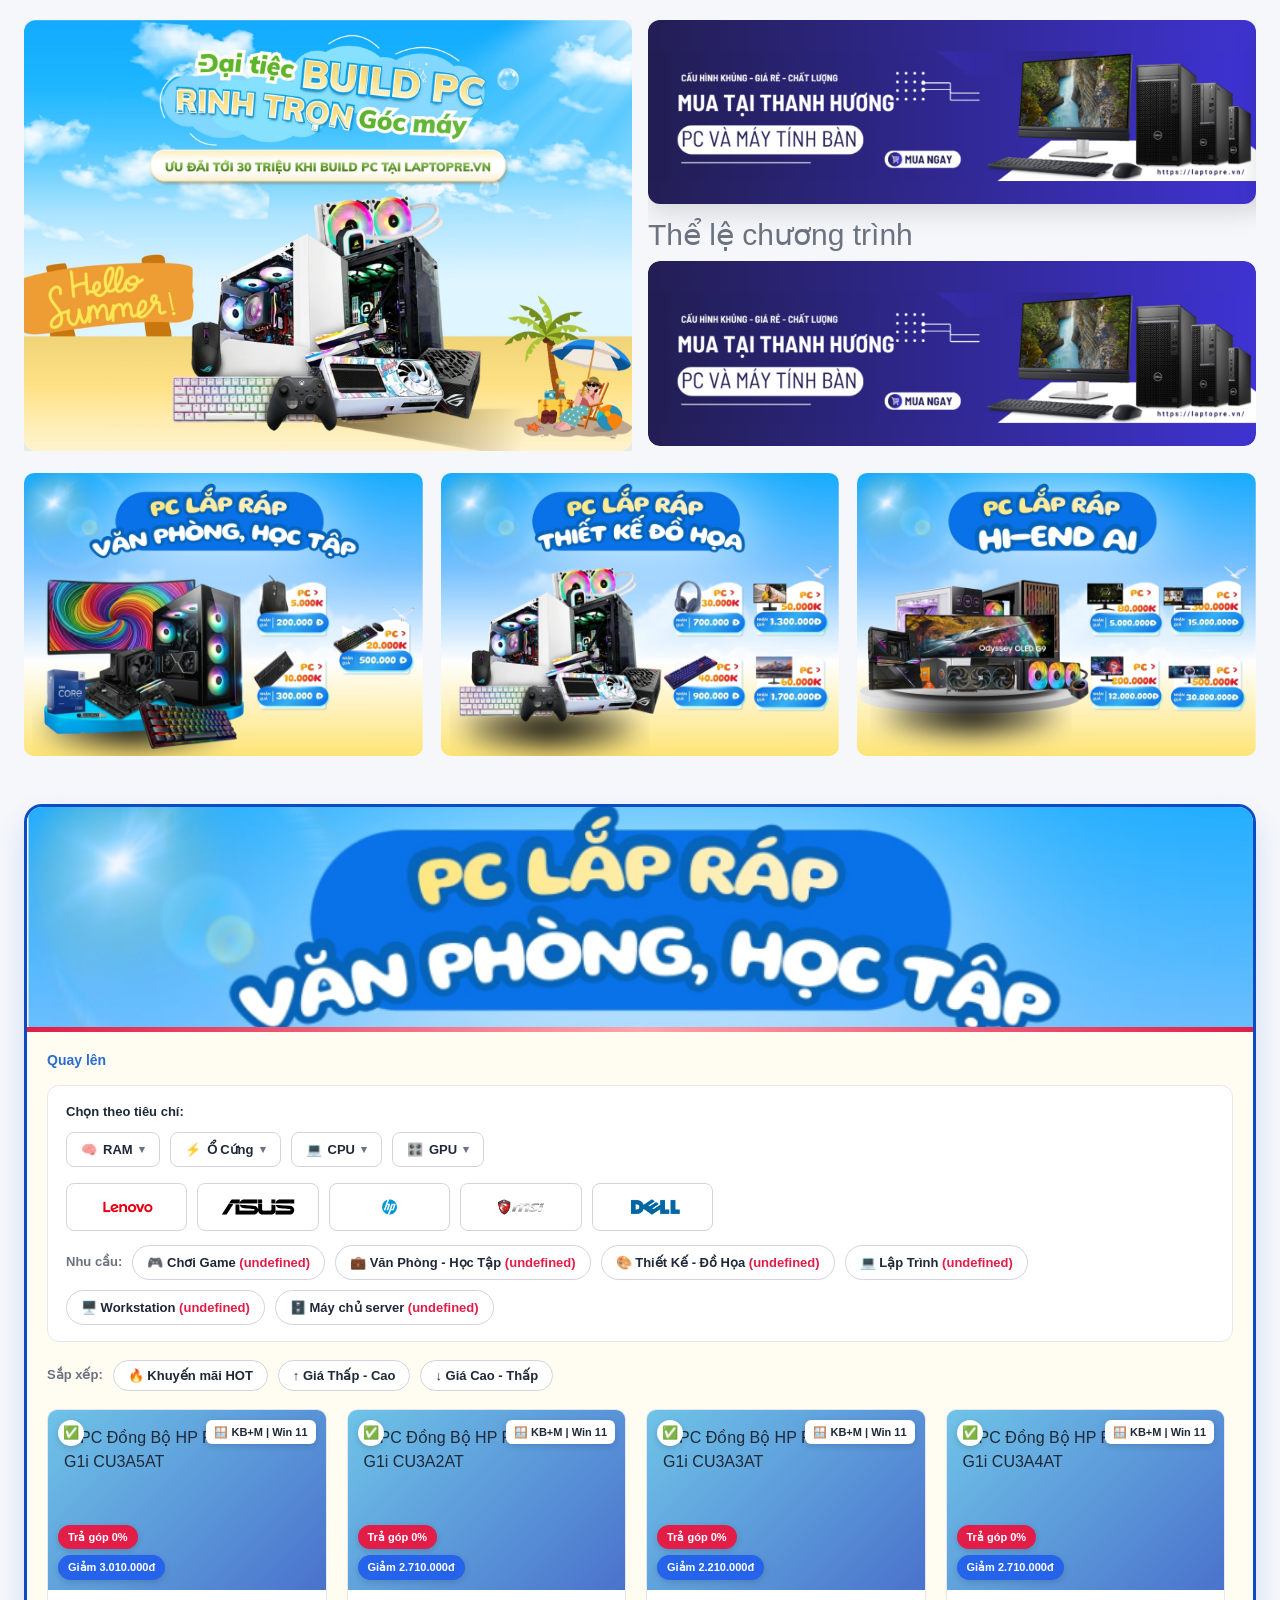
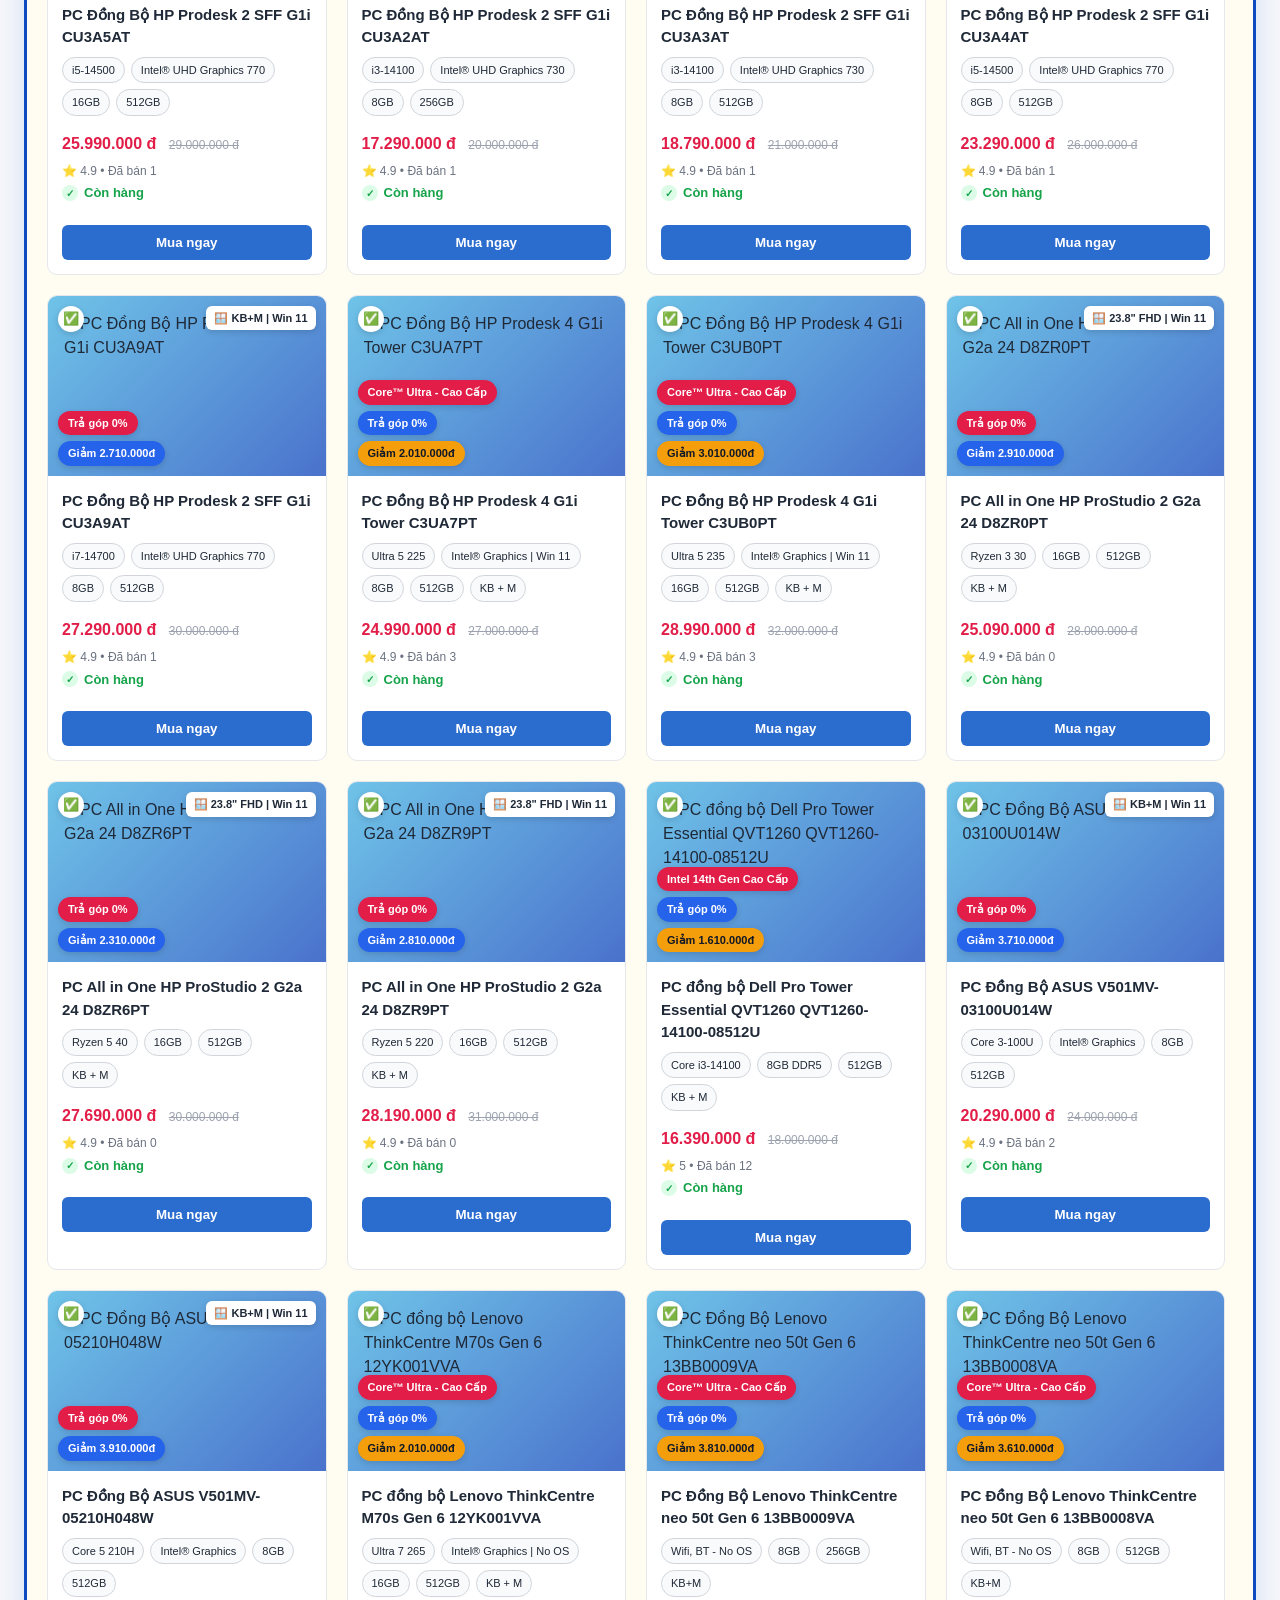
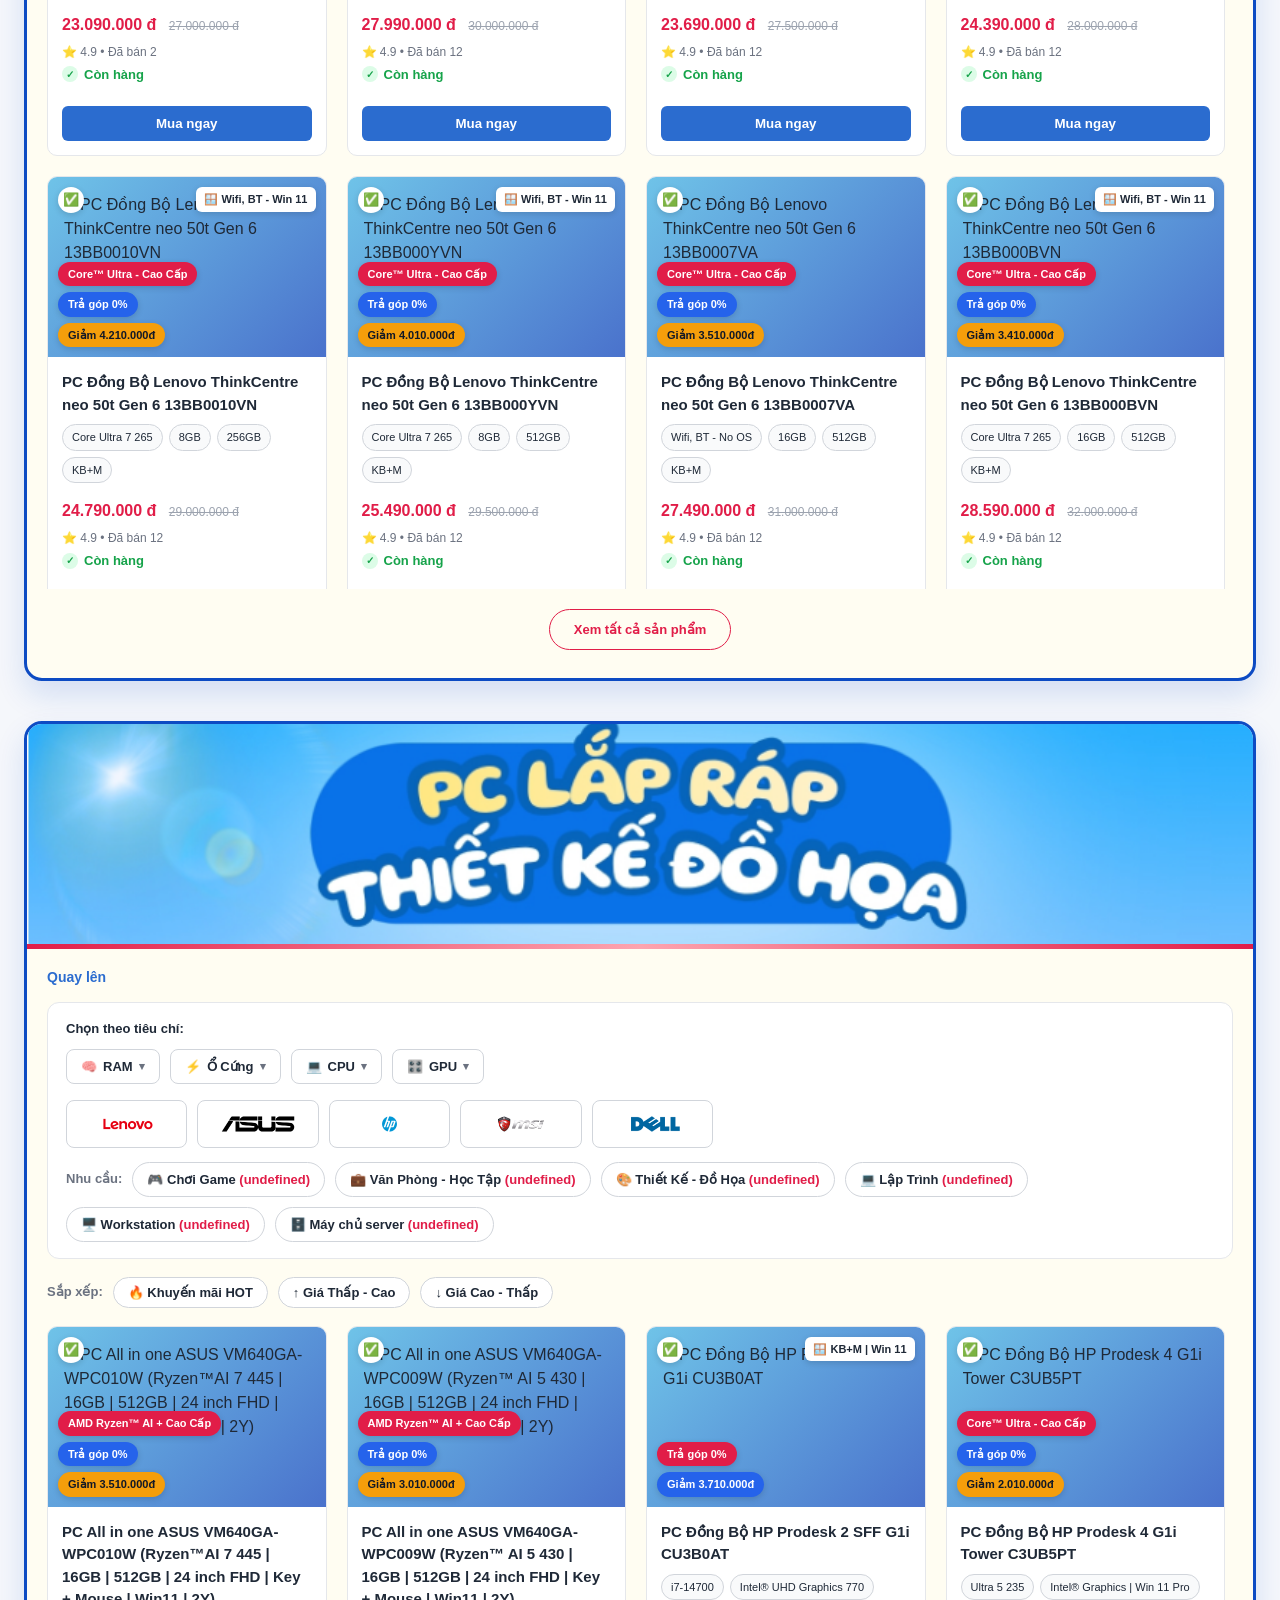
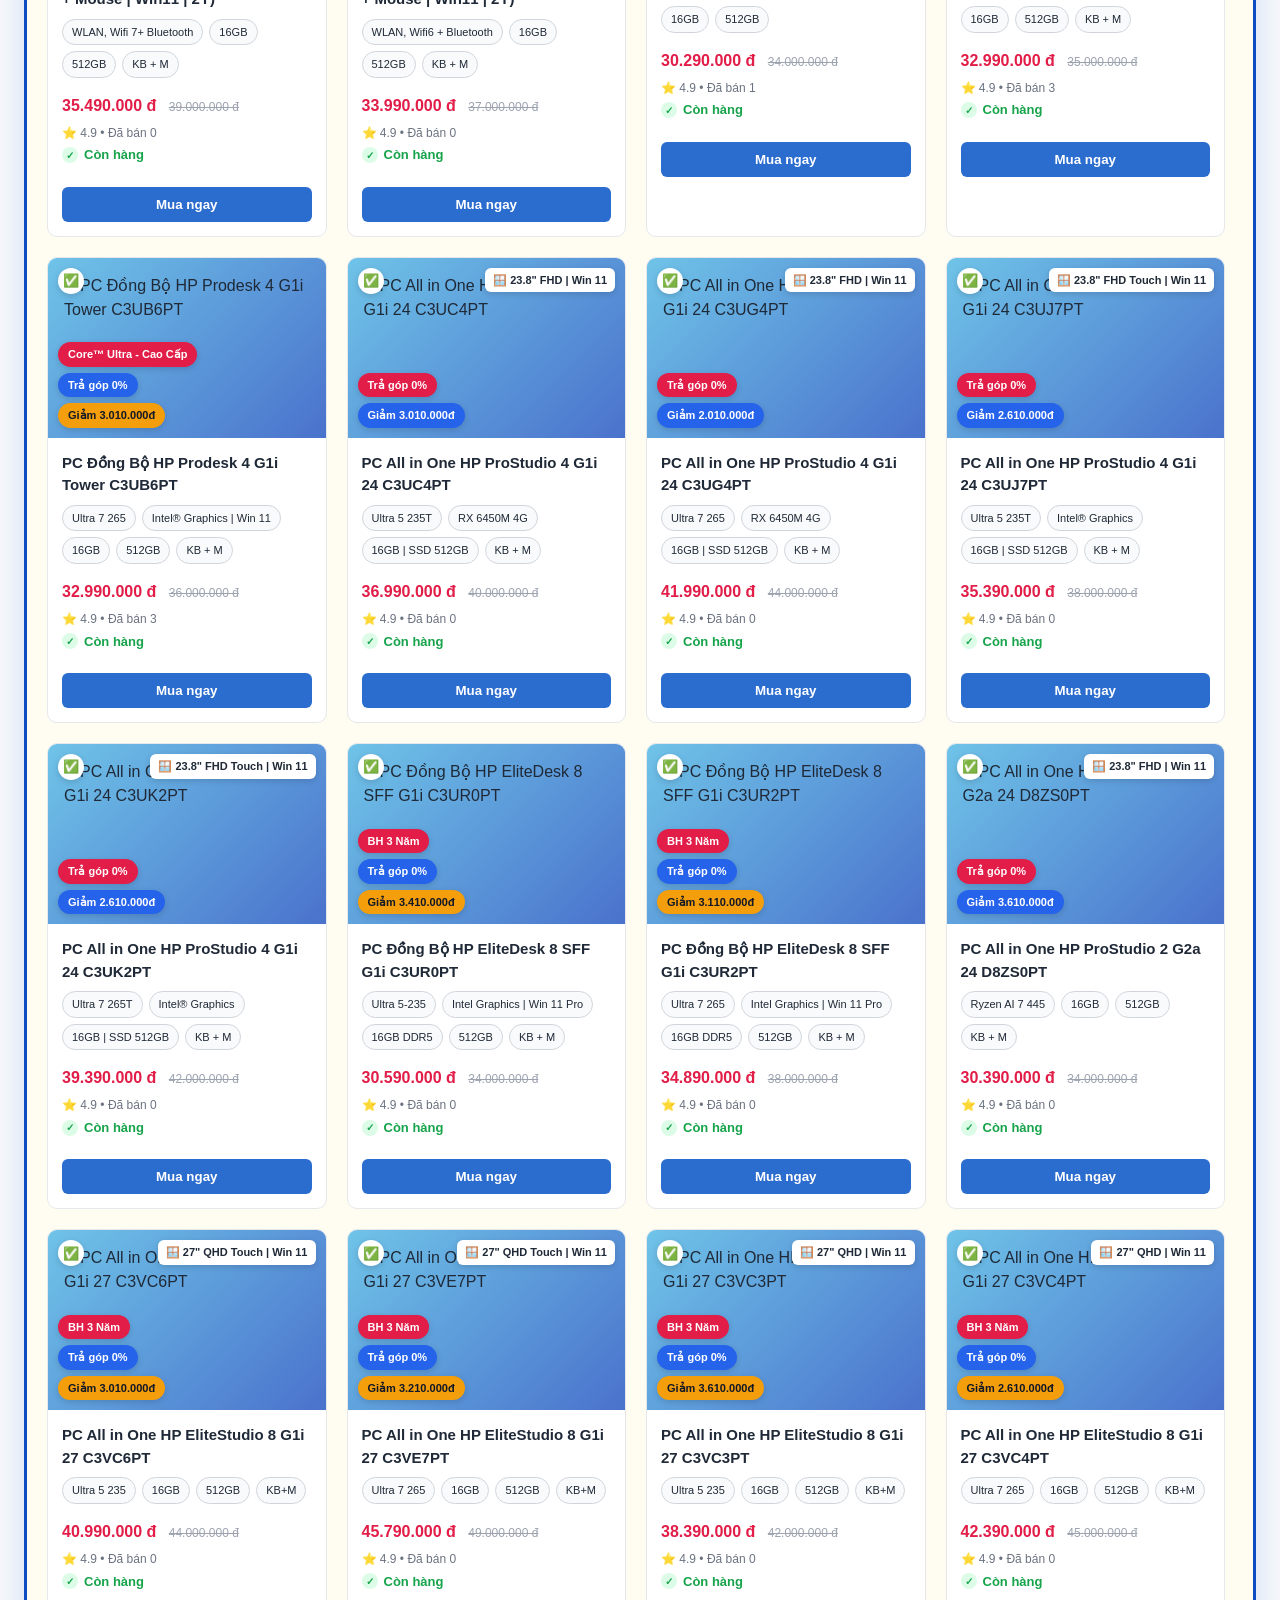
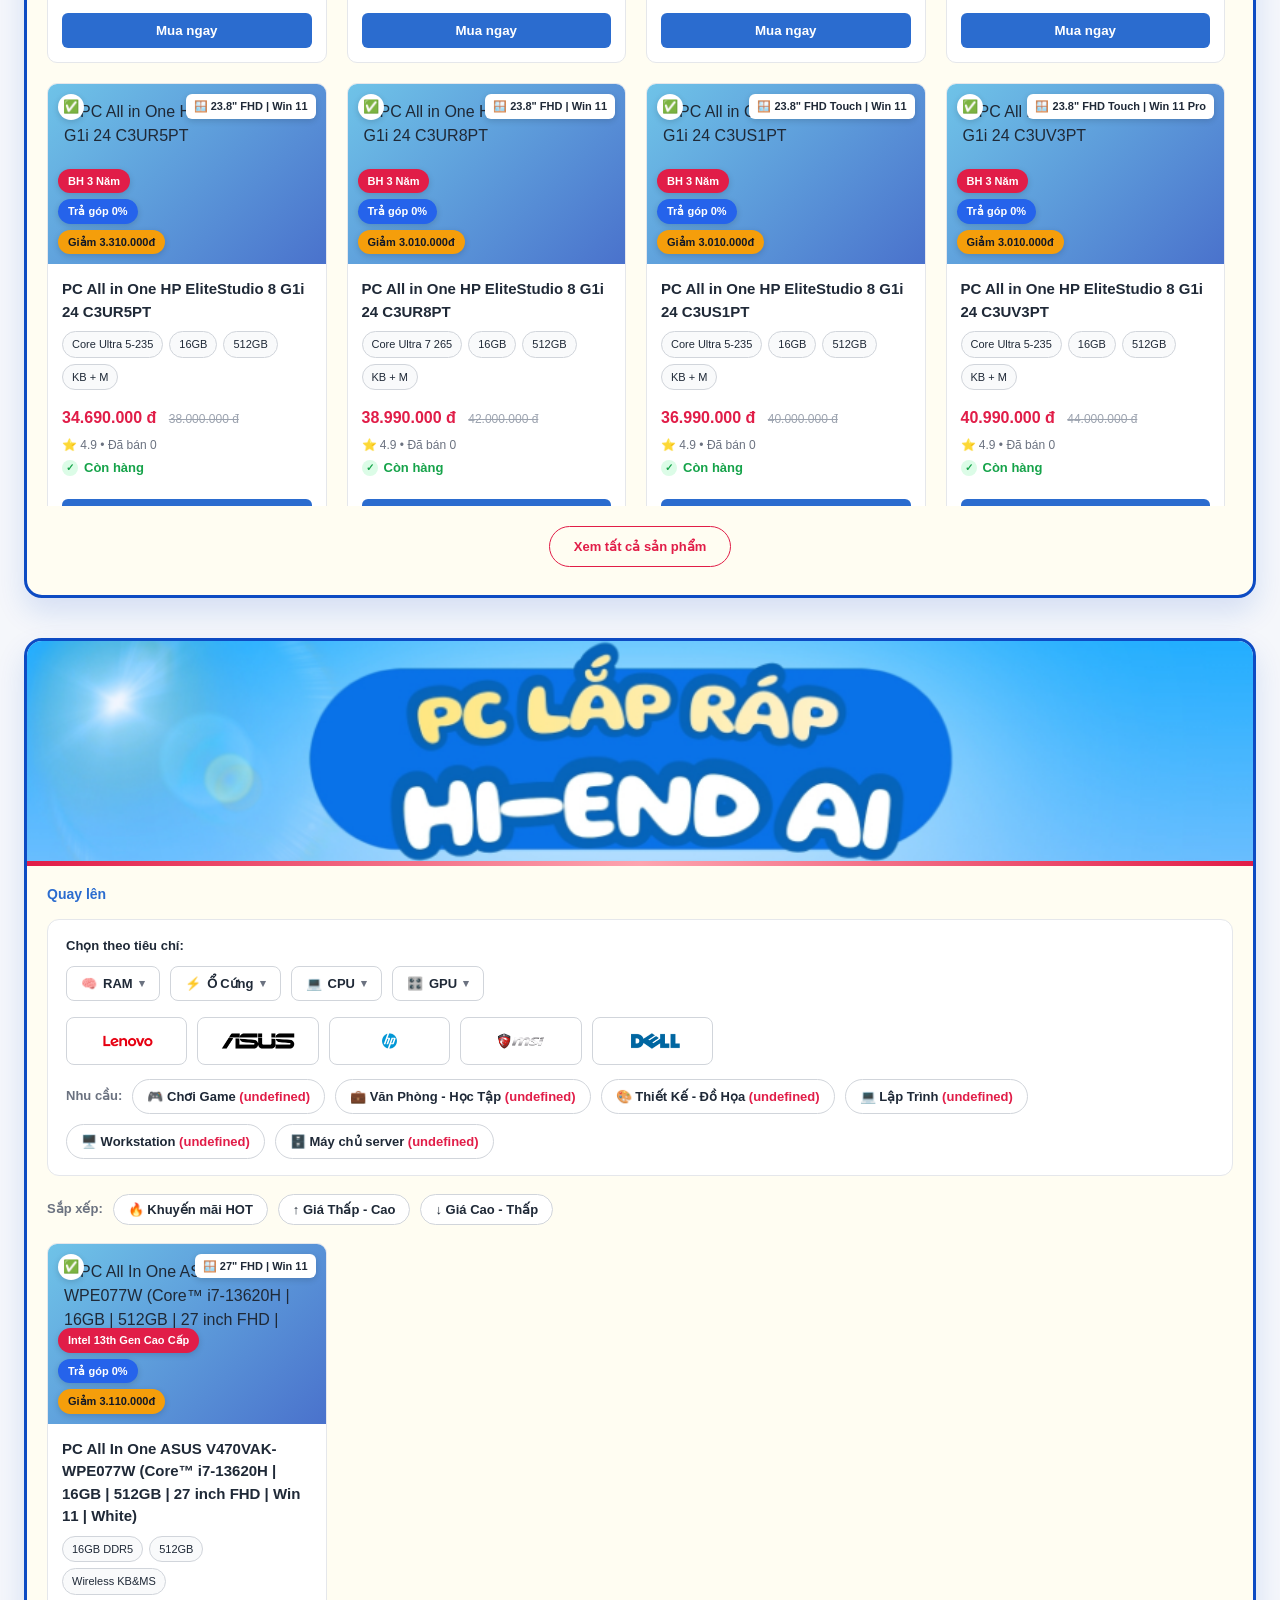
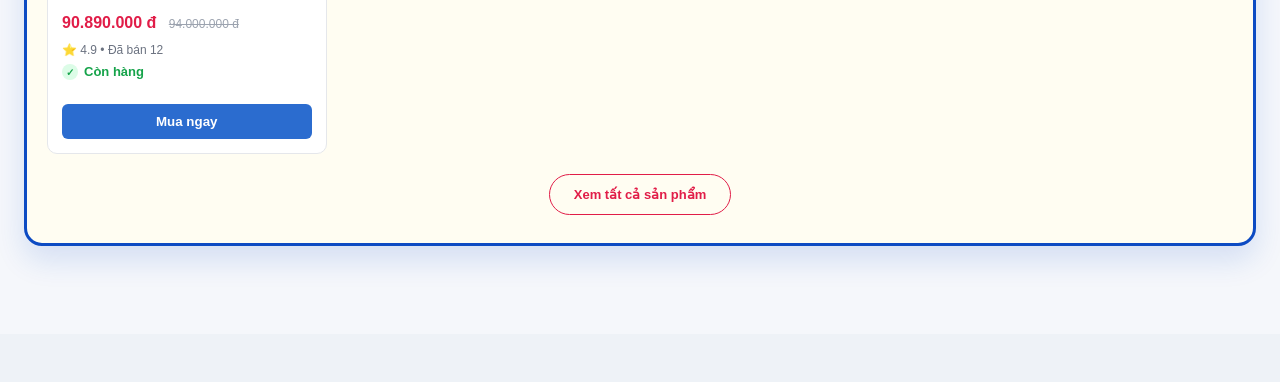
==== public/index.html @ 13705167 "update banner" ====
<!DOCTYPE html>
<html lang="vi">
  <head>
    <meta charset="UTF-8" />
    <meta name="viewport" content="width=device-width, initial-scale=1.0" />
    <title>Lapstore - PC Lắp ráp</title>
    <link rel="stylesheet" href="assets/css/style.css" />
  </head>
  <body>
    <div id="site-header"></div>

    <main id="top">
      <section class="banner-section">
        <div class="banner">
          <img src="assets/img/banner-1.png" alt="Đại tiệc BUILD PC" />
        </div>
        <div class="banner banner-slider">
          <div class="slider-track">
            <div class="banner-slide">
              <img src="assets/img/banner-2a.png" alt="PC văn phòng học tập - phần 1" />
            </div>
            <div class="banner-slide">
              <img src="assets/img/banner-2b.png" alt="PC văn phòng học tập - phần 2" />
            </div>
          </div>
          <p class="banner-rule">Thể lệ chương trình</p>
          <div class="banner-small" id="banner-3-trigger" role="button" tabindex="0" aria-label="Mở thể lệ chương trình">
            <img src="assets/img/banner-3.png" alt="Banner 3" />
          </div>
        </div>
      </section>

      <section class="segment-section">
        <div class="segment-banners">
          <div class="segment-banner-block">
            <a class="segment-banner-link" href="#segment-office" title="Xem phân khúc văn phòng">
              <img src="assets/img/banner-khoidau.png" alt="Phân khúc khởi đầu" />
            </a>
          </div>
          <div class="segment-banner-block">
            <a class="segment-banner-link" href="#segment-design" title="Xem phân khúc chuyên nghiệp">
              <img src="assets/img/banner-chuyennghiep.png" alt="Phân khúc chuyên nghiệp" />
            </a>
          </div>
          <div class="segment-banner-block">
            <a class="segment-banner-link" href="#segment-hiend" title="Xem phân khúc hi-end">
              <img src="assets/img/banner-hiend.png" alt="Phân khúc hi-end" />
            </a>
          </div>
        </div>
      </section>

      <div id="product-sections"></div>
    </main>

    <footer class="footer">
      <p> </p>
    </footer>

    <div id="rule-modal" class="modal-overlay hidden" aria-hidden="true">
      <div class="modal-content" role="dialog" aria-modal="true" aria-labelledby="rule-modal-title">
        <button type="button" class="modal-close" aria-label="Đóng cửa sổ">×</button>
        <h2 id="rule-modal-title">Thể lệ chương trình</h2>
        <div class="modal-body">
          <p>   </p>
        </div>
      </div>
    </div>

    <script src="assets/js/app.js"></script>
  </body>
</html>
---- public/assets/css/style.css ----
:root {
  --primary: #2b6ccf;
  --primary-dark: #0d4bc3;
  --accent: #ffd200;
  --text: #1f2937;
  --muted: #6b7280;
  --bg: #f5f7fb;
  --card: #ffffff;
}

* {
  box-sizing: border-box;
  margin: 0;
  padding: 0;
}

body {
  font-family: Arial, Helvetica, sans-serif;
  background: var(--bg);
  color: var(--text);
  line-height: 1.5;
}

a {
  color: inherit;
  text-decoration: none;
}

img {
  display: block;
  width: 100%;
  height: auto;
}

.navbar {
  background: #04539a;
  display: flex;
  align-items: center;
  justify-content: space-between;
  gap: 16px;
  padding: 12px 24px;
  flex-wrap: wrap;
}

.secondary-nav {
  background: #003f78;
}

.category-toggle {
  border: 0;
  border-radius: 8px;
  background: var(--accent);
  color: #111827;
  padding: 0 20px;
  height: 48px;
  font-weight: 700;
  cursor: pointer;
}

.menu-icon {
  display: inline-flex;
  font-size: 16px;
  margin-right: 6px;
}

.navbar-links {
  display: flex;
  flex-wrap: wrap;
  gap: 16px;
}

.navbar-links a {
  color: #fff;
  font-size: 14px;
  font-weight: 600;
}

.navbar-links a:hover {
  color: var(--accent);
}

main {
  max-width: 1280px;
  margin: 0 auto;
  padding: 0 24px 48px;
}

.banner-section {
  display: grid;
  grid-template-columns: 1fr 1fr;
  gap: 16px;
  padding: 20px 0 10px;
}

.banner {
  position: relative;
  overflow: hidden;
}

.banner img {
  display: block;
  width: 100%;
  height: auto;
  border-radius: 12px;
  box-shadow: 0 10px 24px rgba(0, 0, 0, 0.12);
}

.banner-slider {
  min-height: 0;
}

.slider-track {
  display: flex;
  width: 200%;
  animation: slide-banners 10s ease-in-out infinite;
}

.banner-slide {
  flex: 0 0 50%;
}

.banner-slider .banner-slide img {
  border-radius: 12px;
}

.banner-rule {
  margin: 8px 0 4px;
  font-size: 30px;
  color: var(--muted);
}

.banner-small {
  overflow: hidden;
  border-radius: 12px;
  cursor: pointer;
}

.banner-small img {
  width: 100%;
  display: block;
}

.modal-overlay {
  position: fixed;
  inset: 0;
  background: rgba(15, 23, 42, 0.55);
  display: flex;
  align-items: center;
  justify-content: center;
  padding: 24px;
  z-index: 999;
}

.modal-overlay.hidden {
  display: none;
}

.modal-content {
  width: min(1000px, 100%);
  background: #fff;
  border-radius: 18px;
  padding: 24px;
  box-shadow: 0 24px 60px rgba(15, 23, 42, 0.22);
  position: relative;
}

.modal-close {
  position: absolute;
  top: 14px;
  right: 14px;
  border: none;
  background: transparent;
  font-size: 24px;
  line-height: 1;
  cursor: pointer;
  color: #111827;
}

.modal-body {
  margin-top: 16px;
  color: #1f2937;
  line-height: 1.7;
}

@keyframes slide-banners {
  0%, 40% {
    transform: translateX(0);
  }
  45%, 85% {
    transform: translateX(-50%);
  }
  90%, 100% {
    transform: translateX(0);
  }
}

.segment-section {
  padding: 12px 0 24px;
}

.segment-banners {
  display: grid;
  grid-template-columns: repeat(3, minmax(0, 1fr));
  gap: 18px;
}

.segment-banner-link img {
  border-radius: 10px;
  transition: transform 0.2s ease;
}

.segment-banner-link:hover img {
  transform: scale(1.03);
}

/* ===== KHUNG PHÂN KHÚC (segment-frame) ===== */
.segment-frame {
  border: 3px solid #0d4bc3;
  border-radius: 18px;
  overflow: hidden;
  background: #fffdf2;
  margin: 24px 0 40px;
  box-shadow: 0 14px 30px rgba(13, 75, 195, 0.14);
}

.segment-banner-frame {
  height: 220px;
  background: linear-gradient(135deg, var(--primary) 0%, var(--primary-dark) 100%);
}

.segment-banner-frame img {
  width: 100%;
  height: 100%;
  object-fit: cover;
}

.segment-divider {
  height: 5px;
  background: linear-gradient(90deg, #e11d48 0%, #fda4af 50%, #e11d48 100%);
}

.segment-body {
  padding: 18px 20px 28px;
}

.segment-header {
  display: flex;
  align-items: center;
  justify-content: space-between;
  gap: 12px;
  margin-bottom: 14px;
}

.segment-header h2 {
  font-size: 18px;
  color: #111827;
}

.segment-header a {
  color: var(--primary);
  font-size: 14px;
  font-weight: 600;
}

.brand-tabs {
  display: flex;
  flex-wrap: wrap;
  gap: 10px;
  margin-bottom: 14px;
}

.brand-tab {
  border: 1px solid #e11d48;
  background: #fff;
  color: #e11d48;
  font-weight: 700;
  font-size: 13px;
  padding: 8px 18px;
  border-radius: 999px;
  cursor: pointer;
}

.brand-tab.active {
  background: #e11d48;
  color: #fff;
}

.sort-row {
  display: flex;
  align-items: center;
  flex-wrap: wrap;
  gap: 10px;
  margin-bottom: 18px;
}

.sort-label {
  font-size: 13px;
  color: var(--muted);
  font-weight: 600;
}

.sort-btn {
  border: 1px solid #d1d5db;
  background: #fff;
  color: var(--text);
  font-size: 13px;
  font-weight: 600;
  padding: 7px 14px;
  border-radius: 999px;
  cursor: pointer;
}

.sort-btn:hover {
  border-color: var(--primary);
  color: var(--primary);
}

.segment-view-all {
  display: flex;
  justify-content: center;
  margin-top: 20px;
}

.view-all-btn {
  display: inline-block;
  border: 1px solid #e11d48;
  color: #e11d48;
  font-weight: 700;
  font-size: 13px;
  padding: 10px 24px;
  border-radius: 999px;
}

.view-all-btn:hover {
  background: #e11d48;
  color: #fff;
}
/* ===== HẾT KHUNG PHÂN KHÚC ===== */

/* ===== HÀNG LOGO HÃNG ===== */
.brand-logo-tabs {
  display: flex;
  flex-wrap: wrap;
  gap: 10px;
  margin-bottom: 14px;
}

.brand-logo-tab {
  display: inline-flex;
  align-items: center;
  justify-content: center;
  border: 1px solid #d1d5db;
  background: #fff;
  padding: 10px 22px;
  border-radius: 8px;
  cursor: pointer;
  height: 48px;
}

.brand-logo-tab img {
  height: 22px;
  width: auto;
  object-fit: contain;
}

.brand-logo-tab:hover {
  border-color: var(--primary);
}

/* ===== BADGE AI / BẢO HÀNH ===== */
.ai-badge {
  position: absolute;
  top: 10px;
  right: 10px;
  width: 26px;
  height: 26px;
  border-radius: 50%;
  background: #1d4ed8;
  color: #fff;
  font-size: 11px;
  font-weight: 700;
  display: inline-flex;
  align-items: center;
  justify-content: center;
  box-shadow: 0 2px 6px rgba(0, 0, 0, 0.15);
}

.warranty-badge {
  position: absolute;
  top: 10px;
  right: 10px;
  background: linear-gradient(135deg, #d97706, #92400e);
  color: #fff;
  font-size: 10px;
  font-weight: 700;
  text-align: center;
  line-height: 1.3;
  padding: 6px 10px;
  border-radius: 6px;
  box-shadow: 0 2px 6px rgba(0, 0, 0, 0.2);
}

/* ===== CHIP QUÀ TẶNG / KHUYẾN MÃI / CẤU HÌNH ===== */
.benefit-chips {
  display: flex;
  flex-wrap: wrap;
  gap: 6px;
  margin-bottom: 6px;
}

.benefit-chip {
  display: inline-flex;
  align-items: center;
  gap: 4px;
  background: #e0edff;
  color: #1d4ed8;
  font-size: 11px;
  font-weight: 700;
  padding: 4px 9px;
  border-radius: 999px;
}
/* ===== FILTER BAR ===== */
.filter-bar {
  background: #fff;
  border: 1px solid #e5e7eb;
  border-radius: 12px;
  padding: 16px 18px;
  margin-bottom: 18px;
}

.filter-section-label {
  font-size: 13px;
  font-weight: 700;
  color: var(--text);
  margin-bottom: 10px;
}

.price-range-row {
  display: flex;
  flex-wrap: wrap;
  gap: 10px;
  margin-bottom: 16px;
}

.price-range-btn,
.criteria-toggle,
.needs-tag {
  border: 1px solid #d1d5db;
  background: #fff;
  color: var(--text);
  font-size: 13px;
  font-weight: 600;
  padding: 9px 14px;
  border-radius: 8px;
  cursor: pointer;
}

.price-range-btn .option-count,
.needs-tag .option-count,
.criteria-option .option-count {
  color: #e11d48;
  font-weight: 700;
}

.price-range-btn:hover,
.criteria-toggle:hover,
.needs-tag:hover:not(:disabled) {
  border-color: var(--primary);
  color: var(--primary);
}

.price-range-btn.active {
  border-color: var(--primary);
  border-width: 2px;
  background: #fff;
  color: var(--primary);
}

.criteria-row {
  display: flex;
  flex-wrap: wrap;
  gap: 10px;
  margin-bottom: 16px;
}

.criteria-dropdown {
  position: relative;
}

.criteria-toggle {
  display: inline-flex;
  align-items: center;
  gap: 6px;
}

.criteria-toggle .chevron {
  font-size: 11px;
  color: var(--muted);
}

.criteria-panel {
  display: none;
  position: absolute;
  top: calc(100% + 8px);
  left: 0;
  z-index: 20;
  background: #fff;
  border: 1px solid #e5e7eb;
  border-radius: 10px;
  box-shadow: 0 12px 30px rgba(0, 0, 0, 0.14);
  padding: 16px;
  min-width: 320px;
  max-width: 420px;
}

.criteria-panel.open {
  display: block;
}

.criteria-options {
  display: grid;
  grid-template-columns: repeat(2, minmax(0, 1fr));
  gap: 10px;
  margin-bottom: 14px;
  max-height: 260px;
  overflow-y: auto;
}

.criteria-option {
  border: 1px solid #e5e7eb;
  background: #f9fafb;
  color: var(--text);
  font-size: 12.5px;
  font-weight: 600;
  padding: 9px 10px;
  border-radius: 8px;
  cursor: pointer;
  text-align: left;
}

.criteria-option:hover:not(:disabled) {
  border-color: var(--primary);
  background: #eaf2ff;
}

.criteria-option.active {
  border-color: var(--primary);
  border-width: 2px;
  background: #fff;
  color: var(--text);
}

.criteria-option.active .option-count {
  color: var(--primary);
}

.criteria-option:disabled {
  color: #b0b6c0;
  cursor: not-allowed;
}

.criteria-option:disabled .option-count {
  color: #b0b6c0;
}

.apply-filter-btn {
  display: block;
  width: 100%;
  border: 0;
  border-radius: 8px;
  background: var(--primary);
  color: #fff;
  font-weight: 700;
  font-size: 14px;
  padding: 10px;
  cursor: pointer;
}

.apply-filter-btn:hover {
  background: var(--primary-dark);
}

.needs-row {
  display: flex;
  flex-wrap: wrap;
  align-items: center;
  gap: 10px;
}

.needs-label {
  font-size: 13px;
  color: var(--muted);
  font-weight: 600;
}

.needs-tag {
  border-radius: 999px;
}

.needs-tag.active {
  background: #fff;
  border-color: var(--primary);
  border-width: 2px;
  color: var(--text);
}

.needs-tag.active .option-count {
  color: var(--primary);
}

.needs-tag:disabled {
  color: #b0b6c0;
  cursor: not-allowed;
}

.brand-logo-tab.active {
  border-color: #e11d48;
  border-width: 2px;
}

.product-section {
  padding: 20px 0 8px;
}

.section-header {
  display: flex;
  align-items: center;
  justify-content: space-between;
  gap: 12px;
  margin-bottom: 16px;
}

.section-header h2 {
  font-size: 22px;
  color: #111827;
}

.section-header a {
  color: var(--primary);
  font-size: 14px;
  font-weight: 600;
}

.product-grid {
  display: grid;
  grid-template-columns: repeat(4, minmax(0, 1fr));
  gap: 20px;
}

.product-grid-wrapper {
  max-height: calc(6 * 380px + 5 * 20px);
  overflow-y: auto;
  padding-right: 8px;
}

.product-grid-wrapper::-webkit-scrollbar {
  width: 8px;
}

.product-grid-wrapper::-webkit-scrollbar-thumb {
  background: rgba(15, 23, 42, 0.22);
  border-radius: 999px;
}

.product-card {
  background: var(--card);
  border: 1px solid #e5e7eb;
  border-radius: 10px;
  overflow: hidden;
  display: flex;
  flex-direction: column;
  transition: transform 0.2s ease, box-shadow 0.2s ease;
  transform-origin: center center;
}

.product-card:hover {
  transform: scale(1.02);
  box-shadow: 0 18px 40px rgba(0, 0, 0, 0.15);
}

.product-card-link {
  display: block;
}

.product-img {
  position: relative;
  background: linear-gradient(135deg, #6fc3e8, #4a72cc);
  height: 180px;
  padding: 16px;
}

.product-img img {
  width: 100%;
  height: 100%;
  object-fit: contain;
}

.cert-icon {
  position: absolute;
  top: 10px;
  left: 10px;
  width: 26px;
  height: 26px;
  border-radius: 50%;
  background: #fff;
  display: inline-flex;
  align-items: center;
  justify-content: center;
  font-size: 13px;
  box-shadow: 0 2px 6px rgba(0, 0, 0, 0.15);
}

.os-badge {
  position: absolute;
  top: 10px;
  right: 10px;
  background: #fff;
  color: #1f2937;
  font-size: 11px;
  font-weight: 600;
  padding: 4px 8px;
  border-radius: 6px;
  box-shadow: 0 2px 6px rgba(0, 0, 0, 0.15);
}

.promo-badges {
  position: absolute;
  left: 10px;
  bottom: 10px;
  display: flex;
  flex-direction: column;
  align-items: flex-start;
  gap: 6px;
}

.promo-badge {
  display: inline-block;
  padding: 4px 10px;
  border-radius: 999px;
  font-size: 11px;
  font-weight: 700;
  color: #fff;
  box-shadow: 0 2px 6px rgba(0, 0, 0, 0.15);
}

.promo-badge-red {
  background: #e11d48;
}

.promo-badge-blue {
  background: #2563eb;
}

.promo-badge-yellow {
  background: #f59e0b;
  color: #111827;
}

.product-info {
  padding: 14px;
}

.product-info h3 {
  font-size: 15px;
  min-height: 44px;
  margin-bottom: 8px;
}

.stock-status {
  display: inline-flex;
  align-items: center;
  gap: 6px;
  color: #16a34a;
  font-size: 13px;
  font-weight: 600;
  margin-bottom: 8px;
}

.stock-dot {
  display: inline-flex;
  width: 16px;
  height: 16px;
  border-radius: 50%;
  background: #dcfce7;
  align-items: center;
  justify-content: center;
  font-size: 10px;
}

.spec-chips {
  display: flex;
  flex-wrap: wrap;
  gap: 6px;
  margin-bottom: 10px;
}

.spec-chip {
  display: inline-block;
  padding: 4px 9px;
  border-radius: 999px;
  border: 1px solid #d1d5db;
  font-size: 11px;
  color: var(--text);
  background: #f9fafb;
}

.rating-row {
  margin-top: 6px;
  font-size: 12px;
  color: var(--muted);
}

.product-price {
  font-size: 16px;
  font-weight: 700;
  color: #e11d48;
}

.product-price-old {
  display: inline-block;
  margin-left: 8px;
  color: #9ca3af;
  text-decoration: line-through;
  font-weight: 400;
  font-size: 12px;
}

.buy-btn {
  margin: 0 14px 14px;
  border: 0;
  border-radius: 6px;
  background: var(--primary);
  color: #fff;
  padding: 10px 12px;
  cursor: pointer;
  font-weight: 600;
}

.buy-btn:hover {
  background: var(--primary-dark);
}

.footer {
  text-align: center;
  padding: 24px;
  color: var(--muted);
  background: #eef2f7;
}

@media (max-width: 1024px) {
  .product-grid {
    grid-template-columns: repeat(2, minmax(0, 1fr));
  }

  .segment-banners {
    grid-template-columns: 1fr 1fr;
  }
}

@media (max-width: 768px) {
  .navbar,
  main {
    padding-left: 16px;
    padding-right: 16px;
  }

  .banner-section,
  .segment-banners {
    grid-template-columns: 1fr;
    display: flex;
    flex-direction: column;
  }
}
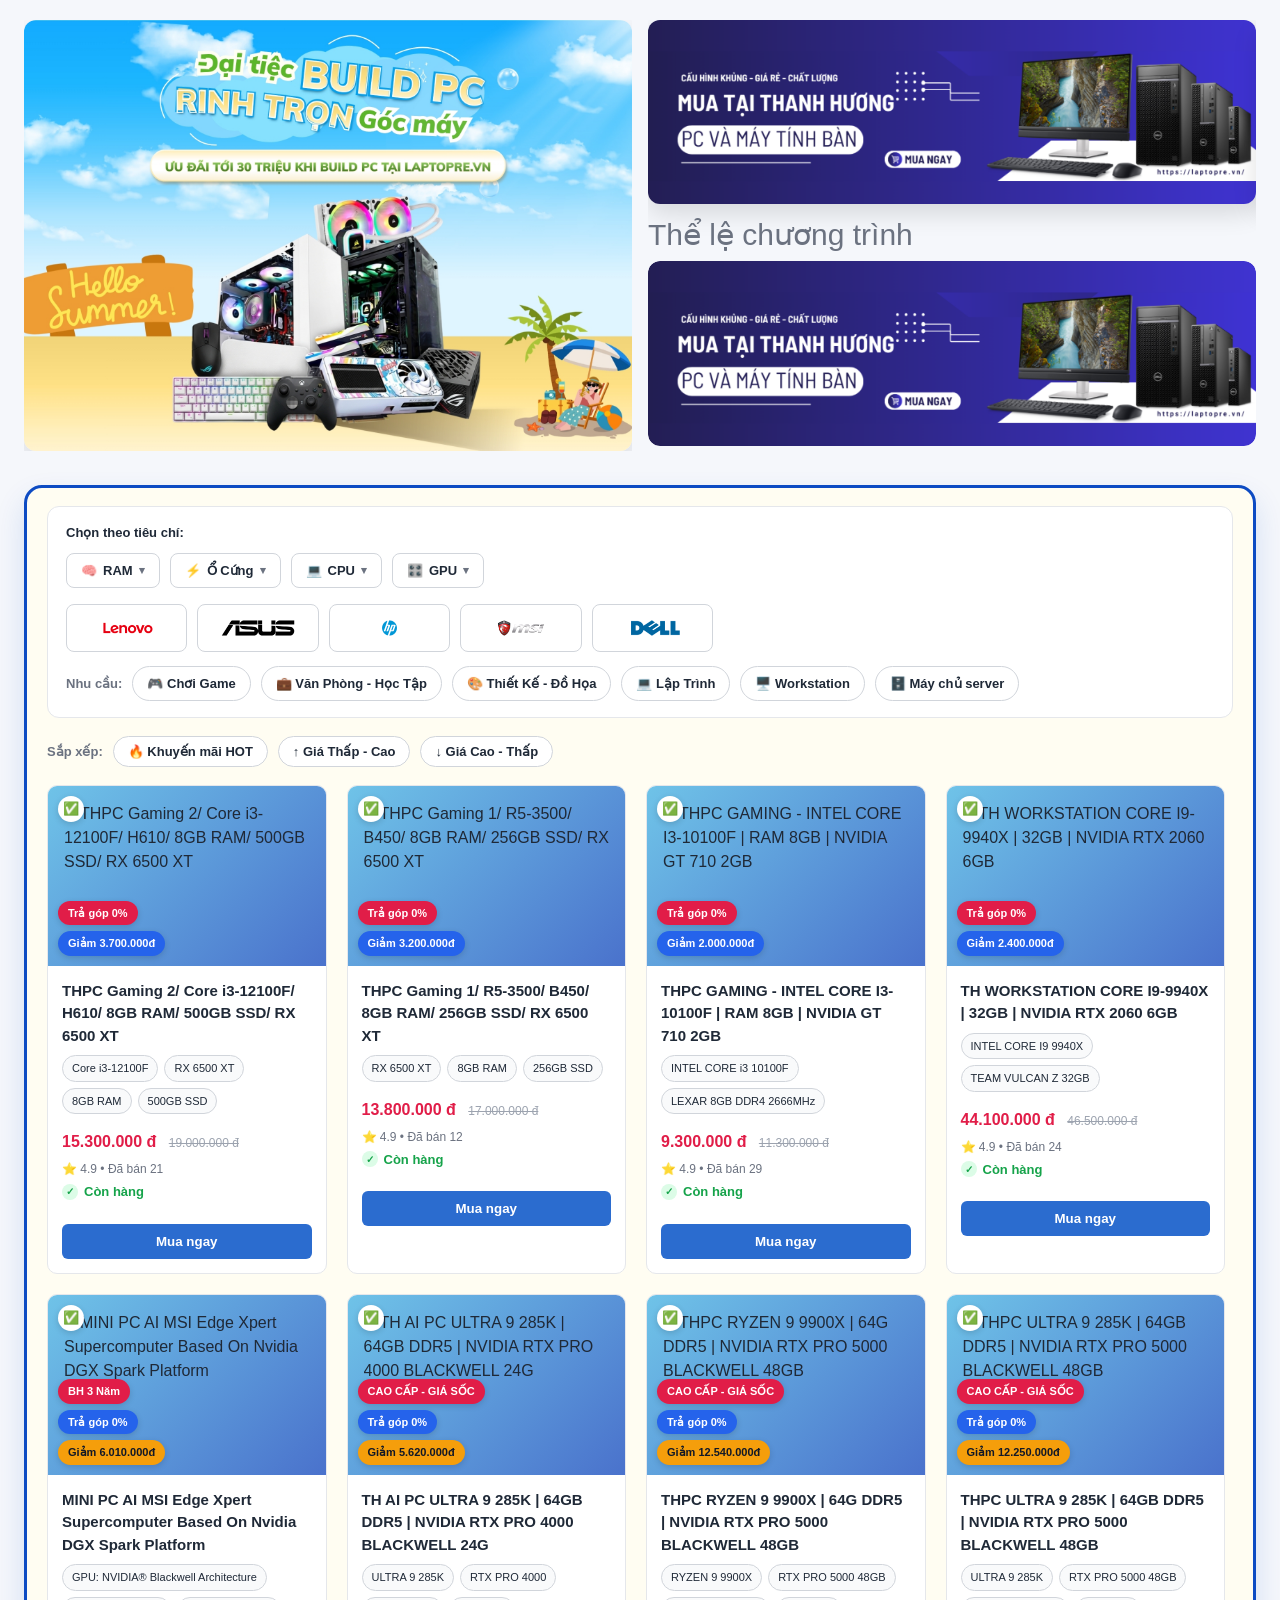
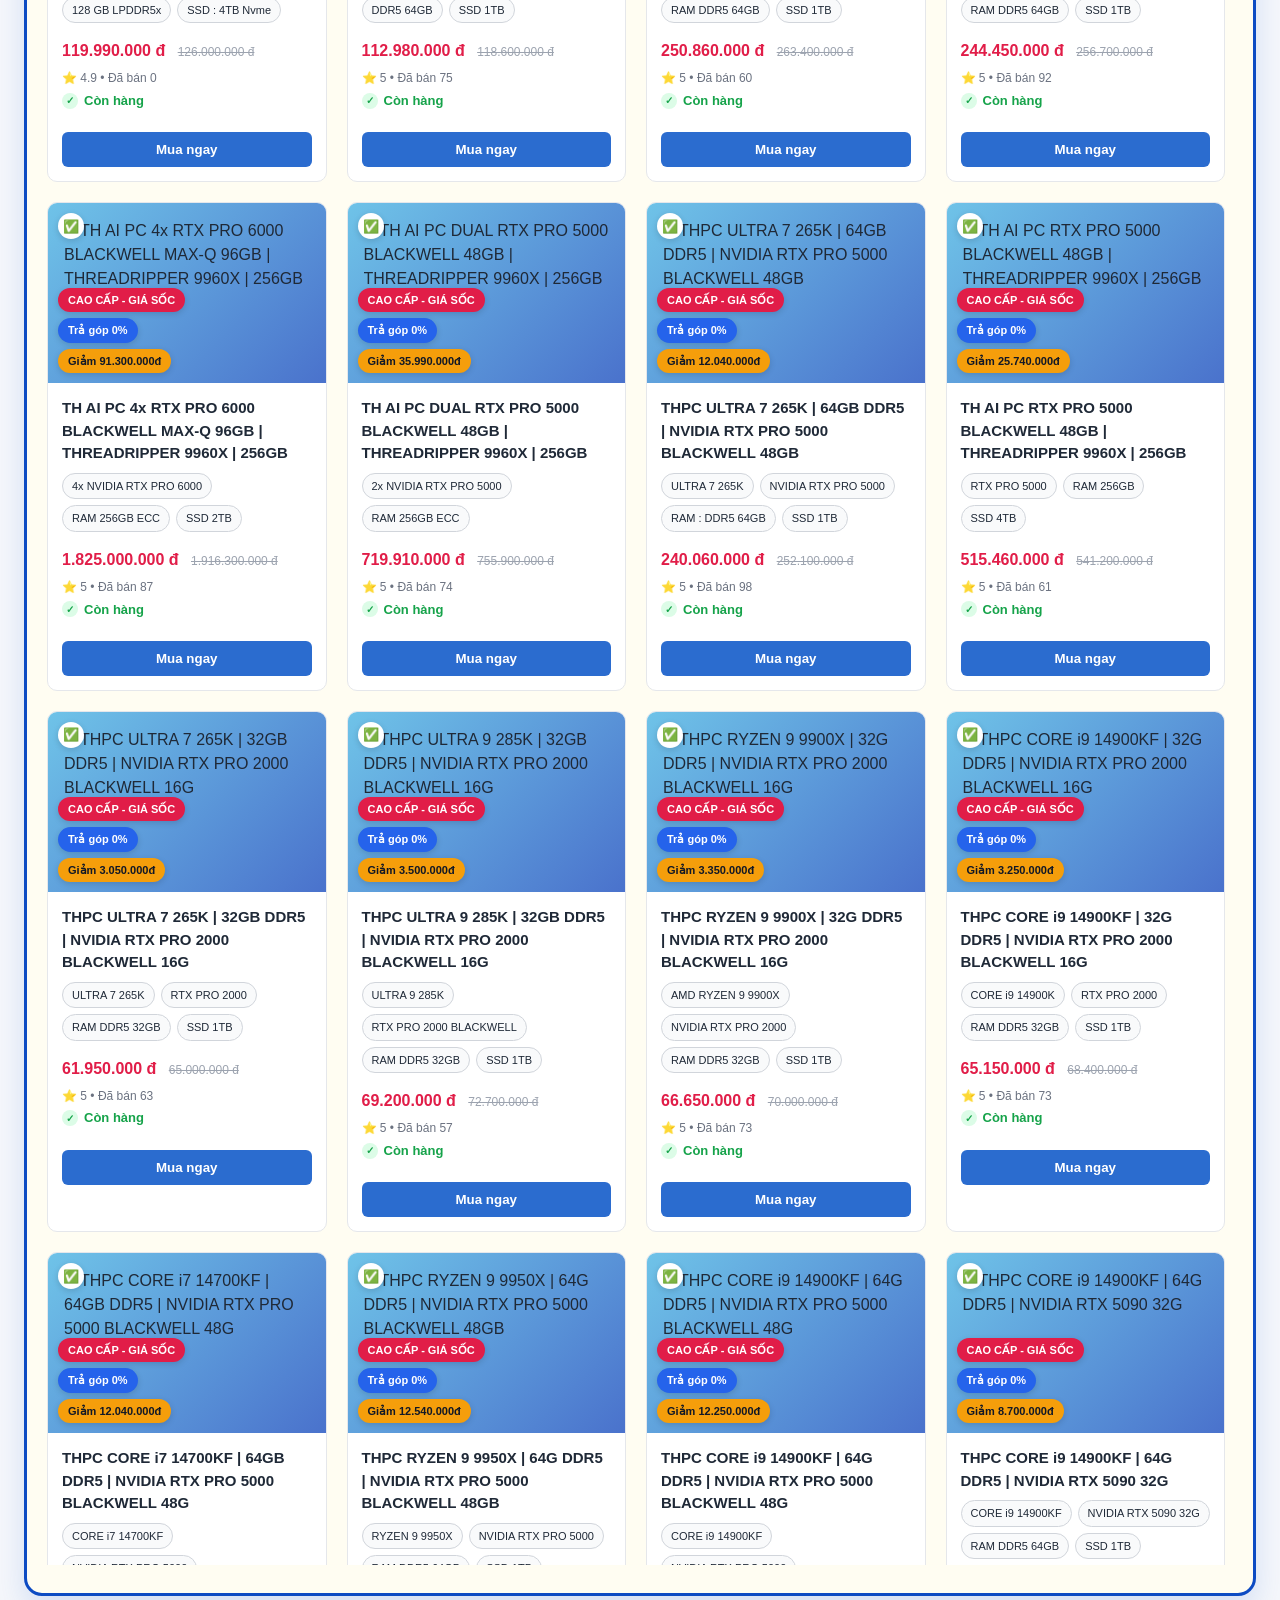
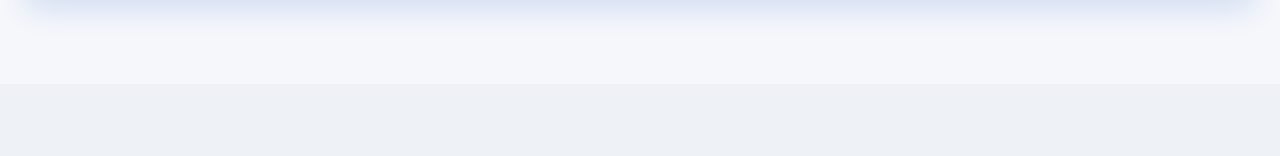
==== commit cffb5189: "fix UI" ====
--- a/public/index.html
+++ b/public/index.html
@@ -30,31 +30,11 @@
         </div>
       </section>
 
-      <section class="segment-section">
-        <div class="segment-banners">
-          <div class="segment-banner-block">
-            <a class="segment-banner-link" href="#segment-office" title="Xem phân khúc văn phòng">
-              <img src="assets/img/banner-khoidau.png" alt="Phân khúc khởi đầu" />
-            </a>
-          </div>
-          <div class="segment-banner-block">
-            <a class="segment-banner-link" href="#segment-design" title="Xem phân khúc chuyên nghiệp">
-              <img src="assets/img/banner-chuyennghiep.png" alt="Phân khúc chuyên nghiệp" />
-            </a>
-          </div>
-          <div class="segment-banner-block">
-            <a class="segment-banner-link" href="#segment-hiend" title="Xem phân khúc hi-end">
-              <img src="assets/img/banner-hiend.png" alt="Phân khúc hi-end" />
-            </a>
-          </div>
-        </div>
-      </section>
-
       <div id="product-sections"></div>
     </main>
 
     <footer class="footer">
-      <p> </p>
+      <p>&nbsp;</p>
     </footer>
 
     <div id="rule-modal" class="modal-overlay hidden" aria-hidden="true">
@@ -62,7 +42,7 @@
         <button type="button" class="modal-close" aria-label="Đóng cửa sổ">×</button>
         <h2 id="rule-modal-title">Thể lệ chương trình</h2>
         <div class="modal-body">
-          <p>   </p>
+          <p>&nbsp;</p>
         </div>
       </div>
     </div>
--- a/public/assets/css/style.css
+++ b/public/assets/css/style.css
@@ -194,26 +194,7 @@
   }
 }
 
-.segment-section {
-  padding: 12px 0 24px;
-}
-
-.segment-banners {
-  display: grid;
-  grid-template-columns: repeat(3, minmax(0, 1fr));
-  gap: 18px;
-}
-
-.segment-banner-link img {
-  border-radius: 10px;
-  transition: transform 0.2s ease;
-}
-
-.segment-banner-link:hover img {
-  transform: scale(1.03);
-}
-
-/* ===== KHUNG PHÂN KHÚC (segment-frame) ===== */
+/* ===== KHUNG SẢN PHẨM (segment-frame) ===== */
 .segment-frame {
   border: 3px solid #0d4bc3;
   border-radius: 18px;
@@ -223,66 +204,8 @@
   box-shadow: 0 14px 30px rgba(13, 75, 195, 0.14);
 }
 
-.segment-banner-frame {
-  height: 220px;
-  background: linear-gradient(135deg, var(--primary) 0%, var(--primary-dark) 100%);
-}
-
-.segment-banner-frame img {
-  width: 100%;
-  height: 100%;
-  object-fit: cover;
-}
-
-.segment-divider {
-  height: 5px;
-  background: linear-gradient(90deg, #e11d48 0%, #fda4af 50%, #e11d48 100%);
-}
-
 .segment-body {
   padding: 18px 20px 28px;
-}
-
-.segment-header {
-  display: flex;
-  align-items: center;
-  justify-content: space-between;
-  gap: 12px;
-  margin-bottom: 14px;
-}
-
-.segment-header h2 {
-  font-size: 18px;
-  color: #111827;
-}
-
-.segment-header a {
-  color: var(--primary);
-  font-size: 14px;
-  font-weight: 600;
-}
-
-.brand-tabs {
-  display: flex;
-  flex-wrap: wrap;
-  gap: 10px;
-  margin-bottom: 14px;
-}
-
-.brand-tab {
-  border: 1px solid #e11d48;
-  background: #fff;
-  color: #e11d48;
-  font-weight: 700;
-  font-size: 13px;
-  padding: 8px 18px;
-  border-radius: 999px;
-  cursor: pointer;
-}
-
-.brand-tab.active {
-  background: #e11d48;
-  color: #fff;
 }
 
 .sort-row {
@@ -335,7 +258,7 @@
   background: #e11d48;
   color: #fff;
 }
-/* ===== HẾT KHUNG PHÂN KHÚC ===== */
+/* ===== HẾT KHUNG SẢN PHẨM ===== */
 
 /* ===== HÀNG LOGO HÃNG ===== */
 .brand-logo-tabs {
@@ -365,6 +288,11 @@
 
 .brand-logo-tab:hover {
   border-color: var(--primary);
+}
+
+.brand-logo-tab.active {
+  border-color: #e11d48;
+  border-width: 2px;
 }
 
 /* ===== BADGE AI / BẢO HÀNH ===== */
@@ -419,6 +347,7 @@
   padding: 4px 9px;
   border-radius: 999px;
 }
+
 /* ===== FILTER BAR ===== */
 .filter-bar {
   background: #fff;
@@ -435,14 +364,6 @@
   margin-bottom: 10px;
 }
 
-.price-range-row {
-  display: flex;
-  flex-wrap: wrap;
-  gap: 10px;
-  margin-bottom: 16px;
-}
-
-.price-range-btn,
 .criteria-toggle,
 .needs-tag {
   border: 1px solid #d1d5db;
@@ -455,24 +376,9 @@
   cursor: pointer;
 }
 
-.price-range-btn .option-count,
-.needs-tag .option-count,
-.criteria-option .option-count {
-  color: #e11d48;
-  font-weight: 700;
-}
-
-.price-range-btn:hover,
 .criteria-toggle:hover,
-.needs-tag:hover:not(:disabled) {
+.needs-tag:hover {
   border-color: var(--primary);
-  color: var(--primary);
-}
-
-.price-range-btn.active {
-  border-color: var(--primary);
-  border-width: 2px;
-  background: #fff;
   color: var(--primary);
 }
 
@@ -538,7 +444,7 @@
   text-align: left;
 }
 
-.criteria-option:hover:not(:disabled) {
+.criteria-option:hover {
   border-color: var(--primary);
   background: #eaf2ff;
 }
@@ -548,19 +454,6 @@
   border-width: 2px;
   background: #fff;
   color: var(--text);
-}
-
-.criteria-option.active .option-count {
-  color: var(--primary);
-}
-
-.criteria-option:disabled {
-  color: #b0b6c0;
-  cursor: not-allowed;
-}
-
-.criteria-option:disabled .option-count {
-  color: #b0b6c0;
 }
 
 .apply-filter-btn {
@@ -603,20 +496,7 @@
   border-width: 2px;
   color: var(--text);
 }
-
-.needs-tag.active .option-count {
-  color: var(--primary);
-}
-
-.needs-tag:disabled {
-  color: #b0b6c0;
-  cursor: not-allowed;
-}
-
-.brand-logo-tab.active {
-  border-color: #e11d48;
-  border-width: 2px;
-}
+/* ===== HẾT FILTER BAR ===== */
 
 .product-section {
   padding: 20px 0 8px;
@@ -851,10 +731,6 @@
   .product-grid {
     grid-template-columns: repeat(2, minmax(0, 1fr));
   }
-
-  .segment-banners {
-    grid-template-columns: 1fr 1fr;
-  }
 }
 
 @media (max-width: 768px) {
@@ -864,8 +740,7 @@
     padding-right: 16px;
   }
 
-  .banner-section,
-  .segment-banners {
+  .banner-section {
     grid-template-columns: 1fr;
     display: flex;
     flex-direction: column;
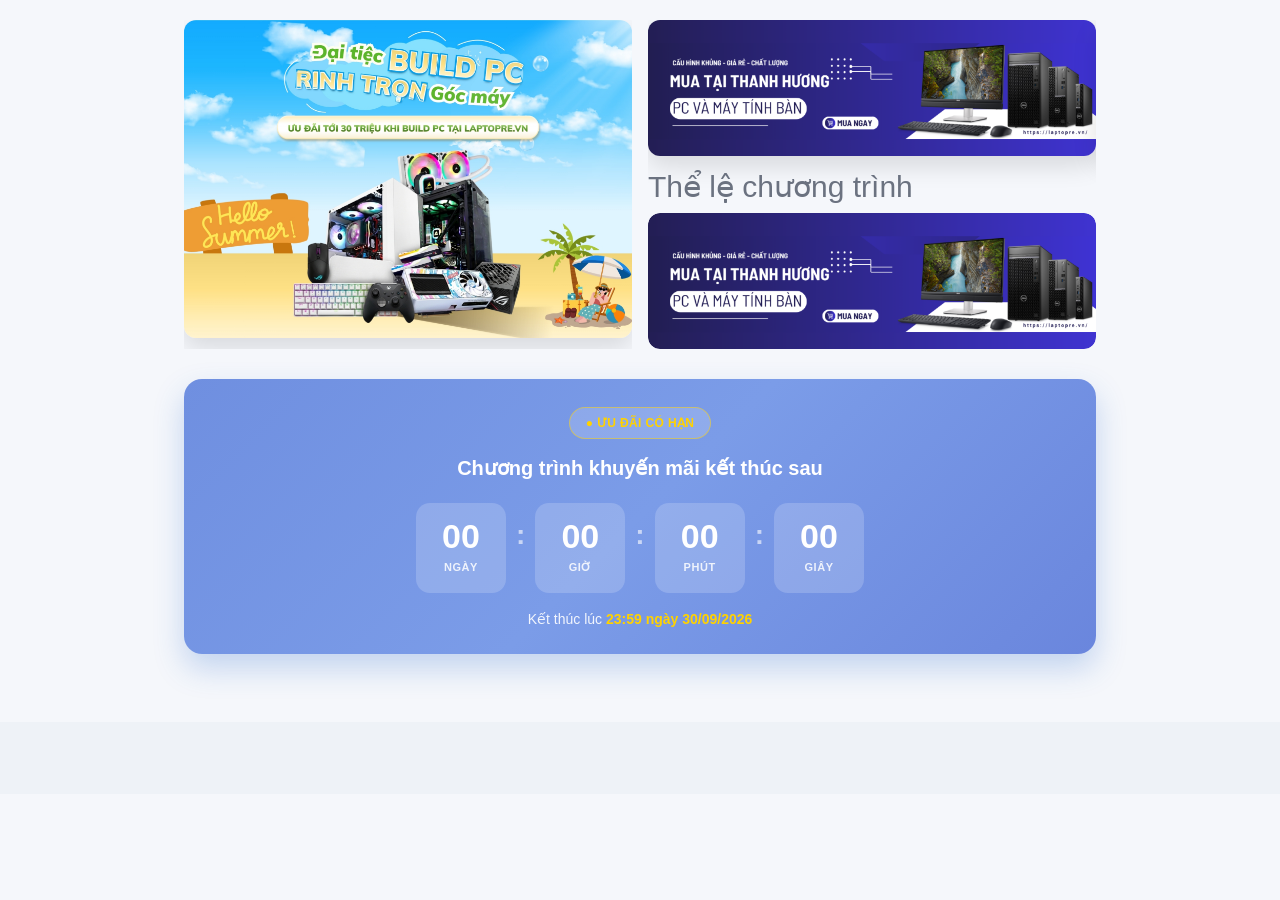
==== commit 34c40b73: "add time" ====
--- a/public/index.html
+++ b/public/index.html
@@ -30,6 +30,35 @@
         </div>
       </section>
 
+      <section class="countdown-section">
+        <span class="countdown-badge">● ƯU ĐÃI CÓ HẠN</span>
+        <h2 class="countdown-title">Chương trình khuyến mãi kết thúc sau</h2>
+
+        <div class="countdown-boxes">
+          <div class="countdown-box">
+            <span class="countdown-number" id="cd-days">00</span>
+            <span class="countdown-label">NGÀY</span>
+          </div>
+          <span class="countdown-sep">:</span>
+          <div class="countdown-box">
+            <span class="countdown-number" id="cd-hours">00</span>
+            <span class="countdown-label">GIỜ</span>
+          </div>
+          <span class="countdown-sep">:</span>
+          <div class="countdown-box">
+            <span class="countdown-number" id="cd-minutes">00</span>
+            <span class="countdown-label">PHÚT</span>
+          </div>
+          <span class="countdown-sep">:</span>
+          <div class="countdown-box">
+            <span class="countdown-number" id="cd-seconds">00</span>
+            <span class="countdown-label">GIÂY</span>
+          </div>
+        </div>
+
+        <p class="countdown-end-text">Kết thúc lúc <strong id="cd-end-label"></strong></p>
+      </section>
+
       <div id="product-sections"></div>
     </main>
 
--- a/public/assets/css/style.css
+++ b/public/assets/css/style.css
@@ -80,7 +80,7 @@
 }
 
 main {
-  max-width: 1280px;
+  max-width: 960px;
   margin: 0 auto;
   padding: 0 24px 48px;
 }
@@ -92,109 +92,105 @@
   padding: 20px 0 10px;
 }
 
-.banner {
-  position: relative;
-  overflow: hidden;
-}
-
 .banner img {
-  display: block;
-  width: 100%;
-  height: auto;
   border-radius: 12px;
   box-shadow: 0 10px 24px rgba(0, 0, 0, 0.12);
 }
 
-.banner-slider {
-  min-height: 0;
-}
-
-.slider-track {
-  display: flex;
-  width: 200%;
-  animation: slide-banners 10s ease-in-out infinite;
-}
-
-.banner-slide {
-  flex: 0 0 50%;
-}
-
-.banner-slider .banner-slide img {
-  border-radius: 12px;
-}
-
-.banner-rule {
-  margin: 8px 0 4px;
-  font-size: 30px;
-  color: var(--muted);
-}
-
-.banner-small {
-  overflow: hidden;
-  border-radius: 12px;
-  cursor: pointer;
-}
-
-.banner-small img {
-  width: 100%;
-  display: block;
-}
-
-.modal-overlay {
-  position: fixed;
-  inset: 0;
-  background: rgba(15, 23, 42, 0.55);
+/* ===== COUNTDOWN KHUYẾN MÃI ===== */
+.countdown-section {
+  background: linear-gradient(135deg, #6f8fe0 0%, #7b9ce8 50%, #6a86dd 100%);
+  border-radius: 18px;
+  padding: 28px 24px 24px;
+  text-align: center;
+  margin: 20px 0;
+  box-shadow: 0 14px 30px rgba(43, 108, 207, 0.25);
+}
+
+.countdown-badge {
+  display: inline-flex;
+  align-items: center;
+  gap: 6px;
+  background: rgba(255, 255, 255, 0.16);
+  border: 1px solid rgba(255, 210, 0, 0.5);
+  color: var(--accent);
+  font-size: 12px;
+  font-weight: 700;
+  letter-spacing: 0.03em;
+  padding: 6px 16px;
+  border-radius: 999px;
+  margin-bottom: 14px;
+}
+
+.countdown-title {
+  color: #fff;
+  font-size: 20px;
+  font-weight: 700;
+  margin-bottom: 20px;
+}
+
+.countdown-boxes {
   display: flex;
   align-items: center;
   justify-content: center;
-  padding: 24px;
-  z-index: 999;
-}
-
-.modal-overlay.hidden {
-  display: none;
-}
-
-.modal-content {
-  width: min(1000px, 100%);
-  background: #fff;
-  border-radius: 18px;
-  padding: 24px;
-  box-shadow: 0 24px 60px rgba(15, 23, 42, 0.22);
-  position: relative;
-}
-
-.modal-close {
-  position: absolute;
-  top: 14px;
-  right: 14px;
-  border: none;
-  background: transparent;
-  font-size: 24px;
+  gap: 10px;
+  flex-wrap: wrap;
+  margin-bottom: 16px;
+}
+
+.countdown-box {
+  display: flex;
+  flex-direction: column;
+  align-items: center;
+  justify-content: center;
+  gap: 6px;
+  width: 90px;
+  height: 90px;
+  background: rgba(255, 255, 255, 0.18);
+  border-radius: 14px;
+}
+
+.countdown-number {
+  color: #fff;
+  font-size: 34px;
+  font-weight: 800;
   line-height: 1;
-  cursor: pointer;
-  color: #111827;
-}
-
-.modal-body {
-  margin-top: 16px;
-  color: #1f2937;
-  line-height: 1.7;
-}
-
-@keyframes slide-banners {
-  0%, 40% {
-    transform: translateX(0);
+}
+
+.countdown-label {
+  color: rgba(255, 255, 255, 0.85);
+  font-size: 11px;
+  font-weight: 700;
+  letter-spacing: 0.05em;
+}
+
+.countdown-sep {
+  color: rgba(255, 255, 255, 0.6);
+  font-size: 28px;
+  font-weight: 700;
+  margin-bottom: 26px;
+}
+
+.countdown-end-text {
+  color: rgba(255, 255, 255, 0.9);
+  font-size: 14px;
+}
+
+.countdown-end-text strong {
+  color: var(--accent);
+}
+
+@media (max-width: 480px) {
+  .countdown-box {
+    width: 70px;
+    height: 70px;
   }
-  45%, 85% {
-    transform: translateX(-50%);
+  .countdown-number {
+    font-size: 26px;
   }
-  90%, 100% {
-    transform: translateX(0);
-  }
-}
-
-/* ===== KHUNG SẢN PHẨM (segment-frame) ===== */
+}
+
+/* ===== KHUNG SẢN PHẨM ===== */
 .segment-frame {
   border: 3px solid #0d4bc3;
   border-radius: 18px;
@@ -204,8 +200,43 @@
   box-shadow: 0 14px 30px rgba(13, 75, 195, 0.14);
 }
 
+.segment-banner-frame {
+  height: 220px;
+  background: linear-gradient(135deg, var(--primary) 0%, var(--primary-dark) 100%);
+}
+
+.segment-banner-frame img {
+  width: 100%;
+  height: 100%;
+  object-fit: cover;
+}
+
+.segment-divider {
+  height: 5px;
+  background: linear-gradient(90deg, #e11d48 0%, #fda4af 50%, #e11d48 100%);
+}
+
 .segment-body {
-  padding: 18px 20px 28px;
+  padding: 16px 18px 24px;
+}
+
+.segment-header {
+  display: flex;
+  align-items: center;
+  justify-content: space-between;
+  gap: 12px;
+  margin-bottom: 14px;
+}
+
+.segment-header h2 {
+  font-size: 18px;
+  color: #111827;
+}
+
+.segment-header a {
+  color: var(--primary);
+  font-size: 14px;
+  font-weight: 600;
 }
 
 .sort-row {
@@ -213,7 +244,7 @@
   align-items: center;
   flex-wrap: wrap;
   gap: 10px;
-  margin-bottom: 18px;
+  margin-bottom: 14px;
 }
 
 .sort-label {
@@ -241,7 +272,7 @@
 .segment-view-all {
   display: flex;
   justify-content: center;
-  margin-top: 20px;
+  margin-top: 16px;
 }
 
 .view-all-btn {
@@ -258,54 +289,56 @@
   background: #e11d48;
   color: #fff;
 }
-/* ===== HẾT KHUNG SẢN PHẨM ===== */
 
 /* ===== HÀNG LOGO HÃNG ===== */
 .brand-logo-tabs {
   display: flex;
   flex-wrap: wrap;
-  gap: 10px;
-  margin-bottom: 14px;
+  gap: 8px;
+  margin-bottom: 0;
 }
 
 .brand-logo-tab {
   display: inline-flex;
   align-items: center;
   justify-content: center;
-  border: 1px solid #d1d5db;
+  border: 1px solid #dbe4f0;
   background: #fff;
-  padding: 10px 22px;
-  border-radius: 8px;
-  cursor: pointer;
-  height: 48px;
+  padding: 8px 18px;
+  border-radius: 999px;
+  cursor: pointer;
+  height: 42px;
+  transition: all 0.2s ease;
+  box-shadow: 0 2px 6px rgba(0, 0, 0, 0.04);
 }
 
 .brand-logo-tab img {
-  height: 22px;
+  height: 20px;
   width: auto;
   object-fit: contain;
 }
 
 .brand-logo-tab:hover {
   border-color: var(--primary);
+  transform: translateY(-1px);
 }
 
 .brand-logo-tab.active {
-  border-color: #e11d48;
-  border-width: 2px;
+  border-color: var(--primary);
+  background: linear-gradient(135deg, #eef5ff 0%, #e2ebff 100%);
 }
 
 /* ===== BADGE AI / BẢO HÀNH ===== */
 .ai-badge {
   position: absolute;
-  top: 10px;
-  right: 10px;
-  width: 26px;
-  height: 26px;
+  top: 8px;
+  right: 8px;
+  width: 22px;
+  height: 22px;
   border-radius: 50%;
   background: #1d4ed8;
   color: #fff;
-  font-size: 11px;
+  font-size: 10px;
   font-weight: 700;
   display: inline-flex;
   align-items: center;
@@ -315,15 +348,15 @@
 
 .warranty-badge {
   position: absolute;
-  top: 10px;
-  right: 10px;
+  top: 8px;
+  right: 8px;
   background: linear-gradient(135deg, #d97706, #92400e);
   color: #fff;
-  font-size: 10px;
+  font-size: 9px;
   font-weight: 700;
   text-align: center;
   line-height: 1.3;
-  padding: 6px 10px;
+  padding: 4px 8px;
   border-radius: 6px;
   box-shadow: 0 2px 6px rgba(0, 0, 0, 0.2);
 }
@@ -332,75 +365,354 @@
 .benefit-chips {
   display: flex;
   flex-wrap: wrap;
-  gap: 6px;
-  margin-bottom: 6px;
+  gap: 4px;
+  margin-bottom: 4px;
 }
 
 .benefit-chip {
   display: inline-flex;
   align-items: center;
-  gap: 4px;
+  gap: 3px;
   background: #e0edff;
   color: #1d4ed8;
+  font-size: 10px;
+  font-weight: 700;
+  padding: 3px 7px;
+  border-radius: 999px;
+}
+
+/* ===== PRODUCT GRID & CARD ===== */
+.product-section {
+  padding: 16px 0 6px;
+}
+
+.section-header {
+  display: flex;
+  align-items: center;
+  justify-content: space-between;
+  gap: 12px;
+  margin-bottom: 12px;
+}
+
+.section-header h2 {
+  font-size: 20px;
+  color: #111827;
+}
+
+.section-header a {
+  color: var(--primary);
+  font-size: 14px;
+  font-weight: 600;
+}
+
+.product-grid {
+  display: grid;
+  grid-template-columns: repeat(4, minmax(0, 1fr));
+  gap: 10px;
+}
+
+.product-grid-wrapper {
+  max-height: calc(6 * 340px + 5 * 10px);
+  overflow-y: auto;
+  padding-right: 4px;
+}
+
+.product-grid-wrapper::-webkit-scrollbar {
+  width: 6px;
+}
+
+.product-grid-wrapper::-webkit-scrollbar-thumb {
+  background: rgba(15, 23, 42, 0.18);
+  border-radius: 999px;
+}
+
+.product-card {
+  background: var(--card);
+  border: 1px solid #e5e7eb;
+  border-radius: 8px;
+  overflow: hidden;
+  display: flex;
+  flex-direction: column;
+  transition: transform 0.2s ease, box-shadow 0.2s ease;
+}
+
+.product-card:hover {
+  transform: scale(1.02);
+  box-shadow: 0 12px 28px rgba(0, 0, 0, 0.12);
+}
+
+.product-card-link {
+  display: block;
+  flex: 1;
+}
+
+.product-img {
+  position: relative;
+  background: linear-gradient(135deg, #6fc3e8, #4a72cc);
+  height: 140px;
+  padding: 10px;
+}
+
+.product-img img {
+  width: 100%;
+  height: 100%;
+  object-fit: contain;
+}
+
+.cert-icon {
+  position: absolute;
+  top: 8px;
+  left: 8px;
+  width: 22px;
+  height: 22px;
+  border-radius: 50%;
+  background: #fff;
+  display: inline-flex;
+  align-items: center;
+  justify-content: center;
   font-size: 11px;
-  font-weight: 700;
-  padding: 4px 9px;
-  border-radius: 999px;
+  box-shadow: 0 2px 6px rgba(0, 0, 0, 0.15);
+}
+
+.os-badge {
+  position: absolute;
+  top: 8px;
+  right: 8px;
+  background: #fff;
+  color: #1f2937;
+  font-size: 10px;
+  font-weight: 600;
+  padding: 3px 6px;
+  border-radius: 4px;
+  box-shadow: 0 2px 6px rgba(0, 0, 0, 0.15);
+}
+
+.promo-badges {
+  position: absolute;
+  left: 8px;
+  bottom: 8px;
+  display: flex;
+  flex-direction: column;
+  align-items: flex-start;
+  gap: 4px;
+}
+
+.promo-badge {
+  display: inline-block;
+  padding: 3px 8px;
+  border-radius: 999px;
+  font-size: 10px;
+  font-weight: 700;
+  color: #fff;
+  box-shadow: 0 2px 6px rgba(0, 0, 0, 0.15);
+}
+
+.promo-badge-red    { background: #e11d48; }
+.promo-badge-blue   { background: #2563eb; }
+.promo-badge-yellow { background: #f59e0b; color: #111827; }
+
+.product-info {
+  padding: 9px 10px;
+  display: flex;
+  flex-direction: column;
+  gap: 5px;
+  flex: 1;
+}
+
+.product-info h3 {
+  font-size: 13px;
+  min-height: 38px;
+  line-height: 1.4;
+}
+
+.stock-status {
+  display: inline-flex;
+  align-items: center;
+  gap: 5px;
+  color: #16a34a;
+  font-size: 12px;
+  font-weight: 600;
+}
+
+.stock-dot {
+  display: inline-flex;
+  width: 14px;
+  height: 14px;
+  border-radius: 50%;
+  background: #dcfce7;
+  align-items: center;
+  justify-content: center;
+  font-size: 9px;
+}
+
+.spec-chips {
+  display: flex;
+  flex-wrap: wrap;
+  gap: 4px;
+}
+
+.spec-chip {
+  display: inline-block;
+  padding: 3px 7px;
+  border-radius: 999px;
+  border: 1px solid #d1d5db;
+  font-size: 10px;
+  color: var(--text);
+  background: #f9fafb;
+}
+
+.rating-row {
+  font-size: 11px;
+  color: var(--muted);
+}
+
+.product-price {
+  font-size: 15px;
+  font-weight: 700;
+  color: #e11d48;
+}
+
+.product-price-old {
+  display: inline-block;
+  margin-left: 6px;
+  color: #9ca3af;
+  text-decoration: line-through;
+  font-weight: 400;
+  font-size: 11px;
+}
+
+.buy-btn {
+  margin: 0 10px 10px;
+  border: 0;
+  border-radius: 6px;
+  background: var(--primary);
+  color: #fff;
+  padding: 8px 10px;
+  cursor: pointer;
+  font-weight: 700;
+  font-size: 13px;
+  width: calc(100% - 20px);
+}
+
+.buy-btn:hover {
+  background: var(--primary-dark);
+}
+
+.footer {
+  text-align: center;
+  padding: 24px;
+  color: var(--muted);
+  background: #eef2f7;
+}
+
+/* ===== KHOẢNG GIÁ ===== */
+.price-range-row {
+  display: flex;
+  align-items: center;
+  flex-wrap: wrap;
+  gap: 8px;
+  margin-bottom: 0;
+}
+
+.price-range-label {
+  font-size: 13px;
+  font-weight: 700;
+  color: var(--text);
+  white-space: nowrap;
+}
+
+.price-range-options {
+  display: flex;
+  flex-wrap: wrap;
+  gap: 8px;
+}
+
+.price-range-btn {
+  border: 1px solid #dbe4f0;
+  background: linear-gradient(135deg, #ffffff 0%, #f8fbff 100%);
+  color: var(--text);
+  font-size: 13px;
+  font-weight: 700;
+  padding: 7px 14px;
+  border-radius: 999px;
+  cursor: pointer;
+  transition: all 0.2s ease;
+}
+
+.price-range-btn:hover {
+  border-color: var(--primary);
+  color: var(--primary);
+}
+
+.price-range-btn.active {
+  border-color: var(--primary);
+  border-width: 2px;
+  color: #fff;
+  background: linear-gradient(135deg, var(--primary) 0%, var(--primary-dark) 100%);
 }
 
 /* ===== FILTER BAR ===== */
 .filter-bar {
-  background: #fff;
-  border: 1px solid #e5e7eb;
-  border-radius: 12px;
-  padding: 16px 18px;
-  margin-bottom: 18px;
+  background: linear-gradient(135deg, #ffffff 0%, #f8fbff 100%);
+  border: 1px solid #e3ebf7;
+  border-radius: 14px;
+  padding: 14px 16px;
+  margin-bottom: 14px;
+  display: flex;
+  flex-direction: column;
+  gap: 10px;
+  box-shadow: 0 6px 18px rgba(15, 23, 42, 0.05);
+}
+
+.filter-brand-row,
+.filter-price-row,
+.filter-criteria-row {
+  display: flex;
+  flex-wrap: wrap;
+  align-items: center;
+  gap: 8px;
 }
 
 .filter-section-label {
   font-size: 13px;
   font-weight: 700;
   color: var(--text);
-  margin-bottom: 10px;
-}
-
-.criteria-toggle,
-.needs-tag {
-  border: 1px solid #d1d5db;
+  white-space: nowrap;
+}
+
+.criteria-row {
+  display: flex;
+  flex-wrap: wrap;
+  gap: 8px;
+  flex: 1;
+}
+
+.criteria-dropdown {
+  position: relative;
+}
+
+.criteria-toggle {
+  display: inline-flex;
+  align-items: center;
+  gap: 6px;
+  border: 1px solid #dbe4f0;
   background: #fff;
   color: var(--text);
   font-size: 13px;
-  font-weight: 600;
-  padding: 9px 14px;
-  border-radius: 8px;
-  cursor: pointer;
-}
-
-.criteria-toggle:hover,
-.needs-tag:hover {
+  font-weight: 700;
+  padding: 7px 12px;
+  border-radius: 999px;
+  cursor: pointer;
+  transition: all 0.2s ease;
+}
+
+.criteria-toggle:hover {
   border-color: var(--primary);
   color: var(--primary);
 }
 
-.criteria-row {
-  display: flex;
-  flex-wrap: wrap;
-  gap: 10px;
-  margin-bottom: 16px;
-}
-
-.criteria-dropdown {
-  position: relative;
-}
-
-.criteria-toggle {
-  display: inline-flex;
-  align-items: center;
-  gap: 6px;
-}
-
 .criteria-toggle .chevron {
-  font-size: 11px;
+  font-size: 10px;
   color: var(--muted);
 }
 
@@ -414,9 +726,9 @@
   border: 1px solid #e5e7eb;
   border-radius: 10px;
   box-shadow: 0 12px 30px rgba(0, 0, 0, 0.14);
-  padding: 16px;
-  min-width: 320px;
-  max-width: 420px;
+  padding: 14px;
+  min-width: 300px;
+  max-width: 400px;
 }
 
 .criteria-panel.open {
@@ -426,9 +738,9 @@
 .criteria-options {
   display: grid;
   grid-template-columns: repeat(2, minmax(0, 1fr));
-  gap: 10px;
-  margin-bottom: 14px;
-  max-height: 260px;
+  gap: 8px;
+  margin-bottom: 12px;
+  max-height: 240px;
   overflow-y: auto;
 }
 
@@ -436,12 +748,13 @@
   border: 1px solid #e5e7eb;
   background: #f9fafb;
   color: var(--text);
-  font-size: 12.5px;
+  font-size: 12px;
   font-weight: 600;
-  padding: 9px 10px;
+  padding: 8px 10px;
   border-radius: 8px;
   cursor: pointer;
   text-align: left;
+  transition: all 0.18s ease;
 }
 
 .criteria-option:hover {
@@ -452,8 +765,9 @@
 .criteria-option.active {
   border-color: var(--primary);
   border-width: 2px;
-  background: #fff;
-  color: var(--text);
+  background: #eef5ff;
+  color: var(--primary);
+  font-weight: 700;
 }
 
 .apply-filter-btn {
@@ -465,7 +779,7 @@
   color: #fff;
   font-weight: 700;
   font-size: 14px;
-  padding: 10px;
+  padding: 9px;
   cursor: pointer;
 }
 
@@ -477,7 +791,7 @@
   display: flex;
   flex-wrap: wrap;
   align-items: center;
-  gap: 10px;
+  gap: 8px;
 }
 
 .needs-label {
@@ -487,246 +801,121 @@
 }
 
 .needs-tag {
-  border-radius: 999px;
+  border: 1px solid #dbe4f0;
+  background: #fff;
+  color: var(--text);
+  font-size: 12px;
+  font-weight: 600;
+  padding: 7px 12px;
+  border-radius: 999px;
+  cursor: pointer;
+  transition: all 0.2s ease;
+}
+
+.needs-tag:hover {
+  border-color: var(--primary);
+  color: var(--primary);
 }
 
 .needs-tag.active {
-  background: #fff;
+  background: linear-gradient(135deg, #eef5ff 0%, #e2ebff 100%);
   border-color: var(--primary);
   border-width: 2px;
-  color: var(--text);
-}
-/* ===== HẾT FILTER BAR ===== */
-
-.product-section {
-  padding: 20px 0 8px;
-}
-
-.section-header {
-  display: flex;
-  align-items: center;
-  justify-content: space-between;
-  gap: 12px;
-  margin-bottom: 16px;
-}
-
-.section-header h2 {
-  font-size: 22px;
+  color: var(--primary);
+  font-weight: 700;
+}
+
+/* ===== MODAL ===== */
+.modal-overlay {
+  position: fixed;
+  inset: 0;
+  background: rgba(15, 23, 42, 0.55);
+  display: flex;
+  align-items: center;
+  justify-content: center;
+  padding: 24px;
+  z-index: 999;
+}
+
+.modal-overlay.hidden { display: none; }
+
+.modal-content {
+  width: min(1000px, 100%);
+  background: #fff;
+  border-radius: 18px;
+  padding: 24px;
+  box-shadow: 0 24px 60px rgba(15, 23, 42, 0.22);
+  position: relative;
+}
+
+.modal-close {
+  position: absolute;
+  top: 14px;
+  right: 14px;
+  border: none;
+  background: transparent;
+  font-size: 24px;
+  line-height: 1;
+  cursor: pointer;
   color: #111827;
 }
 
-.section-header a {
-  color: var(--primary);
-  font-size: 14px;
-  font-weight: 600;
-}
-
-.product-grid {
-  display: grid;
-  grid-template-columns: repeat(4, minmax(0, 1fr));
-  gap: 20px;
-}
-
-.product-grid-wrapper {
-  max-height: calc(6 * 380px + 5 * 20px);
-  overflow-y: auto;
-  padding-right: 8px;
-}
-
-.product-grid-wrapper::-webkit-scrollbar {
-  width: 8px;
-}
-
-.product-grid-wrapper::-webkit-scrollbar-thumb {
-  background: rgba(15, 23, 42, 0.22);
-  border-radius: 999px;
-}
-
-.product-card {
-  background: var(--card);
-  border: 1px solid #e5e7eb;
-  border-radius: 10px;
+.modal-body {
+  margin-top: 16px;
+  color: #1f2937;
+  line-height: 1.7;
+}
+
+/* ===== BANNER SLIDER ===== */
+.banner {
+  position: relative;
   overflow: hidden;
-  display: flex;
-  flex-direction: column;
-  transition: transform 0.2s ease, box-shadow 0.2s ease;
-  transform-origin: center center;
-}
-
-.product-card:hover {
-  transform: scale(1.02);
-  box-shadow: 0 18px 40px rgba(0, 0, 0, 0.15);
-}
-
-.product-card-link {
+}
+
+.banner img {
   display: block;
-}
-
-.product-img {
-  position: relative;
-  background: linear-gradient(135deg, #6fc3e8, #4a72cc);
-  height: 180px;
-  padding: 16px;
-}
-
-.product-img img {
   width: 100%;
-  height: 100%;
-  object-fit: contain;
-}
-
-.cert-icon {
-  position: absolute;
-  top: 10px;
-  left: 10px;
-  width: 26px;
-  height: 26px;
-  border-radius: 50%;
-  background: #fff;
-  display: inline-flex;
-  align-items: center;
-  justify-content: center;
-  font-size: 13px;
-  box-shadow: 0 2px 6px rgba(0, 0, 0, 0.15);
-}
-
-.os-badge {
-  position: absolute;
-  top: 10px;
-  right: 10px;
-  background: #fff;
-  color: #1f2937;
-  font-size: 11px;
-  font-weight: 600;
-  padding: 4px 8px;
-  border-radius: 6px;
-  box-shadow: 0 2px 6px rgba(0, 0, 0, 0.15);
-}
-
-.promo-badges {
-  position: absolute;
-  left: 10px;
-  bottom: 10px;
-  display: flex;
-  flex-direction: column;
-  align-items: flex-start;
-  gap: 6px;
-}
-
-.promo-badge {
-  display: inline-block;
-  padding: 4px 10px;
-  border-radius: 999px;
-  font-size: 11px;
-  font-weight: 700;
-  color: #fff;
-  box-shadow: 0 2px 6px rgba(0, 0, 0, 0.15);
-}
-
-.promo-badge-red {
-  background: #e11d48;
-}
-
-.promo-badge-blue {
-  background: #2563eb;
-}
-
-.promo-badge-yellow {
-  background: #f59e0b;
-  color: #111827;
-}
-
-.product-info {
-  padding: 14px;
-}
-
-.product-info h3 {
-  font-size: 15px;
-  min-height: 44px;
-  margin-bottom: 8px;
-}
-
-.stock-status {
-  display: inline-flex;
-  align-items: center;
-  gap: 6px;
-  color: #16a34a;
-  font-size: 13px;
-  font-weight: 600;
-  margin-bottom: 8px;
-}
-
-.stock-dot {
-  display: inline-flex;
-  width: 16px;
-  height: 16px;
-  border-radius: 50%;
-  background: #dcfce7;
-  align-items: center;
-  justify-content: center;
-  font-size: 10px;
-}
-
-.spec-chips {
-  display: flex;
-  flex-wrap: wrap;
-  gap: 6px;
-  margin-bottom: 10px;
-}
-
-.spec-chip {
-  display: inline-block;
-  padding: 4px 9px;
-  border-radius: 999px;
-  border: 1px solid #d1d5db;
-  font-size: 11px;
-  color: var(--text);
-  background: #f9fafb;
-}
-
-.rating-row {
-  margin-top: 6px;
-  font-size: 12px;
+  height: auto;
+  border-radius: 12px;
+  box-shadow: 0 10px 24px rgba(0, 0, 0, 0.12);
+}
+
+.banner-slider { min-height: 0; }
+
+.slider-track {
+  display: flex;
+  width: 200%;
+  animation: slide-banners 10s ease-in-out infinite;
+}
+
+.banner-slide { flex: 0 0 50%; }
+
+.banner-slider .banner-slide img { border-radius: 12px; }
+
+.banner-rule {
+  margin: 8px 0 4px;
+  font-size: 30px;
   color: var(--muted);
 }
 
-.product-price {
-  font-size: 16px;
-  font-weight: 700;
-  color: #e11d48;
-}
-
-.product-price-old {
-  display: inline-block;
-  margin-left: 8px;
-  color: #9ca3af;
-  text-decoration: line-through;
-  font-weight: 400;
-  font-size: 12px;
-}
-
-.buy-btn {
-  margin: 0 14px 14px;
-  border: 0;
-  border-radius: 6px;
-  background: var(--primary);
-  color: #fff;
-  padding: 10px 12px;
-  cursor: pointer;
-  font-weight: 600;
-}
-
-.buy-btn:hover {
-  background: var(--primary-dark);
-}
-
-.footer {
-  text-align: center;
-  padding: 24px;
-  color: var(--muted);
-  background: #eef2f7;
-}
-
+.banner-small {
+  overflow: hidden;
+  border-radius: 12px;
+  cursor: pointer;
+}
+
+.banner-small img {
+  width: 100%;
+  display: block;
+}
+
+@keyframes slide-banners {
+  0%, 40%  { transform: translateX(0); }
+  45%, 85% { transform: translateX(-50%); }
+  90%, 100%{ transform: translateX(0); }
+}
+
+/* ===== RESPONSIVE ===== */
 @media (max-width: 1024px) {
   .product-grid {
     grid-template-columns: repeat(2, minmax(0, 1fr));
@@ -734,15 +923,20 @@
 }
 
 @media (max-width: 768px) {
-  .navbar,
-  main {
+  .navbar, main {
     padding-left: 16px;
     padding-right: 16px;
   }
-
   .banner-section {
     grid-template-columns: 1fr;
     display: flex;
     flex-direction: column;
   }
+  .filter-bar { padding: 12px; }
+  .criteria-row, .needs-row {
+    flex-wrap: nowrap;
+    overflow-x: auto;
+    padding-bottom: 6px;
+    -webkit-overflow-scrolling: touch;
+  }
 }
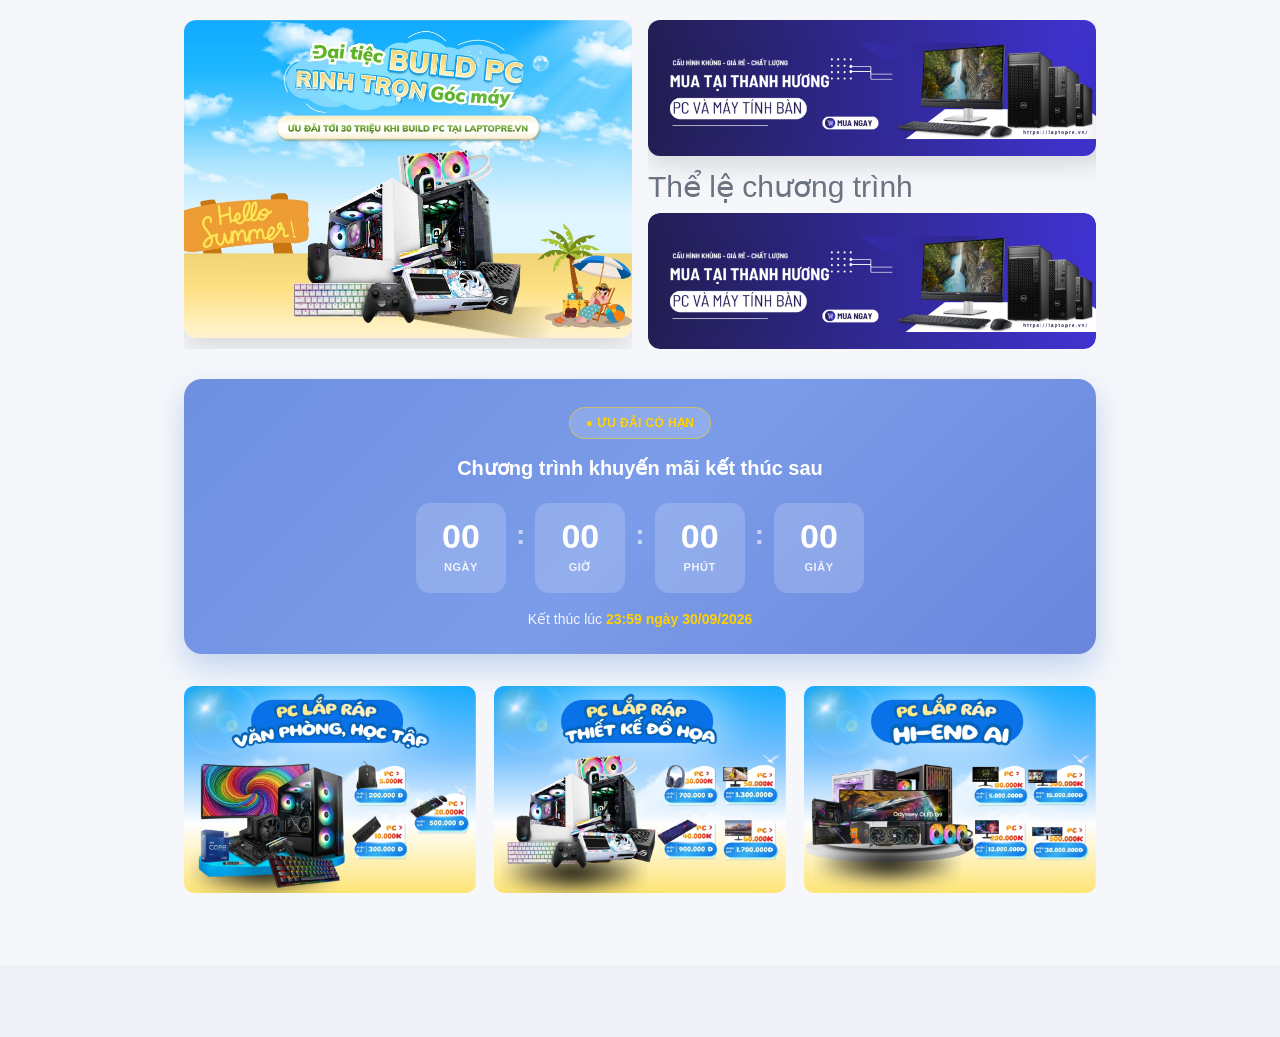
==== commit 8e312fa8: "add option again" ====
--- a/public/index.html
+++ b/public/index.html
@@ -59,6 +59,26 @@
         <p class="countdown-end-text">Kết thúc lúc <strong id="cd-end-label"></strong></p>
       </section>
 
+      <section class="segment-section">
+        <div class="segment-banners">
+          <div class="segment-banner-block">
+            <a class="segment-banner-link" href="#segment-office" title="Xem phân khúc văn phòng">
+              <img src="assets/img/banner-khoidau.png" alt="Phân khúc khởi đầu" />
+            </a>
+          </div>
+          <div class="segment-banner-block">
+            <a class="segment-banner-link" href="#segment-design" title="Xem phân khúc chuyên nghiệp">
+              <img src="assets/img/banner-chuyennghiep.png" alt="Phân khúc chuyên nghiệp" />
+            </a>
+          </div>
+          <div class="segment-banner-block">
+            <a class="segment-banner-link" href="#segment-hiend" title="Xem phân khúc hi-end">
+              <img src="assets/img/banner-hiend.png" alt="Phân khúc hi-end" />
+            </a>
+          </div>
+        </div>
+      </section>
+
       <div id="product-sections"></div>
     </main>
 
--- a/public/assets/css/style.css
+++ b/public/assets/css/style.css
@@ -188,6 +188,25 @@
   .countdown-number {
     font-size: 26px;
   }
+}
+
+.segment-section {
+  padding: 12px 0 24px;
+}
+
+.segment-banners {
+  display: grid;
+  grid-template-columns: repeat(3, minmax(0, 1fr));
+  gap: 18px;
+}
+
+.segment-banner-link img {
+  border-radius: 10px;
+  transition: transform 0.2s ease;
+}
+
+.segment-banner-link:hover img {
+  transform: scale(1.03);
 }
 
 /* ===== KHUNG SẢN PHẨM ===== */
@@ -523,6 +542,17 @@
   font-size: 13px;
   min-height: 38px;
   line-height: 1.4;
+  transition: color 0.18s ease;
+  cursor: pointer;
+}
+
+/* Per-line underline on hover using text-decoration (works across wrapped lines) */
+.product-info h3:hover {
+  color: var(--primary);
+  text-decoration: underline;
+  text-decoration-color: var(--primary);
+  text-decoration-thickness: 1px;
+  text-underline-offset: 3px;
 }
 
 .stock-status {
@@ -920,6 +950,9 @@
   .product-grid {
     grid-template-columns: repeat(2, minmax(0, 1fr));
   }
+  .segment-banners {
+    grid-template-columns: 1fr 1fr;
+  }
 }
 
 @media (max-width: 768px) {
@@ -927,7 +960,7 @@
     padding-left: 16px;
     padding-right: 16px;
   }
-  .banner-section {
+  .banner-section, .segment-banners {
     grid-template-columns: 1fr;
     display: flex;
     flex-direction: column;
@@ -939,4 +972,12 @@
     padding-bottom: 6px;
     -webkit-overflow-scrolling: touch;
   }
+}
+
+/* Ensure brand logos and price range are hidden when removed from UI */
+.filter-brand-row,
+.filter-price-row,
+.brand-logo-tabs,
+.price-range-row {
+  display: none !important;
 }
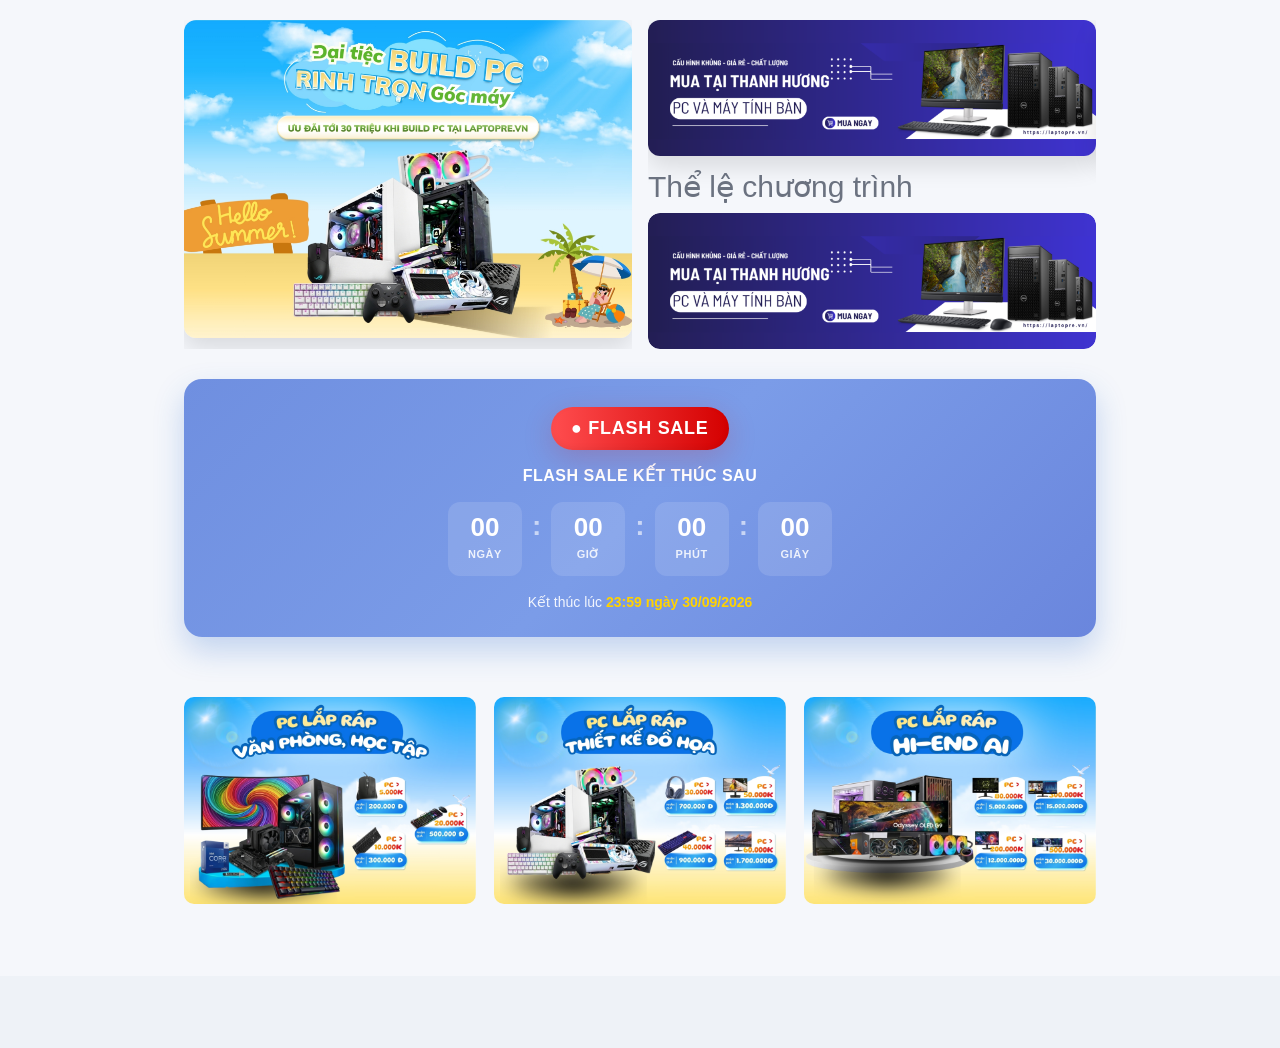
==== commit f2d0ad90: "add funtion" ====
--- a/public/index.html
+++ b/public/index.html
@@ -31,8 +31,8 @@
       </section>
 
       <section class="countdown-section">
-        <span class="countdown-badge">● ƯU ĐÃI CÓ HẠN</span>
-        <h2 class="countdown-title">Chương trình khuyến mãi kết thúc sau</h2>
+        <span class="countdown-badge">● FLASH SALE</span>
+        <h2 class="countdown-title">Flash Sale kết thúc sau</h2>
 
         <div class="countdown-boxes">
           <div class="countdown-box">
@@ -57,6 +57,11 @@
         </div>
 
         <p class="countdown-end-text">Kết thúc lúc <strong id="cd-end-label"></strong></p>
+      </section>
+
+      <!-- FLASH SALE SECTION (2 rows x 4 products) -->
+      <section class="flashsale-section">
+        <div id="flashsale-grid" class="flashsale-grid"></div>
       </section>
 
       <section class="segment-section">
--- a/public/assets/css/style.css
+++ b/public/assets/css/style.css
@@ -110,23 +110,83 @@
 .countdown-badge {
   display: inline-flex;
   align-items: center;
-  gap: 6px;
-  background: rgba(255, 255, 255, 0.16);
-  border: 1px solid rgba(255, 210, 0, 0.5);
-  color: var(--accent);
-  font-size: 12px;
-  font-weight: 700;
-  letter-spacing: 0.03em;
-  padding: 6px 16px;
+  gap: 8px;
+  background: linear-gradient(90deg, #ff4d4f 0%, #d40000 100%);
+  color: #fff;
+  font-size: 18px;
+  font-weight: 900;
+  letter-spacing: 0.04em;
+  padding: 8px 20px;
   border-radius: 999px;
   margin-bottom: 14px;
+  box-shadow: 0 8px 30px rgba(212, 0, 0, 0.18), inset 0 -2px 6px rgba(0,0,0,0.06);
+}
+
+/* Pulse animation for Flash Sale badge */
+.countdown-badge {
+  animation: badgePulse 2.6s ease-in-out infinite;
+  will-change: transform, box-shadow;
+}
+
+.countdown-badge:hover {
+  animation-duration: 1.2s;
+  transform: translateY(-3px) scale(1.02);
+}
+
+@keyframes badgePulse {
+  0% { transform: translateY(0) scale(1); box-shadow: 0 8px 30px rgba(212,0,0,0.18), inset 0 -2px 6px rgba(0,0,0,0.06); }
+  40% { transform: translateY(-2px) scale(1.02); box-shadow: 0 14px 36px rgba(212,0,0,0.22), inset 0 -2px 6px rgba(0,0,0,0.06); }
+  60% { transform: translateY(-1px) scale(1.01); box-shadow: 0 12px 32px rgba(212,0,0,0.20), inset 0 -2px 6px rgba(0,0,0,0.06); }
+  100% { transform: translateY(0) scale(1); box-shadow: 0 8px 30px rgba(212,0,0,0.18), inset 0 -2px 6px rgba(0,0,0,0.06); }
 }
 
 .countdown-title {
   color: #fff;
-  font-size: 20px;
-  font-weight: 700;
-  margin-bottom: 20px;
+  font-size: 16px;
+  font-weight: 700;
+  margin-bottom: 14px;
+}
+
+/* Flash Sale visual enhancements */
+.countdown-badge {
+  position: relative;
+  overflow: hidden;
+}
+.countdown-badge::after {
+  content: '';
+  position: absolute;
+  inset: 0;
+  background: linear-gradient(90deg, rgba(255,255,255,0.03), rgba(255,255,255,0.08), rgba(255,255,255,0.03));
+  transform: translateX(-100%);
+  transition: transform 0.9s ease;
+}
+.countdown-badge:hover::after { transform: translateX(0); }
+
+.countdown-title {
+  text-transform: uppercase;
+  letter-spacing: 0.03em;
+  transition: text-shadow 0.25s ease, transform 0.25s ease;
+}
+.countdown-title:hover {
+  transform: translateY(-2px);
+  text-shadow: 0 6px 18px rgba(0,0,0,0.28);
+}
+
+.countdown-number {
+  color: #fff;
+  font-size: 34px;
+  font-weight: 800;
+  line-height: 1;
+  transition: transform 0.18s ease, text-shadow 0.18s ease;
+}
+.countdown-number.pulse {
+  animation: numberPulse 1.2s ease-in-out infinite;
+}
+
+@keyframes numberPulse {
+  0% { transform: translateY(0) scale(1); text-shadow: 0 0 0 rgba(255,255,255,0); }
+  50% { transform: translateY(-4px) scale(1.02); text-shadow: 0 8px 20px rgba(255,255,255,0.12); }
+  100% { transform: translateY(0) scale(1); text-shadow: 0 0 0 rgba(255,255,255,0); }
 }
 
 .countdown-boxes {
@@ -144,15 +204,15 @@
   align-items: center;
   justify-content: center;
   gap: 6px;
-  width: 90px;
-  height: 90px;
-  background: rgba(255, 255, 255, 0.18);
-  border-radius: 14px;
+  width: 74px;
+  height: 74px;
+  background: rgba(255, 255, 255, 0.12);
+  border-radius: 12px;
 }
 
 .countdown-number {
   color: #fff;
-  font-size: 34px;
+  font-size: 26px;
   font-weight: 800;
   line-height: 1;
 }
@@ -548,6 +608,15 @@
 
 /* Per-line underline on hover using text-decoration (works across wrapped lines) */
 .product-info h3:hover {
+  color: var(--primary);
+  text-decoration: underline;
+  text-decoration-color: var(--primary);
+  text-decoration-thickness: 1px;
+  text-underline-offset: 3px;
+}
+
+/* Also change title color when hovering the whole product card */
+.product-card:hover .product-info h3 {
   color: var(--primary);
   text-decoration: underline;
   text-decoration-color: var(--primary);
@@ -937,6 +1006,41 @@
 .banner-small img {
   width: 100%;
   display: block;
+}
+
+/* ===== FLASH SALE SECTION ===== */
+.flashsale-section {
+  margin: 18px 0 28px;
+  background: transparent;
+}
+.flashsale-header {
+  display: flex;
+  align-items: center;
+  justify-content: space-between;
+  margin-bottom: 12px;
+}
+.flashsale-header h3 {
+  font-size: 18px;
+  color: #0b2545;
+  margin: 0;
+}
+.view-all-link {
+  color: var(--primary);
+  font-weight: 700;
+}
+.flashsale-grid {
+  display: grid;
+  grid-template-columns: repeat(4, minmax(0, 1fr));
+  gap: 12px;
+}
+.flashsale-item .product-card { height: 100%; }
+
+@media (max-width: 1024px) {
+  .flashsale-grid { grid-template-columns: repeat(2, minmax(0, 1fr)); }
+}
+
+@media (max-width: 768px) {
+  .flashsale-grid { grid-template-columns: 1fr; }
 }
 
 @keyframes slide-banners {
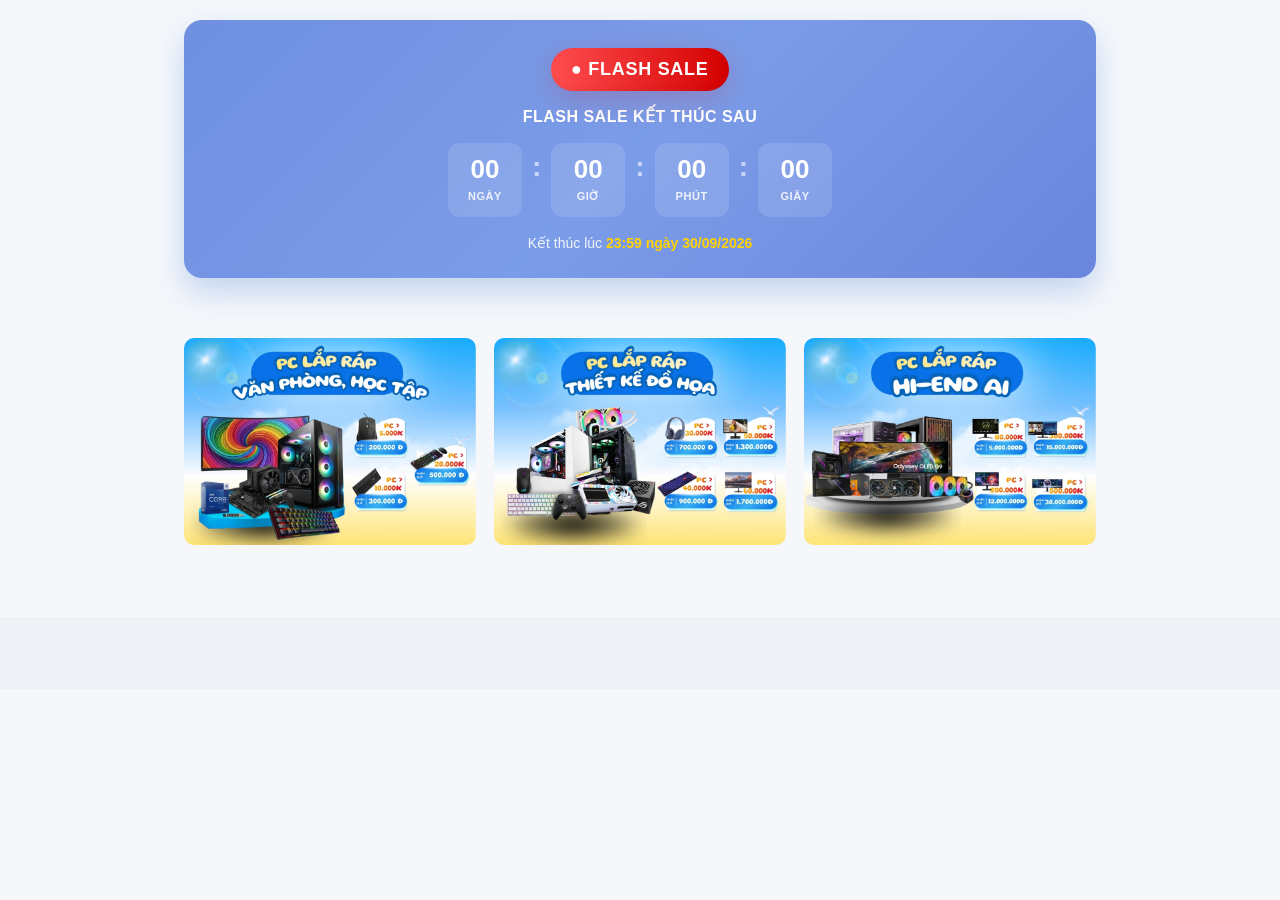
==== commit 5bb23cb7: "fix funtion flash sale" ====
--- a/public/index.html
+++ b/public/index.html
@@ -10,25 +10,7 @@
     <div id="site-header"></div>
 
     <main id="top">
-      <section class="banner-section">
-        <div class="banner">
-          <img src="assets/img/banner-1.png" alt="Đại tiệc BUILD PC" />
-        </div>
-        <div class="banner banner-slider">
-          <div class="slider-track">
-            <div class="banner-slide">
-              <img src="assets/img/banner-2a.png" alt="PC văn phòng học tập - phần 1" />
-            </div>
-            <div class="banner-slide">
-              <img src="assets/img/banner-2b.png" alt="PC văn phòng học tập - phần 2" />
-            </div>
-          </div>
-          <p class="banner-rule">Thể lệ chương trình</p>
-          <div class="banner-small" id="banner-3-trigger" role="button" tabindex="0" aria-label="Mở thể lệ chương trình">
-            <img src="assets/img/banner-3.png" alt="Banner 3" />
-          </div>
-        </div>
-      </section>
+      <!-- Banner section removed per request -->
 
       <section class="countdown-section">
         <span class="countdown-badge">● FLASH SALE</span>
@@ -91,15 +73,7 @@
       <p>&nbsp;</p>
     </footer>
 
-    <div id="rule-modal" class="modal-overlay hidden" aria-hidden="true">
-      <div class="modal-content" role="dialog" aria-modal="true" aria-labelledby="rule-modal-title">
-        <button type="button" class="modal-close" aria-label="Đóng cửa sổ">×</button>
-        <h2 id="rule-modal-title">Thể lệ chương trình</h2>
-        <div class="modal-body">
-          <p>&nbsp;</p>
-        </div>
-      </div>
-    </div>
+    <!-- Rule modal removed per request -->
 
     <script src="assets/js/app.js"></script>
   </body>
--- a/public/assets/css/style.css
+++ b/public/assets/css/style.css
@@ -607,15 +607,7 @@
 }
 
 /* Per-line underline on hover using text-decoration (works across wrapped lines) */
-.product-info h3:hover {
-  color: var(--primary);
-  text-decoration: underline;
-  text-decoration-color: var(--primary);
-  text-decoration-thickness: 1px;
-  text-underline-offset: 3px;
-}
-
-/* Also change title color when hovering the whole product card */
+.product-info h3:hover,
 .product-card:hover .product-info h3 {
   color: var(--primary);
   text-decoration: underline;
@@ -1029,18 +1021,55 @@
   font-weight: 700;
 }
 .flashsale-grid {
+  overflow: hidden;
+  position: relative;
+}
+.flashsale-controls {
+  display: flex;
+  justify-content: flex-end;
+  gap: 8px;
+  margin-bottom: 10px;
+}
+.flashsale-control {
+  width: 38px;
+  height: 38px;
+  border: 0;
+  border-radius: 999px;
+  background: #0d4bc3;
+  color: #fff;
+  font-size: 18px;
+  cursor: pointer;
+  box-shadow: 0 6px 14px rgba(13, 75, 195, 0.18);
+}
+.flashsale-control:hover {
+  background: #083a8f;
+}
+.flashsale-track {
+  display: flex;
+  transition: transform 0.7s ease;
+}
+.flashsale-slide {
+  flex: 0 0 100%;
   display: grid;
   grid-template-columns: repeat(4, minmax(0, 1fr));
   gap: 12px;
 }
+.flashsale-item {
+  min-width: 0;
+}
 .flashsale-item .product-card { height: 100%; }
 
+.flashsale-slide-item {
+  flex: 0 0 calc(25% - 9px);
+  min-width: 0;
+}
+
 @media (max-width: 1024px) {
-  .flashsale-grid { grid-template-columns: repeat(2, minmax(0, 1fr)); }
+  .flashsale-slide { grid-template-columns: repeat(2, minmax(0, 1fr)); }
 }
 
 @media (max-width: 768px) {
-  .flashsale-grid { grid-template-columns: 1fr; }
+  .flashsale-slide { grid-template-columns: 1fr; }
 }
 
 @keyframes slide-banners {
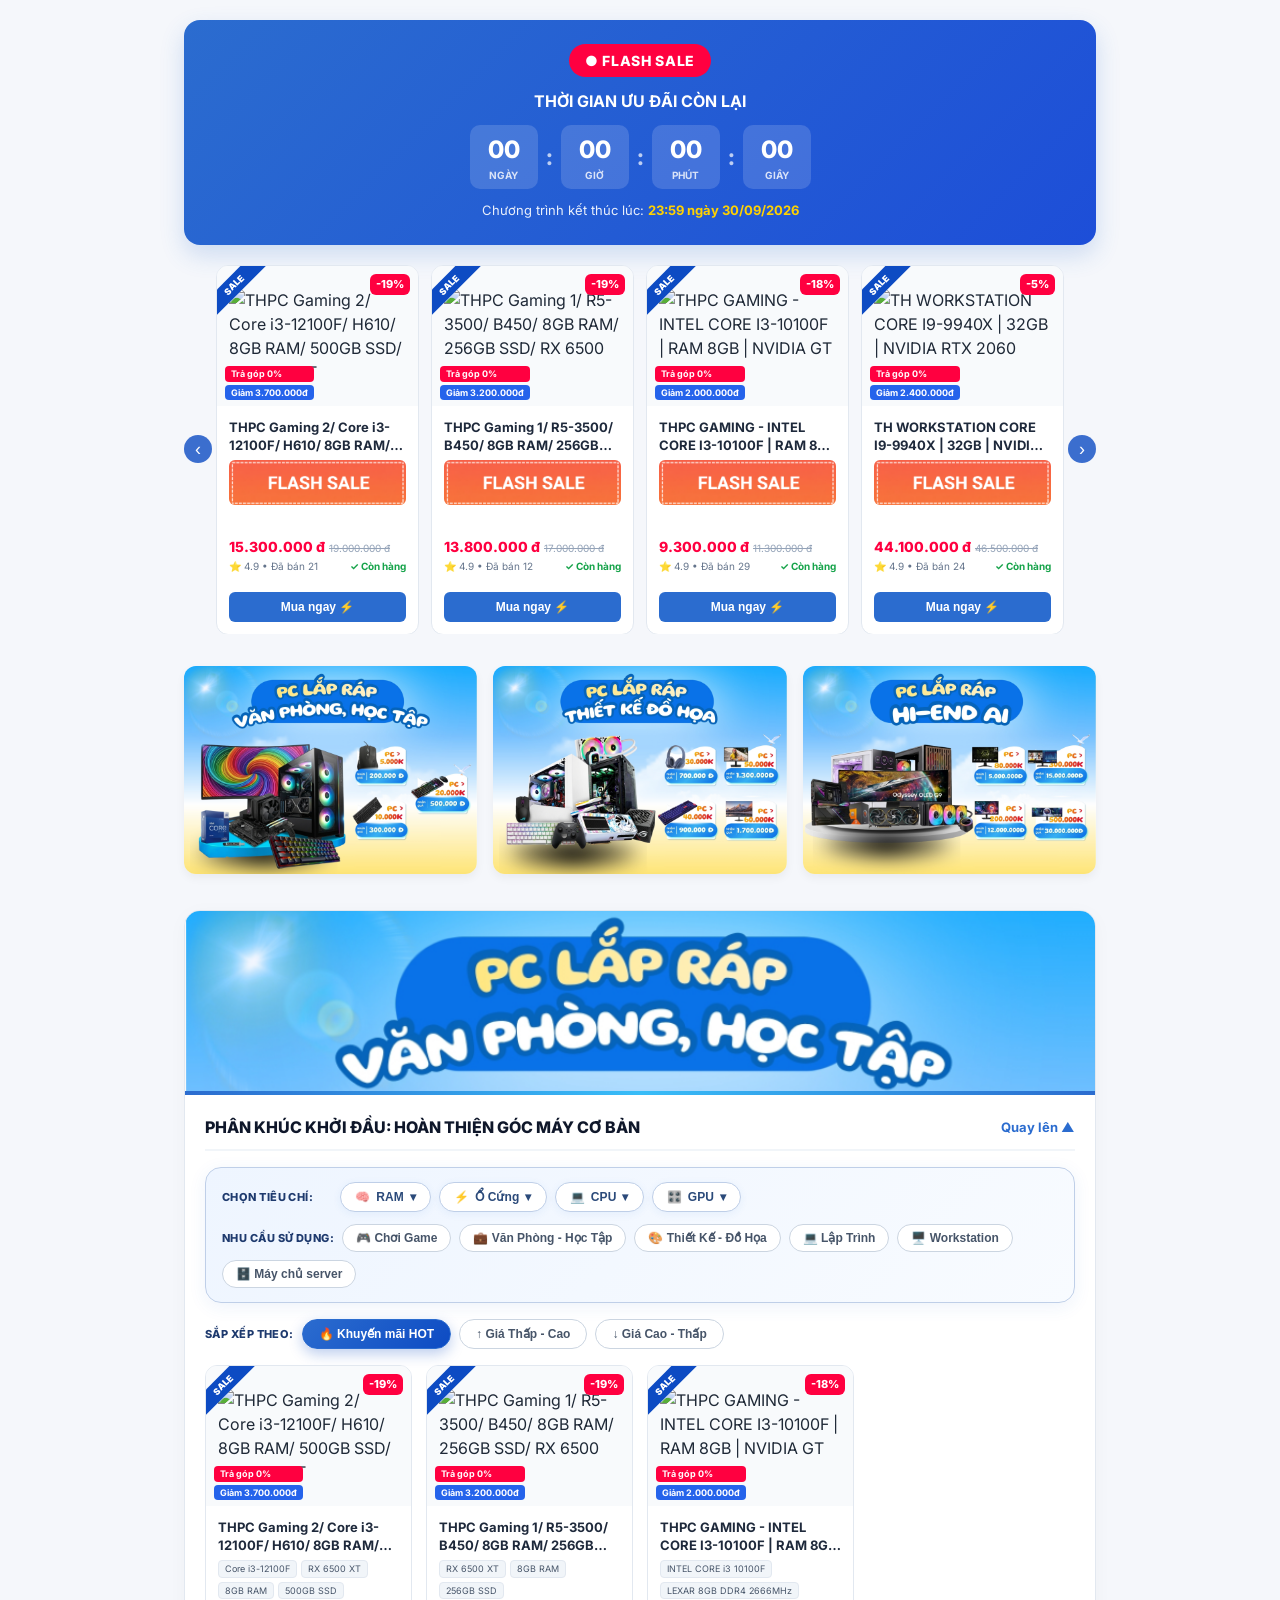
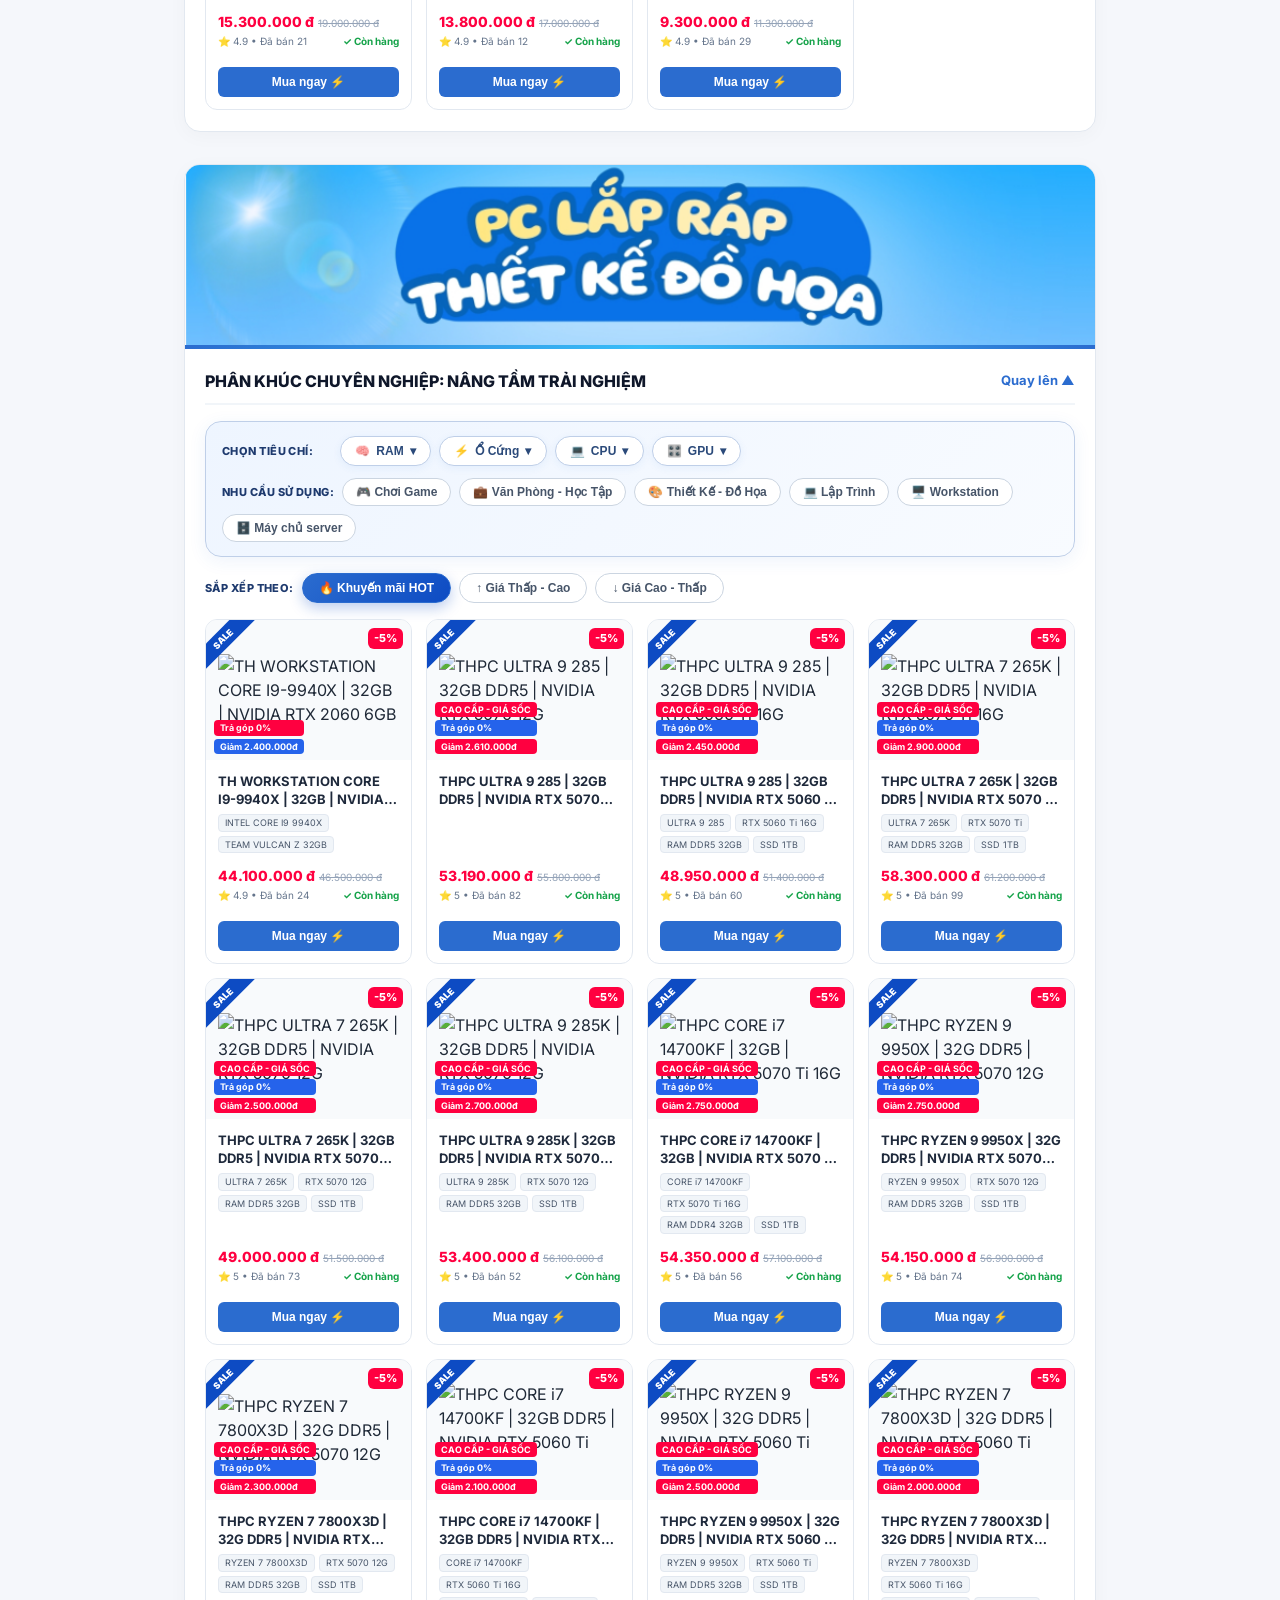
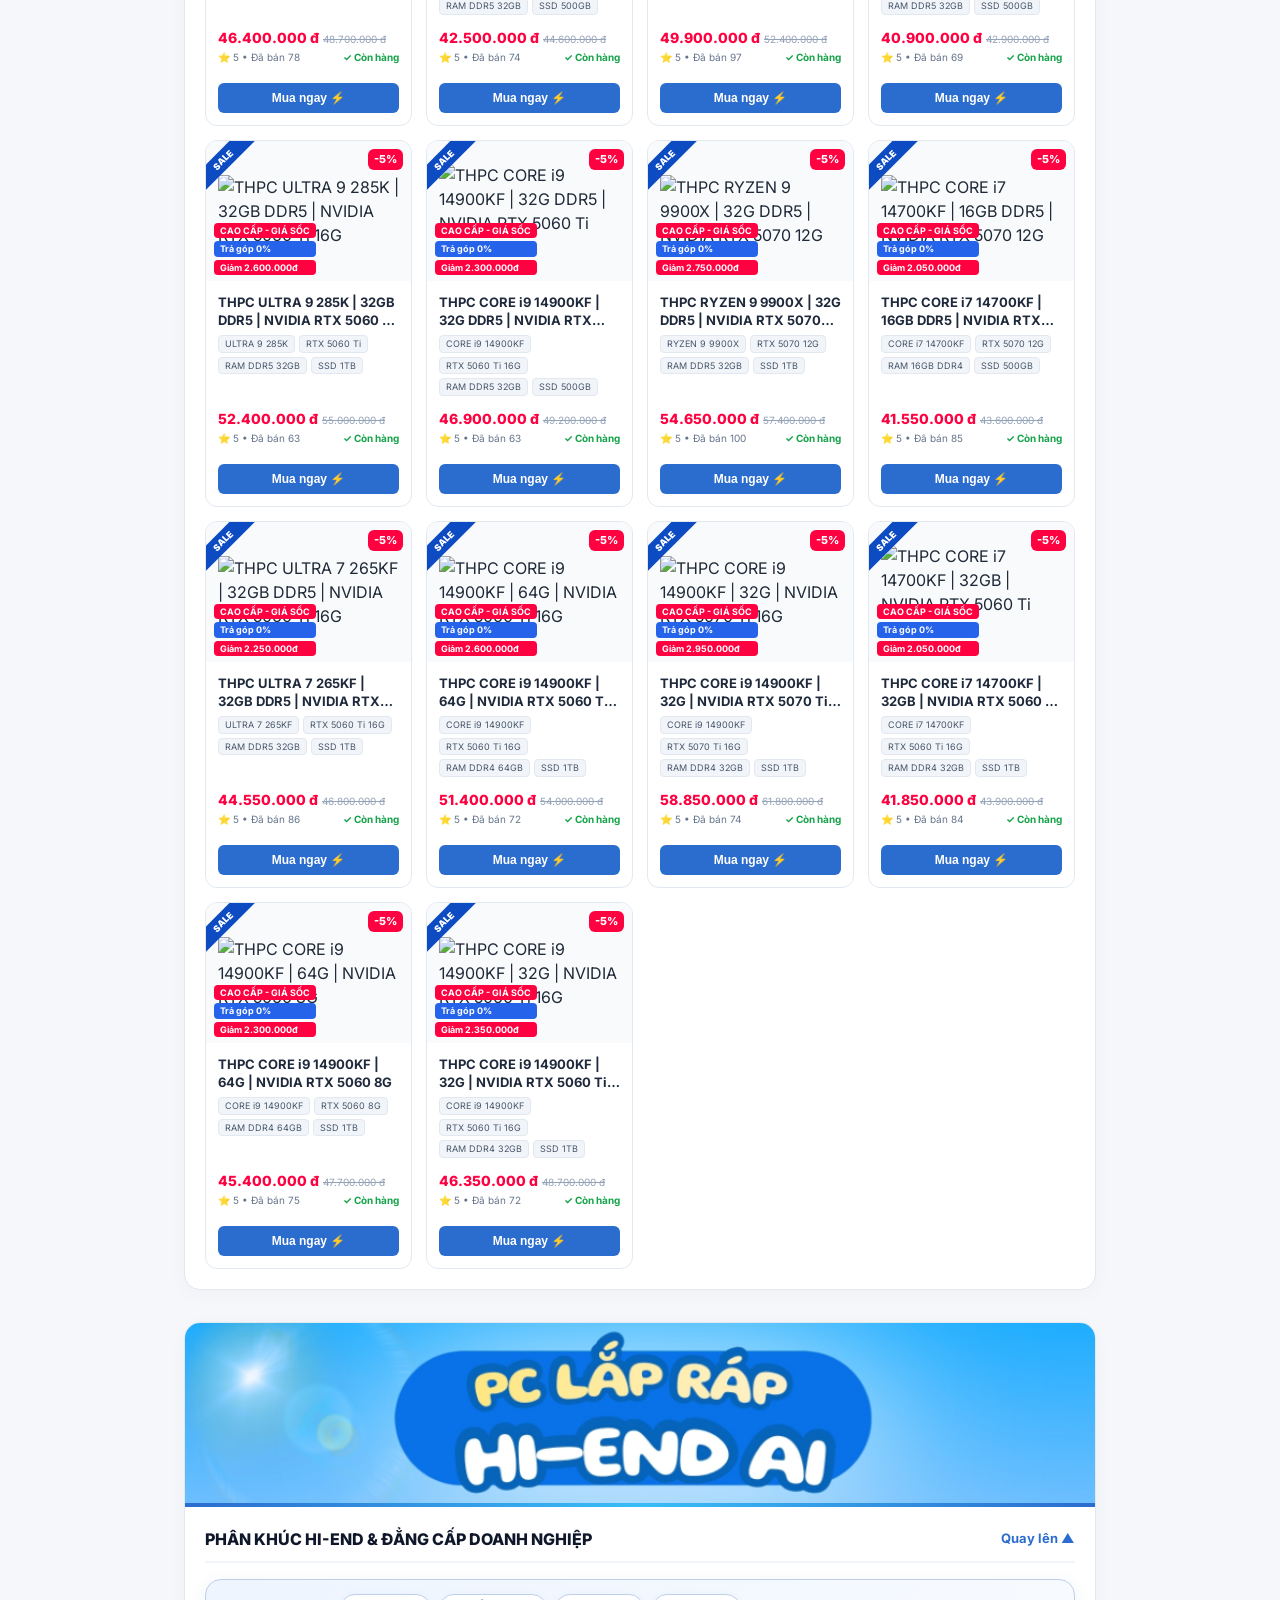
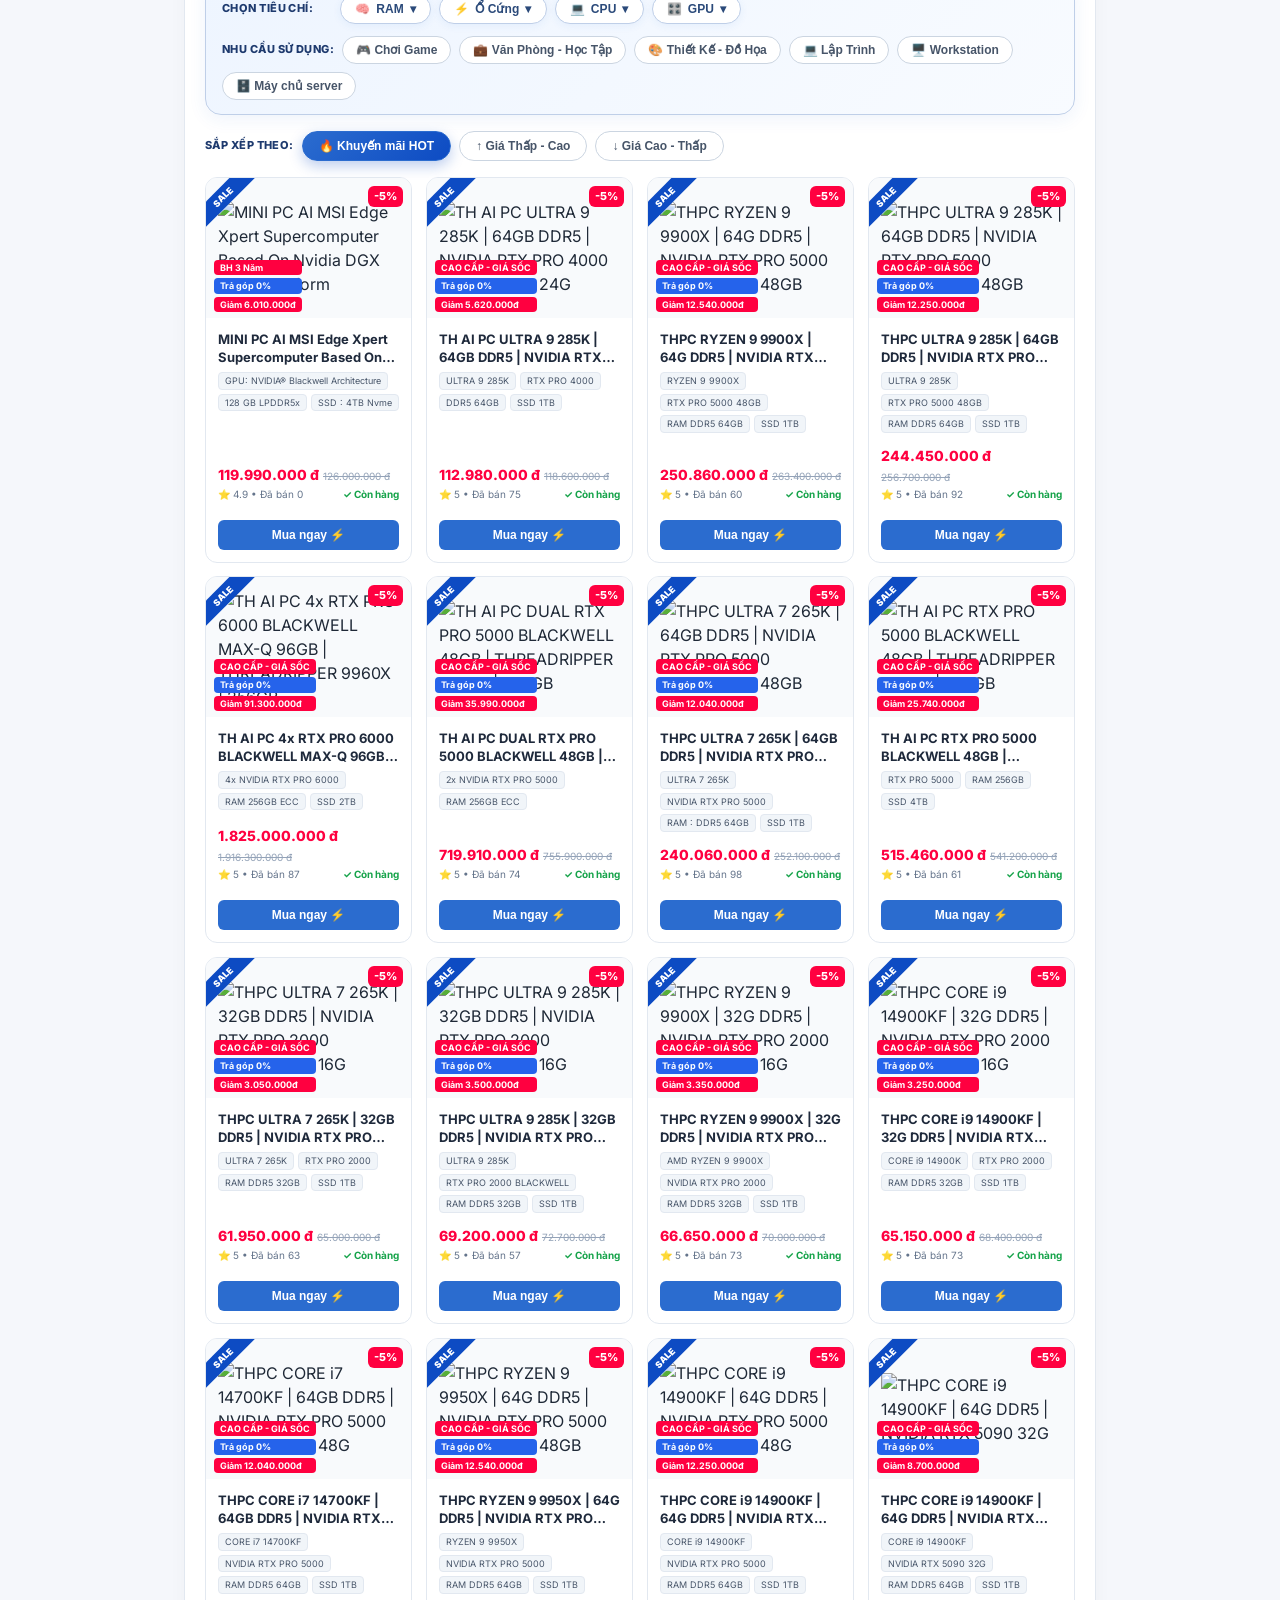
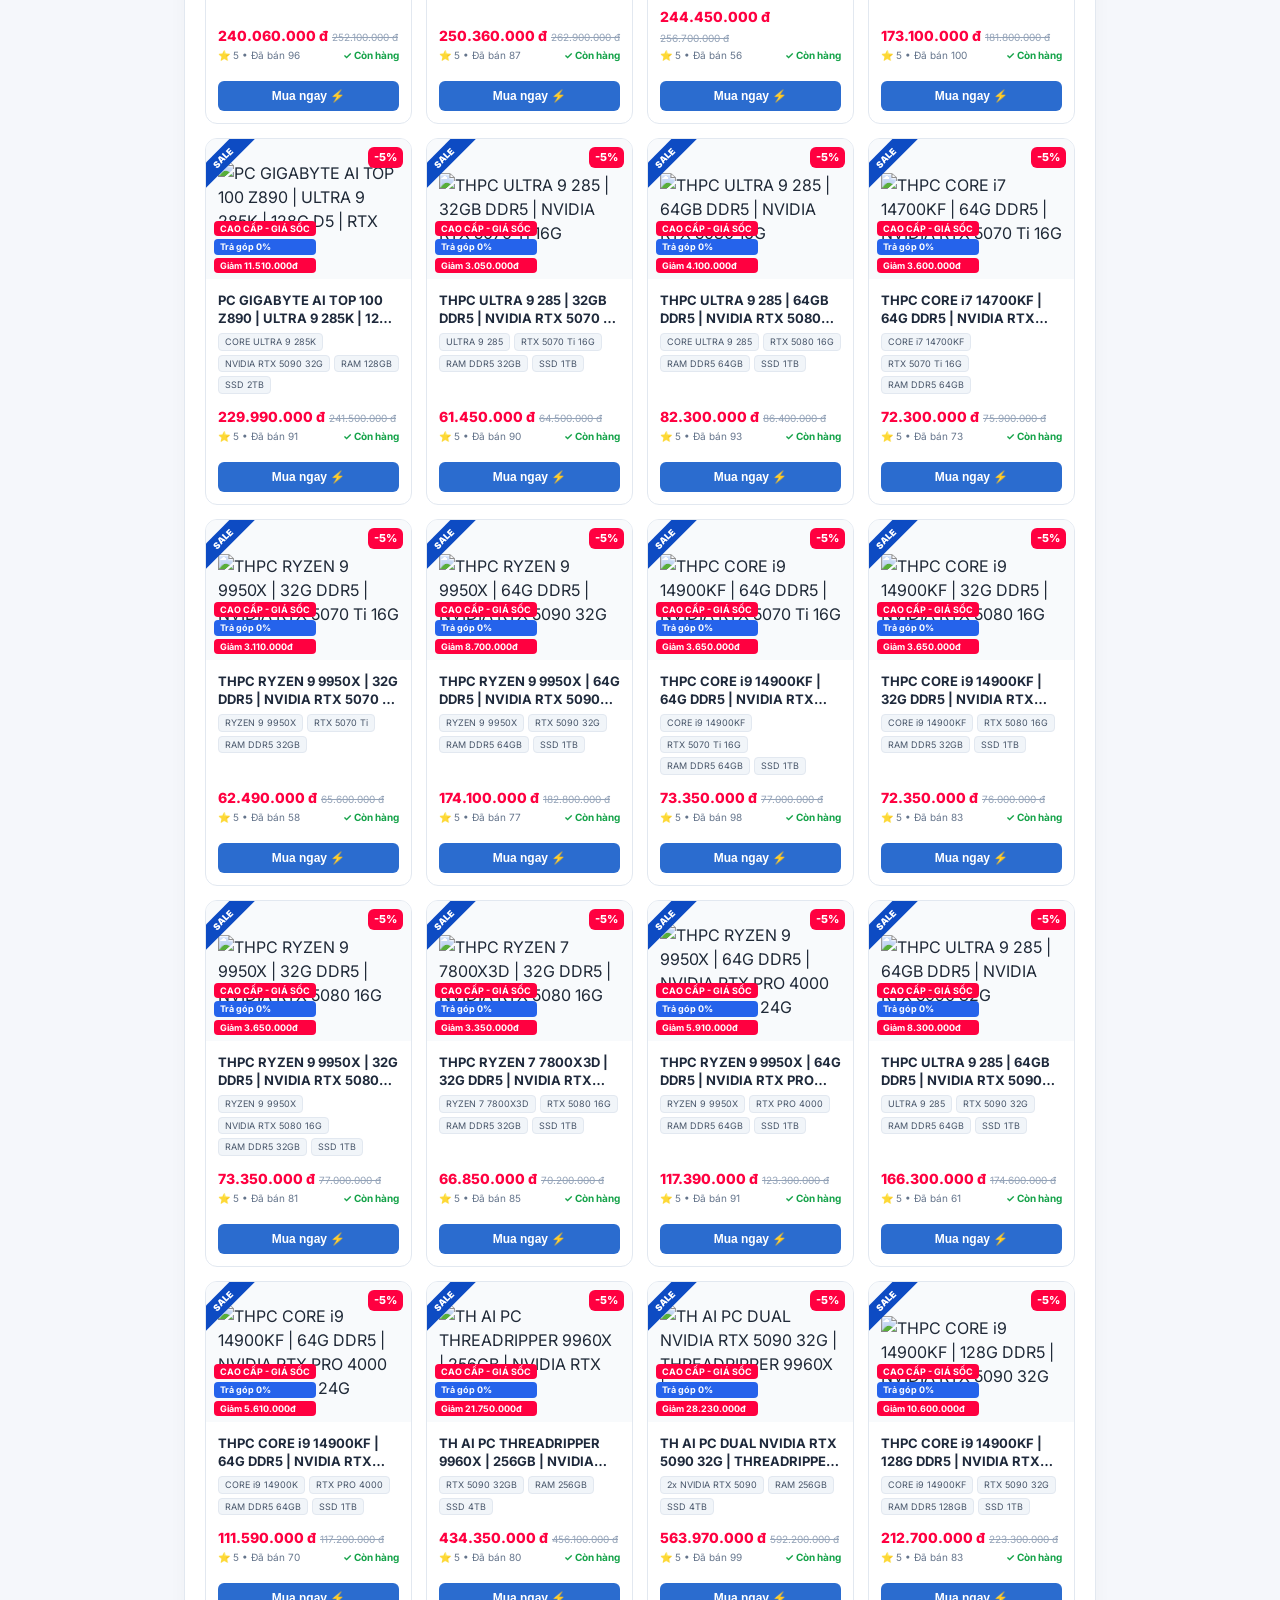
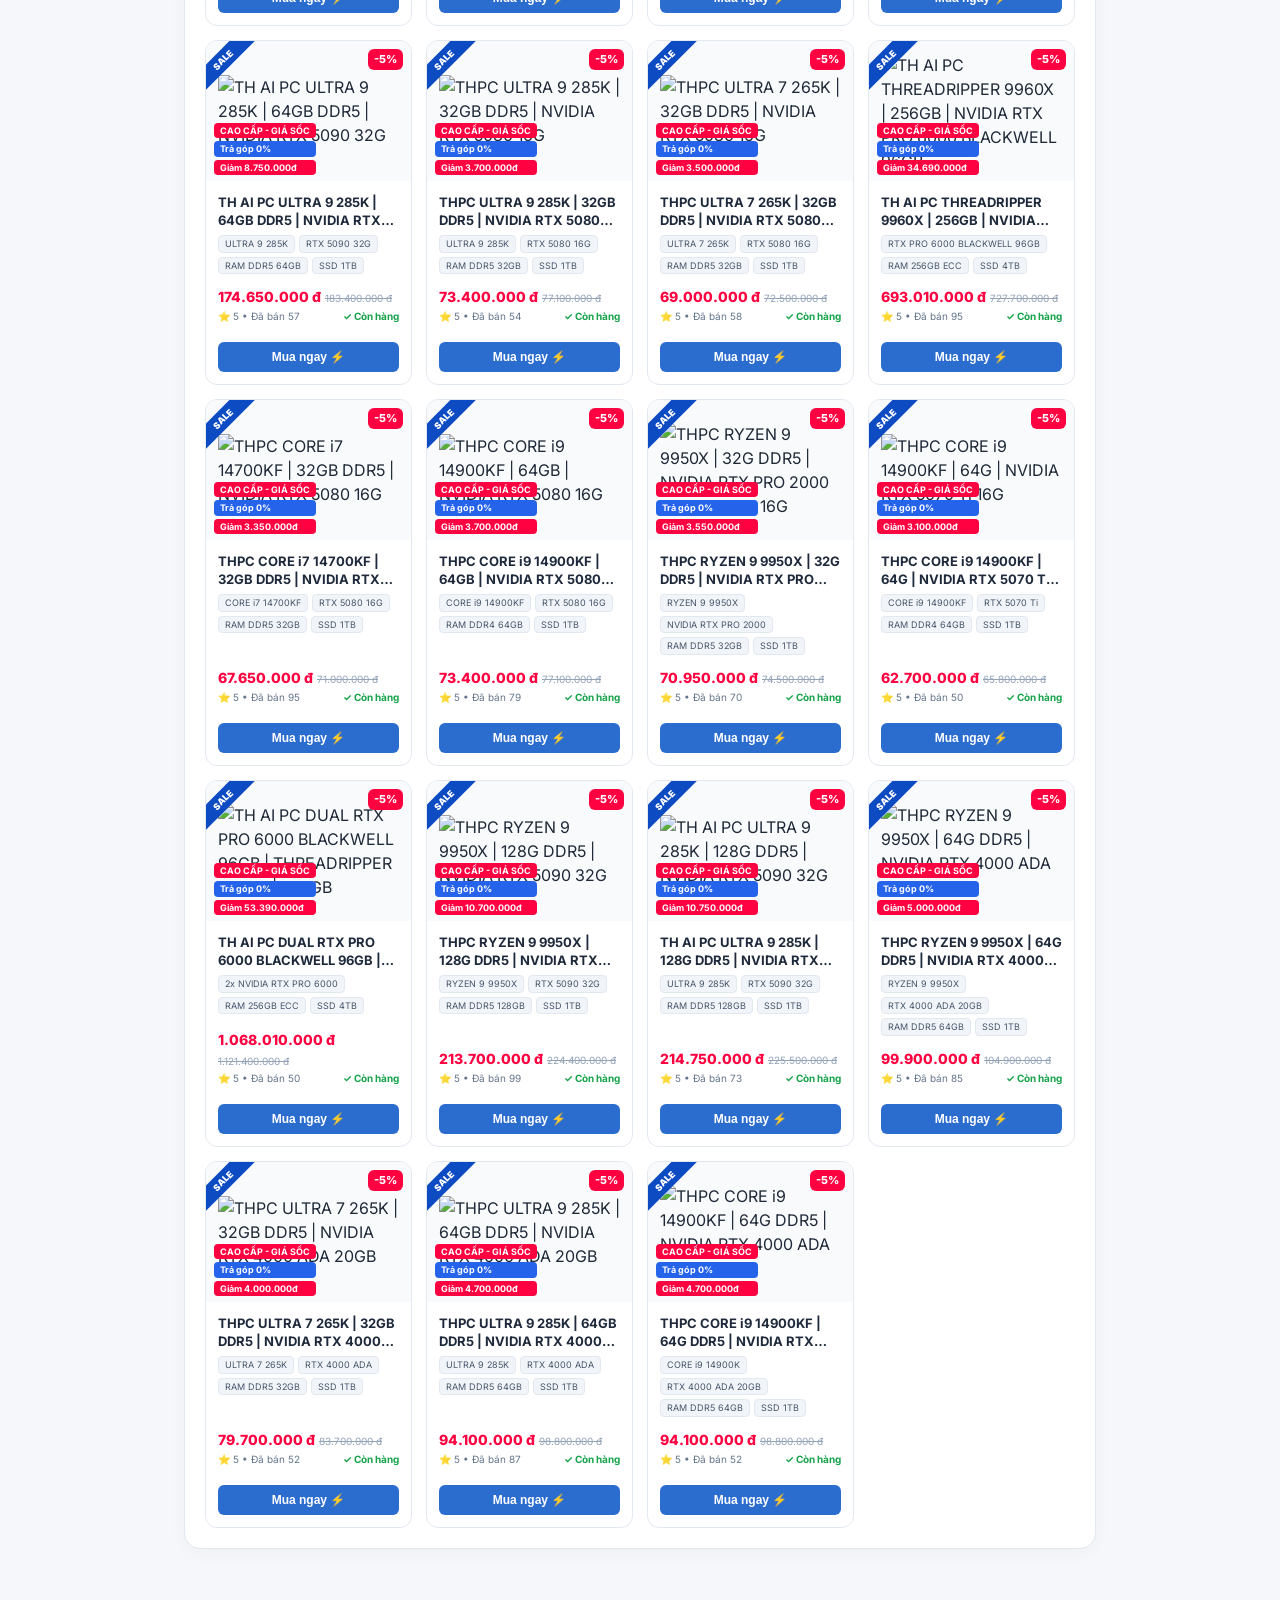
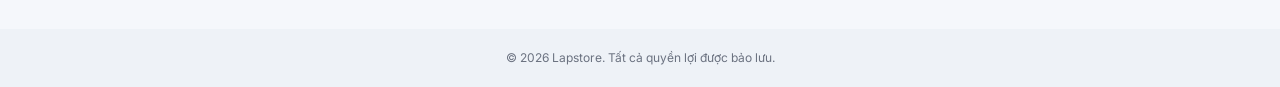
==== commit 1b012896: "font" ====
--- a/public/index.html
+++ b/public/index.html
@@ -3,18 +3,23 @@
   <head>
     <meta charset="UTF-8" />
     <meta name="viewport" content="width=device-width, initial-scale=1.0" />
-    <title>Lapstore - PC Lắp ráp</title>
+    <title>Lapstore - Máy Tính Lắp Ráp & Linh Kiện Chính Hãng</title>
+
+    <link rel="preconnect" href="https://fonts.googleapis.com">
+    <link rel="preconnect" href="https://fonts.gstatic.com" crossorigin>
+    <link href="https://fonts.googleapis.com/css2?family=Inter:wght@400;500;600;700;800&display=swap" rel="stylesheet">
+
     <link rel="stylesheet" href="assets/css/style.css" />
   </head>
   <body>
+    <!-- Header động nhận dữ liệu từ file header.html -->
     <div id="site-header"></div>
 
     <main id="top">
-      <!-- Banner section removed per request -->
-
+      <!-- KHỐI ĐẾM NGƯỢC FLASH SALE TỔNG THỂ -->
       <section class="countdown-section">
-        <span class="countdown-badge">● FLASH SALE</span>
-        <h2 class="countdown-title">Flash Sale kết thúc sau</h2>
+        <span class="countdown-badge">● FLASH SALE </span>
+        <h2 class="countdown-title">Thời gian ưu đãi còn lại</h2>
 
         <div class="countdown-boxes">
           <div class="countdown-box">
@@ -37,15 +42,15 @@
             <span class="countdown-label">GIÂY</span>
           </div>
         </div>
-
-        <p class="countdown-end-text">Kết thúc lúc <strong id="cd-end-label"></strong></p>
+        <p class="countdown-end-text">Chương trình kết thúc lúc: <strong id="cd-end-label"></strong></p>
       </section>
 
-      <!-- FLASH SALE SECTION (2 rows x 4 products) -->
+      <!-- KHỐI SẢN PHẨM FLASH SALE (AUTOMATIC CAROUSEL) -->
       <section class="flashsale-section">
         <div id="flashsale-grid" class="flashsale-grid"></div>
       </section>
 
+      <!-- BANNER CHUYỂN NHANH ĐẾN CÁC PHÂN KHÚC GIÁ -->
       <section class="segment-section">
         <div class="segment-banners">
           <div class="segment-banner-block">
@@ -66,14 +71,13 @@
         </div>
       </section>
 
+      <!-- KHU VỰC CHỨA CÁC PHÂN KHÚC DO JAVASCRIPT TỰ ĐỘNG RENDER -->
       <div id="product-sections"></div>
     </main>
 
     <footer class="footer">
-      <p>&nbsp;</p>
+      <p>© 2026 Lapstore. Tất cả quyền lợi được bảo lưu.</p>
     </footer>
-
-    <!-- Rule modal removed per request -->
 
     <script src="assets/js/app.js"></script>
   </body>
--- a/public/assets/css/style.css
+++ b/public/assets/css/style.css
@@ -8,767 +8,150 @@
   --card: #ffffff;
 }
 
-* {
-  box-sizing: border-box;
-  margin: 0;
-  padding: 0;
-}
+* { box-sizing: border-box; margin: 0; padding: 0; }
+
+html { scroll-behavior: smooth; }
 
 body {
-  font-family: Arial, Helvetica, sans-serif;
+  font-family: 'Inter', Arial, Helvetica, sans-serif;
   background: var(--bg);
   color: var(--text);
   line-height: 1.5;
 }
 
-a {
-  color: inherit;
-  text-decoration: none;
-}
-
-img {
-  display: block;
+a { color: inherit; text-decoration: none; }
+img { display: block; width: 100%; height: auto; }
+
+main { max-width: 960px; margin: 0 auto; padding: 0 24px 48px; }
+
+/* ===== COUNTDOWN SECTION ===== */
+.countdown-section {
+  background: linear-gradient(135deg, #2b6ccf 0%, #1d4ed8 100%);
+  border-radius: 16px;
+  padding: 24px;
+  text-align: center;
+  margin: 20px 0;
+  box-shadow: 0 10px 25px rgba(43, 108, 207, 0.2);
+}
+.countdown-badge {
+  display: inline-block;
+  background: #ff0040;
+  color: #fff;
+  font-size: 14px;
+  font-weight: 800;
+  padding: 6px 16px;
+  border-radius: 999px;
+  margin-bottom: 12px;
+  letter-spacing: 0.05em;
+}
+.countdown-title { color: #fff; font-size: 16px; font-weight: 700; margin-bottom: 12px; text-transform: uppercase; }
+.countdown-boxes { display: flex; align-items: center; justify-content: center; gap: 8px; margin-bottom: 12px; }
+.countdown-box { display: flex; flex-direction: column; align-items: center; justify-content: center; width: 68px; height: 64px; background: rgba(255,255,255,0.15); border-radius: 10px; }
+.countdown-number { color: #fff; font-size: 24px; font-weight: 800; }
+.countdown-label { color: rgba(255,255,255,0.8); font-size: 10px; font-weight: 700; }
+.countdown-sep { color: rgba(255,255,255,0.7); font-size: 24px; font-weight: 700; }
+.countdown-end-text { color: rgba(255,255,255,0.9); font-size: 13px; }
+.countdown-end-text strong { color: var(--accent); }
+
+/* ===== BANNER PHÂN KHÚC ===== */
+.segment-section { padding: 12px 0; }
+.segment-banners { display: grid; grid-template-columns: repeat(3, minmax(0, 1fr)); gap: 16px; }
+.segment-banner-link img { border-radius: 12px; transition: transform 0.3s ease; box-shadow: 0 4px 10px rgba(0,0,0,0.05); }
+.segment-banner-link:hover img { transform: translateY(-4px); box-shadow: 0 8px 20px rgba(43,108,207,0.15); }
+
+/* ===== KHUNG PHÂN KHÚC ===== */
+.segment-frame { background: #fff; border: 1px solid #e2e8f0; border-radius: 16px; overflow: hidden; margin: 24px 0 32px; box-shadow: 0 4px 20px rgba(0,0,0,0.03); }
+.segment-banner-frame { height: 180px; background: #0d4bc3; }
+.segment-banner-frame img { width: 100%; height: 100%; object-fit: cover; }
+.segment-divider { height: 4px; background: linear-gradient(90deg, #2b6ccf, #38bdf8, #2b6ccf); }
+.segment-body { padding: 20px; }
+.segment-header { display: flex; align-items: center; justify-content: space-between; margin-bottom: 16px; border-bottom: 2px solid #f1f5f9; padding-bottom: 10px; }
+.segment-header h2 { font-size: 16px; color: #0f172a; font-weight: 800; }
+.segment-header a { color: var(--primary); font-size: 13px; font-weight: 700; }
+
+/* ===== PRODUCT GRID ===== */
+.product-grid { display: grid; grid-template-columns: repeat(4, minmax(0, 1fr)); gap: 14px; }
+.product-card { background: var(--card); border: 1px solid #e2e8f0; border-radius: 12px; overflow: hidden; display: flex; flex-direction: column; position: relative; height: 100%; transition: transform 0.3s cubic-bezier(0.25,0.8,0.25,1), border-color 0.3s ease, box-shadow 0.3s ease; will-change: transform, box-shadow; }
+.product-card:hover { transform: translateY(-4px) scale(1.025); border-color: var(--primary); box-shadow: 0 12px 24px rgba(43,108,207,0.18); }
+.product-card-link { display: flex; flex-direction: column; flex: 1; }
+.product-img { position: relative; background: #f8fafc; height: 140px; padding: 12px; display: flex; align-items: center; justify-content: center; flex-shrink: 0; }
+.product-img img { max-width: 100%; max-height: 100%; object-fit: contain; transition: transform 0.3s ease; }
+.product-card:hover .product-img img { transform: scale(1.06); }
+.sale-ribbon { position: absolute; top: 10px; left: -28px; width: 90px; text-align: center; transform: rotate(-45deg); background: #0d4bc3; color: #fff; font-size: 9px; font-weight: 900; padding: 2px 0; z-index: 2; }
+.discount-badge { position: absolute; right: 8px; top: 8px; background: #ff0040; color: #fff; font-size: 11px; font-weight: 800; padding: 2px 6px; border-radius: 6px; z-index: 2; }
+.promo-badges { position: absolute; left: 8px; bottom: 6px; display: flex; flex-direction: column; gap: 3px; }
+.promo-badge { display: inline-block; padding: 1px 6px; border-radius: 4px; font-size: 9px; font-weight: 700; color: #fff; }
+.promo-badge-red { background: #ff0040; }
+.promo-badge-blue { background: #2563eb; }
+.product-info { padding: 12px; display: flex; flex-direction: column; gap: 6px; flex: 1; }
+.product-info h3 { font-size: 13px; font-weight: 700; color: #1e293b; line-height: 1.4; min-height: 36px; display: -webkit-box; -webkit-line-clamp: 2; -webkit-box-orient: vertical; overflow: hidden; transition: color 0.2s ease; }
+.product-card:hover .product-info h3 { color: var(--primary-dark); text-decoration: underline; text-underline-offset: 3px; }
+.spec-chips { display: flex; flex-wrap: wrap; gap: 4px; min-height: 18px; }
+.spec-chip { padding: 1px 6px; border-radius: 4px; border: 1px solid #e2e8f0; font-size: 9px; color: #475569; background: #f1f5f9; }
+
+/* ===== NHÃN VÉ FLASH SALE (ảnh fl.png, thay cho spec-chips trong carousel Flash Sale) ===== */
+.flash-ticket-img {
   width: 100%;
   height: auto;
-}
-
-.navbar {
-  background: #04539a;
-  display: flex;
-  align-items: center;
-  justify-content: space-between;
-  gap: 16px;
-  padding: 12px 24px;
-  flex-wrap: wrap;
-}
-
-.secondary-nav {
-  background: #003f78;
-}
-
-.category-toggle {
-  border: 0;
-  border-radius: 8px;
-  background: var(--accent);
-  color: #111827;
-  padding: 0 20px;
-  height: 48px;
-  font-weight: 700;
-  cursor: pointer;
-}
-
-.menu-icon {
-  display: inline-flex;
-  font-size: 16px;
-  margin-right: 6px;
-}
-
-.navbar-links {
-  display: flex;
-  flex-wrap: wrap;
-  gap: 16px;
-}
-
-.navbar-links a {
-  color: #fff;
-  font-size: 14px;
-  font-weight: 600;
-}
-
-.navbar-links a:hover {
-  color: var(--accent);
-}
-
-main {
-  max-width: 960px;
-  margin: 0 auto;
-  padding: 0 24px 48px;
-}
-
-.banner-section {
-  display: grid;
-  grid-template-columns: 1fr 1fr;
-  gap: 16px;
-  padding: 20px 0 10px;
-}
-
-.banner img {
-  border-radius: 12px;
-  box-shadow: 0 10px 24px rgba(0, 0, 0, 0.12);
-}
-
-/* ===== COUNTDOWN KHUYẾN MÃI ===== */
-.countdown-section {
-  background: linear-gradient(135deg, #6f8fe0 0%, #7b9ce8 50%, #6a86dd 100%);
-  border-radius: 18px;
-  padding: 28px 24px 24px;
-  text-align: center;
-  margin: 20px 0;
-  box-shadow: 0 14px 30px rgba(43, 108, 207, 0.25);
-}
-
-.countdown-badge {
-  display: inline-flex;
-  align-items: center;
-  gap: 8px;
-  background: linear-gradient(90deg, #ff4d4f 0%, #d40000 100%);
-  color: #fff;
-  font-size: 18px;
-  font-weight: 900;
-  letter-spacing: 0.04em;
-  padding: 8px 20px;
-  border-radius: 999px;
-  margin-bottom: 14px;
-  box-shadow: 0 8px 30px rgba(212, 0, 0, 0.18), inset 0 -2px 6px rgba(0,0,0,0.06);
-}
-
-/* Pulse animation for Flash Sale badge */
-.countdown-badge {
-  animation: badgePulse 2.6s ease-in-out infinite;
-  will-change: transform, box-shadow;
-}
-
-.countdown-badge:hover {
-  animation-duration: 1.2s;
-  transform: translateY(-3px) scale(1.02);
-}
-
-@keyframes badgePulse {
-  0% { transform: translateY(0) scale(1); box-shadow: 0 8px 30px rgba(212,0,0,0.18), inset 0 -2px 6px rgba(0,0,0,0.06); }
-  40% { transform: translateY(-2px) scale(1.02); box-shadow: 0 14px 36px rgba(212,0,0,0.22), inset 0 -2px 6px rgba(0,0,0,0.06); }
-  60% { transform: translateY(-1px) scale(1.01); box-shadow: 0 12px 32px rgba(212,0,0,0.20), inset 0 -2px 6px rgba(0,0,0,0.06); }
-  100% { transform: translateY(0) scale(1); box-shadow: 0 8px 30px rgba(212,0,0,0.18), inset 0 -2px 6px rgba(0,0,0,0.06); }
-}
-
-.countdown-title {
-  color: #fff;
-  font-size: 16px;
-  font-weight: 700;
-  margin-bottom: 14px;
-}
-
-/* Flash Sale visual enhancements */
-.countdown-badge {
-  position: relative;
-  overflow: hidden;
-}
-.countdown-badge::after {
-  content: '';
-  position: absolute;
-  inset: 0;
-  background: linear-gradient(90deg, rgba(255,255,255,0.03), rgba(255,255,255,0.08), rgba(255,255,255,0.03));
-  transform: translateX(-100%);
-  transition: transform 0.9s ease;
-}
-.countdown-badge:hover::after { transform: translateX(0); }
-
-.countdown-title {
-  text-transform: uppercase;
-  letter-spacing: 0.03em;
-  transition: text-shadow 0.25s ease, transform 0.25s ease;
-}
-.countdown-title:hover {
-  transform: translateY(-2px);
-  text-shadow: 0 6px 18px rgba(0,0,0,0.28);
-}
-
-.countdown-number {
-  color: #fff;
-  font-size: 34px;
-  font-weight: 800;
-  line-height: 1;
-  transition: transform 0.18s ease, text-shadow 0.18s ease;
-}
-.countdown-number.pulse {
-  animation: numberPulse 1.2s ease-in-out infinite;
-}
-
-@keyframes numberPulse {
-  0% { transform: translateY(0) scale(1); text-shadow: 0 0 0 rgba(255,255,255,0); }
-  50% { transform: translateY(-4px) scale(1.02); text-shadow: 0 8px 20px rgba(255,255,255,0.12); }
-  100% { transform: translateY(0) scale(1); text-shadow: 0 0 0 rgba(255,255,255,0); }
-}
-
-.countdown-boxes {
-  display: flex;
-  align-items: center;
-  justify-content: center;
-  gap: 10px;
-  flex-wrap: wrap;
+  border-radius: 6px;
+  display: block;
+}
+.product-bottom { margin-top: auto; padding-top: 6px; }
+.price-row { display: flex; align-items: baseline; flex-wrap: wrap; gap: 4px; margin-bottom: 2px; }
+.product-price { font-size: 14px; font-weight: 800; color: #ff0040; }
+.product-price-old { color: #94a3b8; text-decoration: line-through; font-size: 10px; }
+.rating-row { font-size: 10px; color: #64748b; display: flex; align-items: center; justify-content: space-between; }
+.stock-status { color: #16a34a; font-weight: 700; }
+.buy-btn { margin: 6px 12px 12px; border: 0; border-radius: 6px; background: #2b6ccf; color: #fff; padding: 8px; cursor: pointer; font-weight: 800; font-size: 12px; width: calc(100% - 24px); transition: background 0.2s ease, transform 0.2s ease, box-shadow 0.2s ease; flex-shrink: 0; }
+.buy-btn:hover { background: #0d4bc3; transform: scale(1.03); box-shadow: 0 4px 10px rgba(13,75,195,0.3); }
+
+/* ===== FLASH SALE CAROUSEL ===== */
+.flashsale-section { margin: 20px 0; }
+.flashsale-grid-wrapper-relative { position: relative; width: 100%; padding: 0 32px; }
+.flashsale-control { position: absolute; top: 50%; transform: translateY(-50%); z-index: 10; width: 28px; height: 28px; border: none; border-radius: 50%; display: flex; align-items: center; justify-content: center; font-size: 18px; color: #fff; background: rgba(13,75,195,0.8); cursor: pointer; }
+.flashsale-control:hover { background: #0d4bc3; }
+.flashsale-control-prev { left: 0; }
+.flashsale-control-next { right: 0; }
+
+.footer { text-align: center; padding: 20px; color: var(--muted); background: #eef2f7; font-size: 12px; }
+
+/* ===== RESPONSIVE ===== */
+@media (max-width: 1024px) {
+  .product-grid { grid-template-columns: repeat(2, minmax(0, 1fr)); }
+  .segment-banners { grid-template-columns: repeat(2, minmax(0, 1fr)); }
+}
+@media (max-width: 768px) {
+  main { padding: 0 12px 24px; }
+  .segment-banners { grid-template-columns: 1fr; }
+}
+
+/* ===== BỘ LỌC ĐA TIÊU CHÍ (FILTER BAR) ===== */
+.filter-bar {
+  background: linear-gradient(135deg, #eef5ff 0%, #f8fbff 100%);
+  border: 1.5px solid #bfcfe8;
+  border-radius: 16px;
+  padding: 14px 16px;
   margin-bottom: 16px;
-}
-
-.countdown-box {
   display: flex;
   flex-direction: column;
-  align-items: center;
-  justify-content: center;
-  gap: 6px;
-  width: 74px;
-  height: 74px;
-  background: rgba(255, 255, 255, 0.12);
-  border-radius: 12px;
-}
-
-.countdown-number {
-  color: #fff;
-  font-size: 26px;
-  font-weight: 800;
-  line-height: 1;
-}
-
-.countdown-label {
-  color: rgba(255, 255, 255, 0.85);
-  font-size: 11px;
-  font-weight: 700;
-  letter-spacing: 0.05em;
-}
-
-.countdown-sep {
-  color: rgba(255, 255, 255, 0.6);
-  font-size: 28px;
-  font-weight: 700;
-  margin-bottom: 26px;
-}
-
-.countdown-end-text {
-  color: rgba(255, 255, 255, 0.9);
-  font-size: 14px;
-}
-
-.countdown-end-text strong {
-  color: var(--accent);
-}
-
-@media (max-width: 480px) {
-  .countdown-box {
-    width: 70px;
-    height: 70px;
-  }
-  .countdown-number {
-    font-size: 26px;
-  }
-}
-
-.segment-section {
-  padding: 12px 0 24px;
-}
-
-.segment-banners {
-  display: grid;
-  grid-template-columns: repeat(3, minmax(0, 1fr));
-  gap: 18px;
-}
-
-.segment-banner-link img {
-  border-radius: 10px;
-  transition: transform 0.2s ease;
-}
-
-.segment-banner-link:hover img {
-  transform: scale(1.03);
-}
-
-/* ===== KHUNG SẢN PHẨM ===== */
-.segment-frame {
-  border: 3px solid #0d4bc3;
-  border-radius: 18px;
-  overflow: hidden;
-  background: #fffdf2;
-  margin: 24px 0 40px;
-  box-shadow: 0 14px 30px rgba(13, 75, 195, 0.14);
-}
-
-.segment-banner-frame {
-  height: 220px;
-  background: linear-gradient(135deg, var(--primary) 0%, var(--primary-dark) 100%);
-}
-
-.segment-banner-frame img {
-  width: 100%;
-  height: 100%;
-  object-fit: cover;
-}
-
-.segment-divider {
-  height: 5px;
-  background: linear-gradient(90deg, #e11d48 0%, #fda4af 50%, #e11d48 100%);
-}
-
-.segment-body {
-  padding: 16px 18px 24px;
-}
-
-.segment-header {
-  display: flex;
-  align-items: center;
-  justify-content: space-between;
   gap: 12px;
-  margin-bottom: 14px;
-}
-
-.segment-header h2 {
-  font-size: 18px;
-  color: #111827;
-}
-
-.segment-header a {
-  color: var(--primary);
-  font-size: 14px;
-  font-weight: 600;
-}
-
-.sort-row {
-  display: flex;
-  align-items: center;
-  flex-wrap: wrap;
-  gap: 10px;
-  margin-bottom: 14px;
-}
-
-.sort-label {
-  font-size: 13px;
-  color: var(--muted);
-  font-weight: 600;
-}
-
-.sort-btn {
-  border: 1px solid #d1d5db;
-  background: #fff;
-  color: var(--text);
-  font-size: 13px;
-  font-weight: 600;
-  padding: 7px 14px;
-  border-radius: 999px;
-  cursor: pointer;
-}
-
-.sort-btn:hover {
-  border-color: var(--primary);
-  color: var(--primary);
-}
-
-.segment-view-all {
-  display: flex;
-  justify-content: center;
-  margin-top: 16px;
-}
-
-.view-all-btn {
-  display: inline-block;
-  border: 1px solid #e11d48;
-  color: #e11d48;
-  font-weight: 700;
-  font-size: 13px;
-  padding: 10px 24px;
-  border-radius: 999px;
-}
-
-.view-all-btn:hover {
-  background: #e11d48;
-  color: #fff;
-}
-
-/* ===== HÀNG LOGO HÃNG ===== */
-.brand-logo-tabs {
-  display: flex;
-  flex-wrap: wrap;
-  gap: 8px;
-  margin-bottom: 0;
-}
-
-.brand-logo-tab {
-  display: inline-flex;
-  align-items: center;
-  justify-content: center;
-  border: 1px solid #dbe4f0;
-  background: #fff;
-  padding: 8px 18px;
-  border-radius: 999px;
-  cursor: pointer;
-  height: 42px;
-  transition: all 0.2s ease;
-  box-shadow: 0 2px 6px rgba(0, 0, 0, 0.04);
-}
-
-.brand-logo-tab img {
-  height: 20px;
-  width: auto;
-  object-fit: contain;
-}
-
-.brand-logo-tab:hover {
-  border-color: var(--primary);
-  transform: translateY(-1px);
-}
-
-.brand-logo-tab.active {
-  border-color: var(--primary);
-  background: linear-gradient(135deg, #eef5ff 0%, #e2ebff 100%);
-}
-
-/* ===== BADGE AI / BẢO HÀNH ===== */
-.ai-badge {
-  position: absolute;
-  top: 8px;
-  right: 8px;
-  width: 22px;
-  height: 22px;
-  border-radius: 50%;
-  background: #1d4ed8;
-  color: #fff;
-  font-size: 10px;
-  font-weight: 700;
-  display: inline-flex;
-  align-items: center;
-  justify-content: center;
-  box-shadow: 0 2px 6px rgba(0, 0, 0, 0.15);
-}
-
-.warranty-badge {
-  position: absolute;
-  top: 8px;
-  right: 8px;
-  background: linear-gradient(135deg, #d97706, #92400e);
-  color: #fff;
-  font-size: 9px;
-  font-weight: 700;
-  text-align: center;
-  line-height: 1.3;
-  padding: 4px 8px;
-  border-radius: 6px;
-  box-shadow: 0 2px 6px rgba(0, 0, 0, 0.2);
-}
-
-/* ===== CHIP QUÀ TẶNG / KHUYẾN MÃI / CẤU HÌNH ===== */
-.benefit-chips {
-  display: flex;
-  flex-wrap: wrap;
-  gap: 4px;
-  margin-bottom: 4px;
-}
-
-.benefit-chip {
-  display: inline-flex;
-  align-items: center;
-  gap: 3px;
-  background: #e0edff;
-  color: #1d4ed8;
-  font-size: 10px;
-  font-weight: 700;
-  padding: 3px 7px;
-  border-radius: 999px;
-}
-
-/* ===== PRODUCT GRID & CARD ===== */
-.product-section {
-  padding: 16px 0 6px;
-}
-
-.section-header {
-  display: flex;
-  align-items: center;
-  justify-content: space-between;
-  gap: 12px;
-  margin-bottom: 12px;
-}
-
-.section-header h2 {
-  font-size: 20px;
-  color: #111827;
-}
-
-.section-header a {
-  color: var(--primary);
-  font-size: 14px;
-  font-weight: 600;
-}
-
-.product-grid {
-  display: grid;
-  grid-template-columns: repeat(4, minmax(0, 1fr));
-  gap: 10px;
-}
-
-.product-grid-wrapper {
-  max-height: calc(6 * 340px + 5 * 10px);
-  overflow-y: auto;
-  padding-right: 4px;
-}
-
-.product-grid-wrapper::-webkit-scrollbar {
-  width: 6px;
-}
-
-.product-grid-wrapper::-webkit-scrollbar-thumb {
-  background: rgba(15, 23, 42, 0.18);
-  border-radius: 999px;
-}
-
-.product-card {
-  background: var(--card);
-  border: 1px solid #e5e7eb;
-  border-radius: 8px;
-  overflow: hidden;
-  display: flex;
-  flex-direction: column;
-  transition: transform 0.2s ease, box-shadow 0.2s ease;
-}
-
-.product-card:hover {
-  transform: scale(1.02);
-  box-shadow: 0 12px 28px rgba(0, 0, 0, 0.12);
-}
-
-.product-card-link {
-  display: block;
-  flex: 1;
-}
-
-.product-img {
-  position: relative;
-  background: linear-gradient(135deg, #6fc3e8, #4a72cc);
-  height: 140px;
-  padding: 10px;
-}
-
-.product-img img {
-  width: 100%;
-  height: 100%;
-  object-fit: contain;
-}
-
-.cert-icon {
-  position: absolute;
-  top: 8px;
-  left: 8px;
-  width: 22px;
-  height: 22px;
-  border-radius: 50%;
-  background: #fff;
-  display: inline-flex;
-  align-items: center;
-  justify-content: center;
-  font-size: 11px;
-  box-shadow: 0 2px 6px rgba(0, 0, 0, 0.15);
-}
-
-.os-badge {
-  position: absolute;
-  top: 8px;
-  right: 8px;
-  background: #fff;
-  color: #1f2937;
-  font-size: 10px;
-  font-weight: 600;
-  padding: 3px 6px;
-  border-radius: 4px;
-  box-shadow: 0 2px 6px rgba(0, 0, 0, 0.15);
-}
-
-.promo-badges {
-  position: absolute;
-  left: 8px;
-  bottom: 8px;
-  display: flex;
-  flex-direction: column;
-  align-items: flex-start;
-  gap: 4px;
-}
-
-.promo-badge {
-  display: inline-block;
-  padding: 3px 8px;
-  border-radius: 999px;
-  font-size: 10px;
-  font-weight: 700;
-  color: #fff;
-  box-shadow: 0 2px 6px rgba(0, 0, 0, 0.15);
-}
-
-.promo-badge-red    { background: #e11d48; }
-.promo-badge-blue   { background: #2563eb; }
-.promo-badge-yellow { background: #f59e0b; color: #111827; }
-
-.product-info {
-  padding: 9px 10px;
-  display: flex;
-  flex-direction: column;
-  gap: 5px;
-  flex: 1;
-}
-
-.product-info h3 {
-  font-size: 13px;
-  min-height: 38px;
-  line-height: 1.4;
-  transition: color 0.18s ease;
-  cursor: pointer;
-}
-
-/* Per-line underline on hover using text-decoration (works across wrapped lines) */
-.product-info h3:hover,
-.product-card:hover .product-info h3 {
-  color: var(--primary);
-  text-decoration: underline;
-  text-decoration-color: var(--primary);
-  text-decoration-thickness: 1px;
-  text-underline-offset: 3px;
-}
-
-.stock-status {
-  display: inline-flex;
-  align-items: center;
-  gap: 5px;
-  color: #16a34a;
-  font-size: 12px;
-  font-weight: 600;
-}
-
-.stock-dot {
-  display: inline-flex;
-  width: 14px;
-  height: 14px;
-  border-radius: 50%;
-  background: #dcfce7;
-  align-items: center;
-  justify-content: center;
-  font-size: 9px;
-}
-
-.spec-chips {
-  display: flex;
-  flex-wrap: wrap;
-  gap: 4px;
-}
-
-.spec-chip {
-  display: inline-block;
-  padding: 3px 7px;
-  border-radius: 999px;
-  border: 1px solid #d1d5db;
-  font-size: 10px;
-  color: var(--text);
-  background: #f9fafb;
-}
-
-.rating-row {
-  font-size: 11px;
-  color: var(--muted);
-}
-
-.product-price {
-  font-size: 15px;
-  font-weight: 700;
-  color: #e11d48;
-}
-
-.product-price-old {
-  display: inline-block;
-  margin-left: 6px;
-  color: #9ca3af;
-  text-decoration: line-through;
-  font-weight: 400;
-  font-size: 11px;
-}
-
-.buy-btn {
-  margin: 0 10px 10px;
-  border: 0;
-  border-radius: 6px;
-  background: var(--primary);
-  color: #fff;
-  padding: 8px 10px;
-  cursor: pointer;
-  font-weight: 700;
-  font-size: 13px;
-  width: calc(100% - 20px);
-}
-
-.buy-btn:hover {
-  background: var(--primary-dark);
-}
-
-.footer {
-  text-align: center;
-  padding: 24px;
-  color: var(--muted);
-  background: #eef2f7;
-}
-
-/* ===== KHOẢNG GIÁ ===== */
-.price-range-row {
+  box-shadow: 0 4px 18px rgba(43, 108, 207, 0.08);
+}
+
+.filter-criteria-row, .needs-row {
   display: flex;
   align-items: center;
   flex-wrap: wrap;
   gap: 8px;
-  margin-bottom: 0;
-}
-
-.price-range-label {
-  font-size: 13px;
-  font-weight: 700;
-  color: var(--text);
-  white-space: nowrap;
-}
-
-.price-range-options {
-  display: flex;
-  flex-wrap: wrap;
-  gap: 8px;
-}
-
-.price-range-btn {
-  border: 1px solid #dbe4f0;
-  background: linear-gradient(135deg, #ffffff 0%, #f8fbff 100%);
-  color: var(--text);
-  font-size: 13px;
-  font-weight: 700;
-  padding: 7px 14px;
-  border-radius: 999px;
-  cursor: pointer;
-  transition: all 0.2s ease;
-}
-
-.price-range-btn:hover {
-  border-color: var(--primary);
-  color: var(--primary);
-}
-
-.price-range-btn.active {
-  border-color: var(--primary);
-  border-width: 2px;
-  color: #fff;
-  background: linear-gradient(135deg, var(--primary) 0%, var(--primary-dark) 100%);
-}
-
-/* ===== FILTER BAR ===== */
-.filter-bar {
-  background: linear-gradient(135deg, #ffffff 0%, #f8fbff 100%);
-  border: 1px solid #e3ebf7;
-  border-radius: 14px;
-  padding: 14px 16px;
-  margin-bottom: 14px;
-  display: flex;
-  flex-direction: column;
-  gap: 10px;
-  box-shadow: 0 6px 18px rgba(15, 23, 42, 0.05);
-}
-
-.filter-brand-row,
-.filter-price-row,
-.filter-criteria-row {
-  display: flex;
-  flex-wrap: wrap;
-  align-items: center;
-  gap: 8px;
-}
-
-.filter-section-label {
-  font-size: 13px;
-  font-weight: 700;
-  color: var(--text);
-  white-space: nowrap;
+}
+
+.filter-section-label, .needs-label {
+  font-size: 11px;
+  font-weight: 800;
+  color: #1e3a6e;
+  min-width: 110px;
+  letter-spacing: 0.04em;
+  text-transform: uppercase;
 }
 
 .criteria-row {
@@ -786,25 +169,25 @@
   display: inline-flex;
   align-items: center;
   gap: 6px;
-  border: 1px solid #dbe4f0;
+  border: 1.5px solid #bfcfe8;
   background: #fff;
-  color: var(--text);
-  font-size: 13px;
-  font-weight: 700;
-  padding: 7px 12px;
+  color: #2b4a7a;
+  font-size: 12px;
+  font-weight: 800;
+  padding: 7px 14px;
   border-radius: 999px;
   cursor: pointer;
-  transition: all 0.2s ease;
+  transition: all 0.22s cubic-bezier(0.34, 1.56, 0.64, 1);
+  box-shadow: 0 2px 8px rgba(43, 108, 207, 0.07);
+  letter-spacing: 0.01em;
 }
 
 .criteria-toggle:hover {
   border-color: var(--primary);
   color: var(--primary);
-}
-
-.criteria-toggle .chevron {
-  font-size: 10px;
-  color: var(--muted);
+  background: #eef5ff;
+  transform: translateY(-2px) scale(1.05);
+  box-shadow: 0 6px 16px rgba(43, 108, 207, 0.18);
 }
 
 .criteria-panel {
@@ -812,305 +195,163 @@
   position: absolute;
   top: calc(100% + 8px);
   left: 0;
-  z-index: 20;
+  z-index: 90;
   background: #fff;
-  border: 1px solid #e5e7eb;
-  border-radius: 10px;
-  box-shadow: 0 12px 30px rgba(0, 0, 0, 0.14);
+  border: 1.5px solid #dbeafe;
+  border-radius: 14px;
+  box-shadow: 0 16px 40px rgba(43, 108, 207, 0.14);
   padding: 14px;
-  min-width: 300px;
-  max-width: 400px;
-}
-
-.criteria-panel.open {
-  display: block;
-}
+  width: 290px;
+  animation: panelFadeIn 0.18s ease;
+}
+
+@keyframes panelFadeIn {
+  from { opacity: 0; transform: translateY(-6px); }
+  to   { opacity: 1; transform: translateY(0); }
+}
+
+.criteria-panel.open { display: block; }
 
 .criteria-options {
   display: grid;
-  grid-template-columns: repeat(2, minmax(0, 1fr));
-  gap: 8px;
-  margin-bottom: 12px;
-  max-height: 240px;
+  grid-template-columns: repeat(2, 1fr);
+  gap: 7px;
+  margin-bottom: 10px;
+  max-height: 200px;
   overflow-y: auto;
 }
 
 .criteria-option {
-  border: 1px solid #e5e7eb;
-  background: #f9fafb;
-  color: var(--text);
-  font-size: 12px;
-  font-weight: 600;
-  padding: 8px 10px;
+  border: 1.5px solid #e2e8f0;
+  background: #f8fafc;
+  color: #334155;
+  font-size: 11px;
+  font-weight: 700;
+  padding: 7px 8px;
   border-radius: 8px;
   cursor: pointer;
-  text-align: left;
+  text-align: center;
   transition: all 0.18s ease;
 }
 
 .criteria-option:hover {
   border-color: var(--primary);
-  background: #eaf2ff;
+  background: #eff6ff;
+  color: var(--primary);
+  transform: scale(1.03);
 }
 
 .criteria-option.active {
-  border-color: var(--primary);
-  border-width: 2px;
-  background: #eef5ff;
-  color: var(--primary);
-  font-weight: 700;
+  border-color: transparent;
+  background: linear-gradient(135deg, #2b6ccf 0%, #0d4bc3 100%);
+  color: #fff;
+  font-weight: 800;
+  box-shadow: 0 3px 10px rgba(13, 75, 195, 0.25);
 }
 
 .apply-filter-btn {
-  display: block;
   width: 100%;
   border: 0;
   border-radius: 8px;
-  background: var(--primary);
-  color: #fff;
+  background: linear-gradient(135deg, #2b6ccf 0%, #0d4bc3 100%);
+  color: #fff;
+  font-weight: 800;
+  font-size: 13px;
+  padding: 9px;
+  cursor: pointer;
+  box-shadow: 0 4px 14px rgba(13, 75, 195, 0.25);
+  transition: box-shadow 0.2s, transform 0.15s;
+  letter-spacing: 0.02em;
+}
+
+.apply-filter-btn:hover {
+  box-shadow: 0 8px 22px rgba(13, 75, 195, 0.35);
+  transform: translateY(-1px);
+}
+
+/* ===== NEEDS TAGS ===== */
+.needs-tag {
+  border: 1.5px solid #cbd5e1;
+  background: #fff;
+  color: #475569;
+  font-size: 12px;
   font-weight: 700;
-  font-size: 14px;
-  padding: 9px;
-  cursor: pointer;
-}
-
-.apply-filter-btn:hover {
-  background: var(--primary-dark);
-}
-
-.needs-row {
-  display: flex;
-  flex-wrap: wrap;
-  align-items: center;
-  gap: 8px;
-}
-
-.needs-label {
-  font-size: 13px;
-  color: var(--muted);
-  font-weight: 600;
-}
-
-.needs-tag {
-  border: 1px solid #dbe4f0;
-  background: #fff;
-  color: var(--text);
-  font-size: 12px;
-  font-weight: 600;
-  padding: 7px 12px;
+  padding: 6px 13px;
   border-radius: 999px;
   cursor: pointer;
-  transition: all 0.2s ease;
+  transition: all 0.22s cubic-bezier(0.34, 1.56, 0.64, 1);
 }
 
 .needs-tag:hover {
   border-color: var(--primary);
   color: var(--primary);
+  background: #eff6ff;
+  transform: translateY(-2px) scale(1.06);
+  box-shadow: 0 5px 14px rgba(43, 108, 207, 0.15);
 }
 
 .needs-tag.active {
-  background: linear-gradient(135deg, #eef5ff 0%, #e2ebff 100%);
-  border-color: var(--primary);
-  border-width: 2px;
-  color: var(--primary);
-  font-weight: 700;
-}
-
-/* ===== MODAL ===== */
-.modal-overlay {
-  position: fixed;
-  inset: 0;
-  background: rgba(15, 23, 42, 0.55);
+  background: linear-gradient(135deg, #2b6ccf 0%, #0d4bc3 100%);
+  border-color: transparent;
+  color: #fff;
+  font-weight: 800;
+  box-shadow: 0 5px 14px rgba(13, 75, 195, 0.28);
+  transform: translateY(-1px);
+}
+
+/* ===== SORT ROW ===== */
+.sort-row {
   display: flex;
   align-items: center;
-  justify-content: center;
-  padding: 24px;
-  z-index: 999;
-}
-
-.modal-overlay.hidden { display: none; }
-
-.modal-content {
-  width: min(1000px, 100%);
+  flex-wrap: wrap;
+  gap: 8px;
+  margin-bottom: 16px;
+}
+
+.sort-label {
+  font-size: 11px;
+  font-weight: 800;
+  color: #1e3a6e;
+  letter-spacing: 0.04em;
+  text-transform: uppercase;
+}
+
+.sort-btn {
+  border: 1.5px solid #cbd5e1;
   background: #fff;
-  border-radius: 18px;
-  padding: 24px;
-  box-shadow: 0 24px 60px rgba(15, 23, 42, 0.22);
-  position: relative;
-}
-
-.modal-close {
-  position: absolute;
-  top: 14px;
-  right: 14px;
-  border: none;
-  background: transparent;
-  font-size: 24px;
-  line-height: 1;
-  cursor: pointer;
-  color: #111827;
-}
-
-.modal-body {
-  margin-top: 16px;
-  color: #1f2937;
-  line-height: 1.7;
-}
-
-/* ===== BANNER SLIDER ===== */
-.banner {
-  position: relative;
-  overflow: hidden;
-}
-
-.banner img {
-  display: block;
-  width: 100%;
-  height: auto;
-  border-radius: 12px;
-  box-shadow: 0 10px 24px rgba(0, 0, 0, 0.12);
-}
-
-.banner-slider { min-height: 0; }
-
-.slider-track {
-  display: flex;
-  width: 200%;
-  animation: slide-banners 10s ease-in-out infinite;
-}
-
-.banner-slide { flex: 0 0 50%; }
-
-.banner-slider .banner-slide img { border-radius: 12px; }
-
-.banner-rule {
-  margin: 8px 0 4px;
-  font-size: 30px;
-  color: var(--muted);
-}
-
-.banner-small {
-  overflow: hidden;
-  border-radius: 12px;
-  cursor: pointer;
-}
-
-.banner-small img {
-  width: 100%;
-  display: block;
-}
-
-/* ===== FLASH SALE SECTION ===== */
-.flashsale-section {
-  margin: 18px 0 28px;
-  background: transparent;
-}
-.flashsale-header {
-  display: flex;
-  align-items: center;
-  justify-content: space-between;
-  margin-bottom: 12px;
-}
-.flashsale-header h3 {
-  font-size: 18px;
-  color: #0b2545;
-  margin: 0;
-}
-.view-all-link {
+  color: #475569;
+  font-size: 12px;
+  font-weight: 700;
+  padding: 7px 16px;
+  border-radius: 999px;
+  cursor: pointer;
+  transition: all 0.22s cubic-bezier(0.34, 1.56, 0.64, 1);
+}
+
+.sort-btn:hover {
+  border-color: var(--primary);
   color: var(--primary);
-  font-weight: 700;
-}
-.flashsale-grid {
-  overflow: hidden;
-  position: relative;
-}
-.flashsale-controls {
-  display: flex;
-  justify-content: flex-end;
-  gap: 8px;
-  margin-bottom: 10px;
-}
-.flashsale-control {
-  width: 38px;
-  height: 38px;
-  border: 0;
-  border-radius: 999px;
-  background: #0d4bc3;
-  color: #fff;
-  font-size: 18px;
-  cursor: pointer;
-  box-shadow: 0 6px 14px rgba(13, 75, 195, 0.18);
-}
-.flashsale-control:hover {
-  background: #083a8f;
-}
-.flashsale-track {
-  display: flex;
-  transition: transform 0.7s ease;
-}
-.flashsale-slide {
-  flex: 0 0 100%;
-  display: grid;
-  grid-template-columns: repeat(4, minmax(0, 1fr));
-  gap: 12px;
-}
-.flashsale-item {
-  min-width: 0;
-}
-.flashsale-item .product-card { height: 100%; }
-
-.flashsale-slide-item {
-  flex: 0 0 calc(25% - 9px);
-  min-width: 0;
-}
-
-@media (max-width: 1024px) {
-  .flashsale-slide { grid-template-columns: repeat(2, minmax(0, 1fr)); }
-}
-
+  background: #eff6ff;
+  transform: translateY(-2px) scale(1.04);
+  box-shadow: 0 5px 14px rgba(43, 108, 207, 0.13);
+}
+
+/* sort active — dùng inline style từ JS, override bằng class */
+.sort-btn[style*="var(--primary)"],
+.sort-btn.active {
+  background: linear-gradient(135deg, #2b6ccf 0%, #0d4bc3 100%);
+  border-color: transparent;
+  color: #fff;
+  font-weight: 800;
+  box-shadow: 0 5px 14px rgba(13, 75, 195, 0.28);
+}
+
+/* Mobile scroll */
 @media (max-width: 768px) {
-  .flashsale-slide { grid-template-columns: 1fr; }
-}
-
-@keyframes slide-banners {
-  0%, 40%  { transform: translateX(0); }
-  45%, 85% { transform: translateX(-50%); }
-  90%, 100%{ transform: translateX(0); }
-}
-
-/* ===== RESPONSIVE ===== */
-@media (max-width: 1024px) {
-  .product-grid {
-    grid-template-columns: repeat(2, minmax(0, 1fr));
-  }
-  .segment-banners {
-    grid-template-columns: 1fr 1fr;
-  }
-}
-
-@media (max-width: 768px) {
-  .navbar, main {
-    padding-left: 16px;
-    padding-right: 16px;
-  }
-  .banner-section, .segment-banners {
-    grid-template-columns: 1fr;
-    display: flex;
-    flex-direction: column;
-  }
-  .filter-bar { padding: 12px; }
   .criteria-row, .needs-row {
     flex-wrap: nowrap;
     overflow-x: auto;
-    padding-bottom: 6px;
+    padding-bottom: 4px;
     -webkit-overflow-scrolling: touch;
   }
-}
-
-/* Ensure brand logos and price range are hidden when removed from UI */
-.filter-brand-row,
-.filter-price-row,
-.brand-logo-tabs,
-.price-range-row {
-  display: none !important;
 }
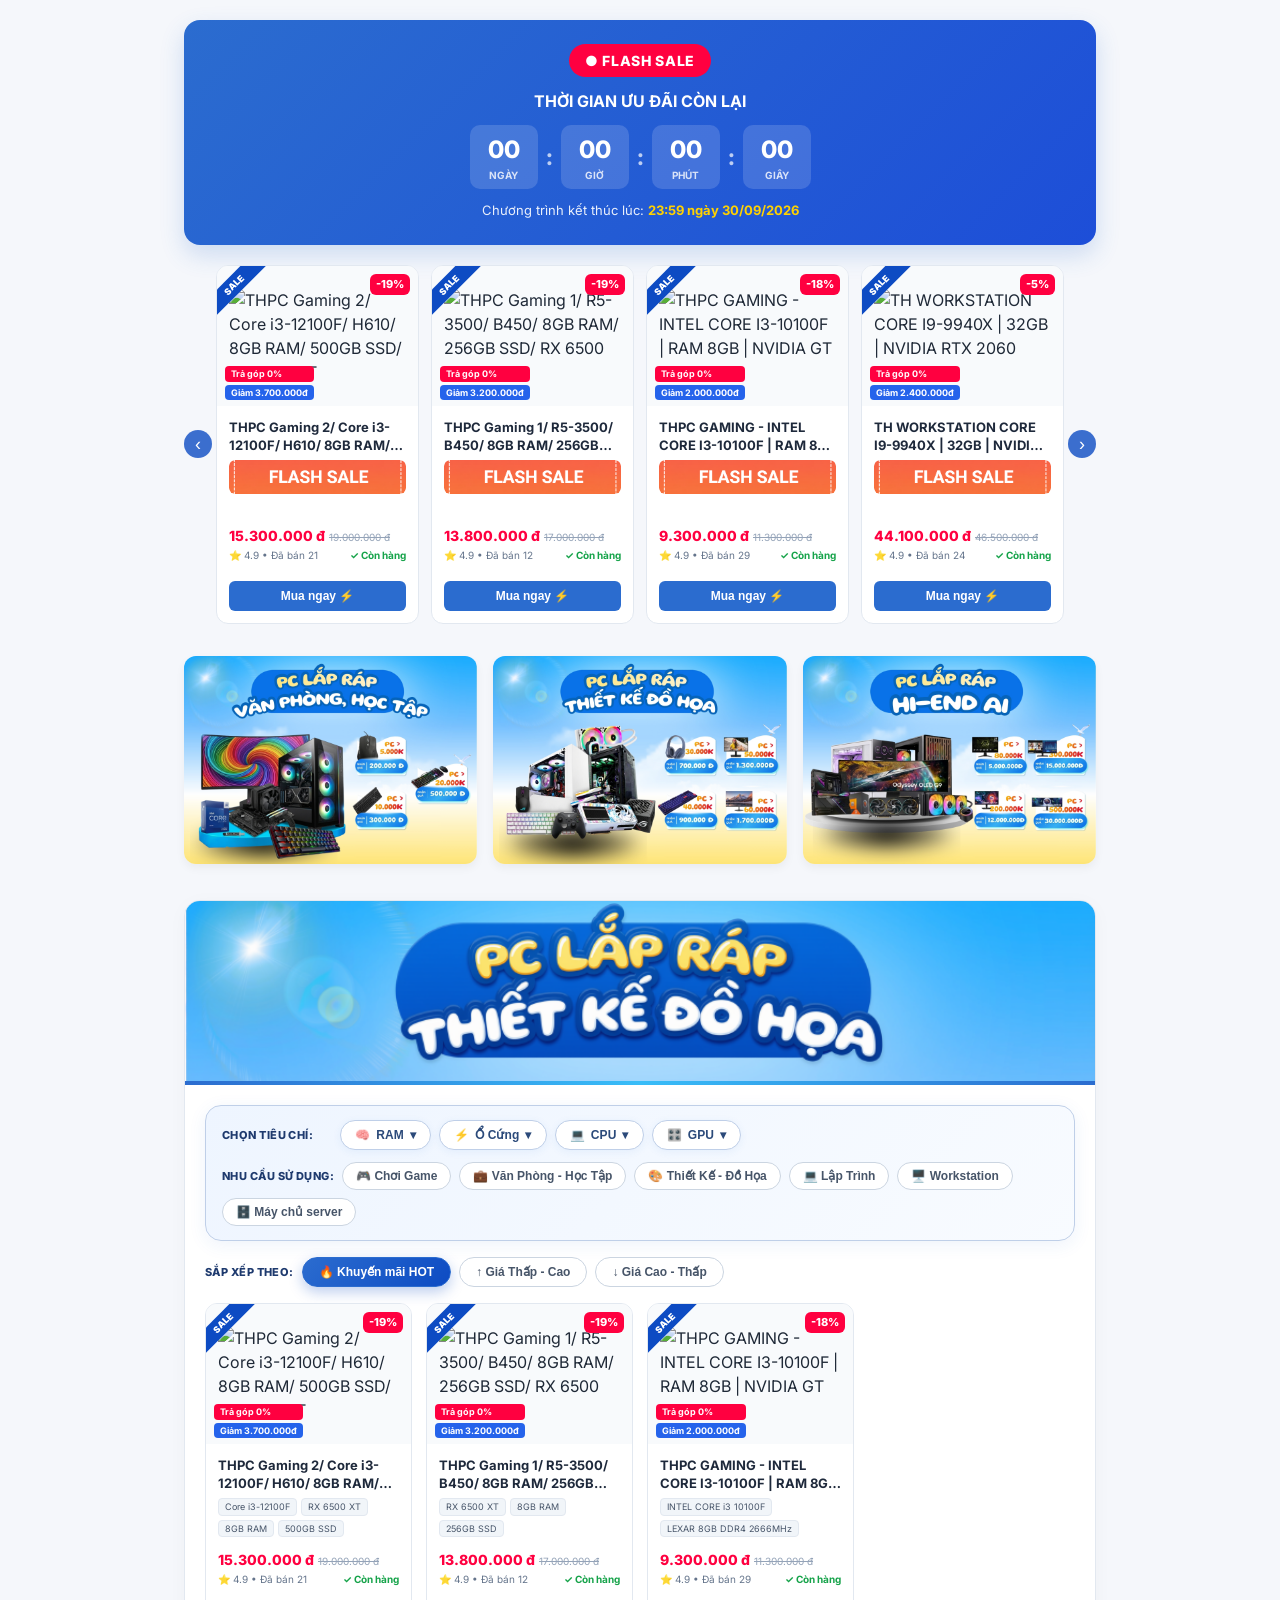
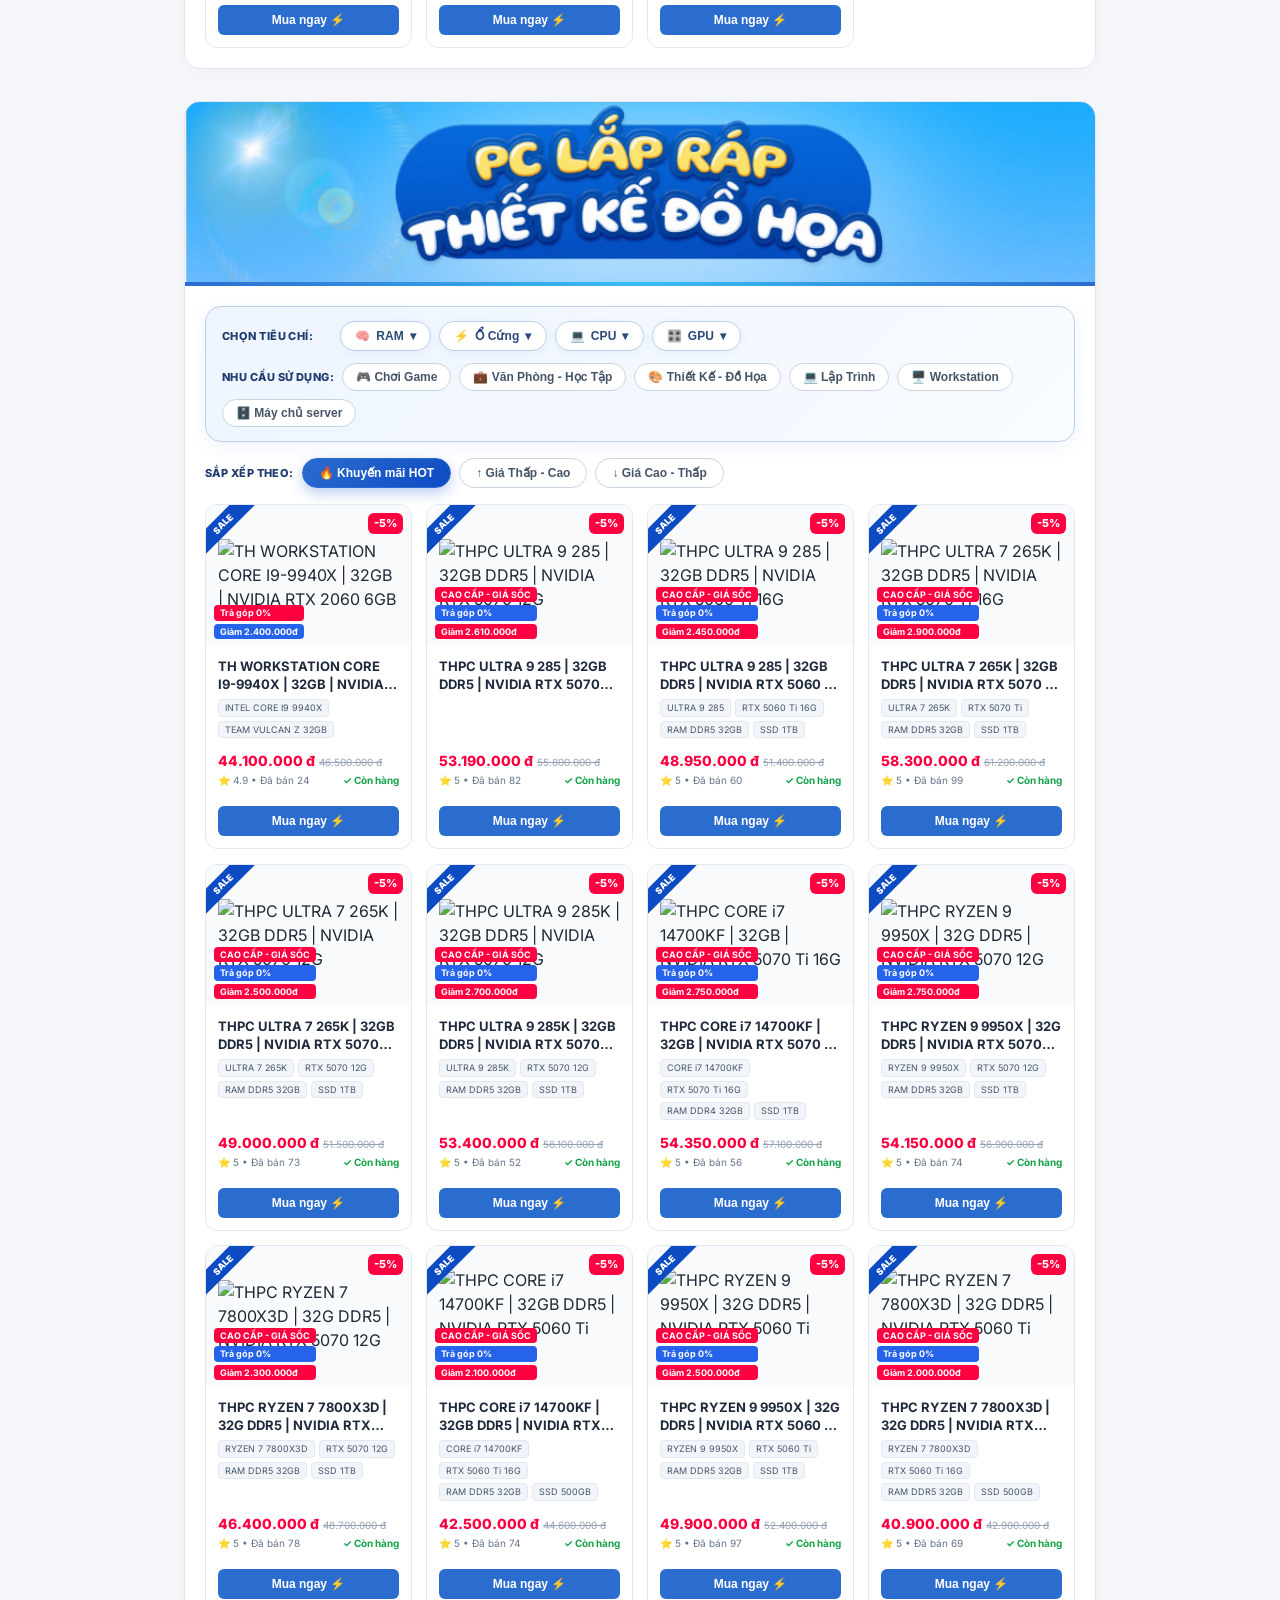
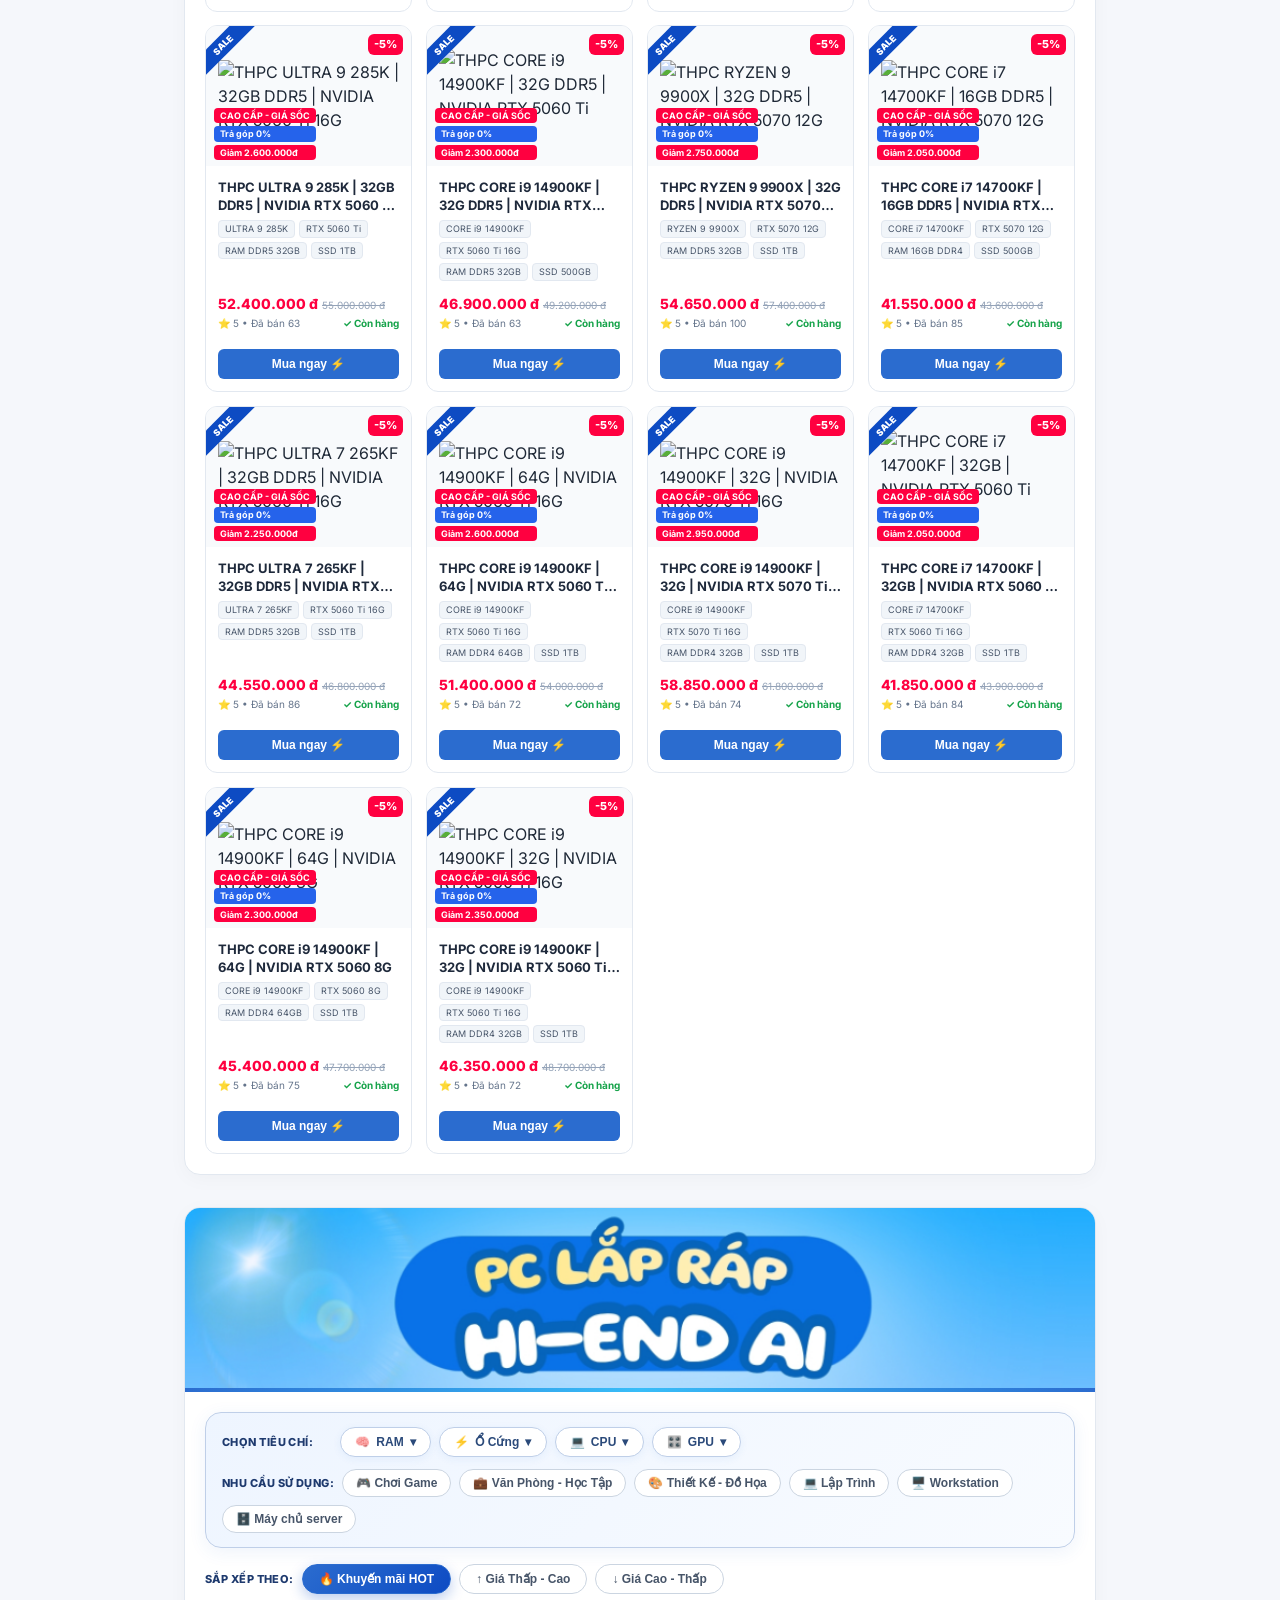
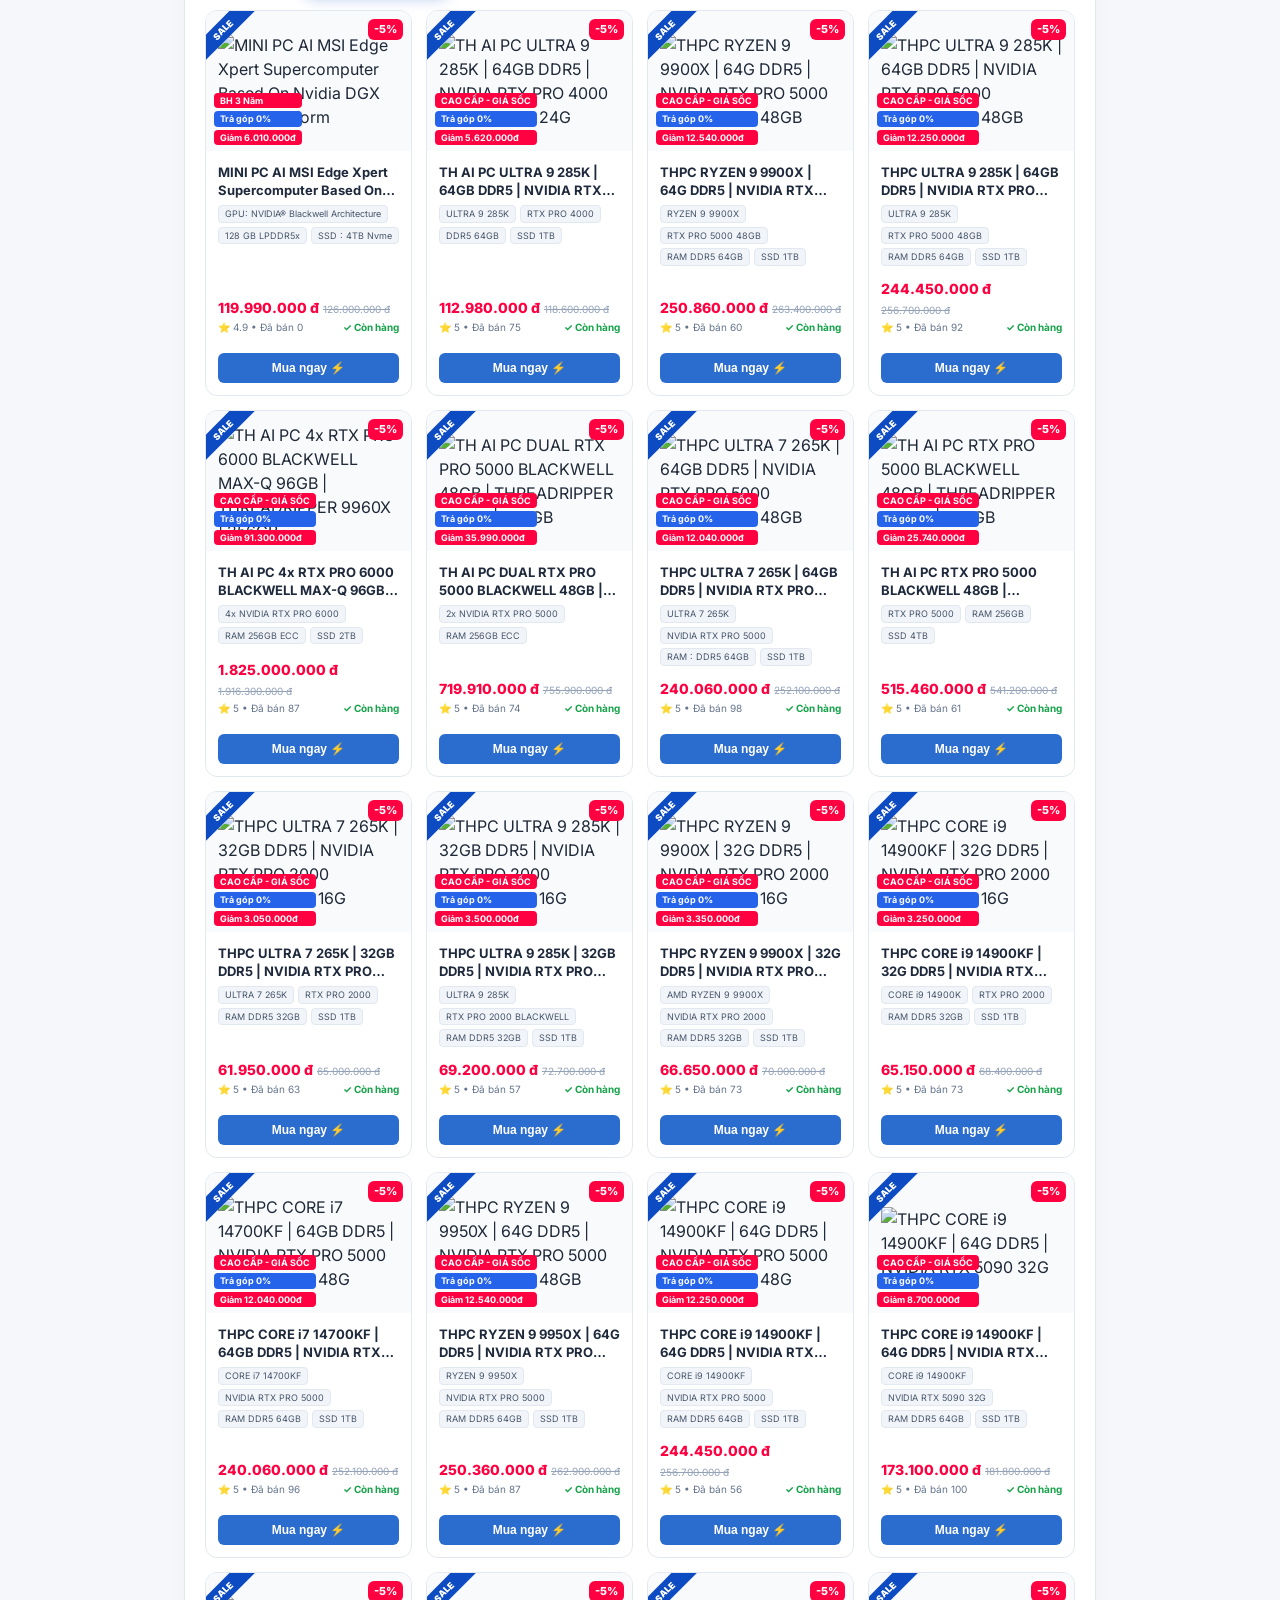
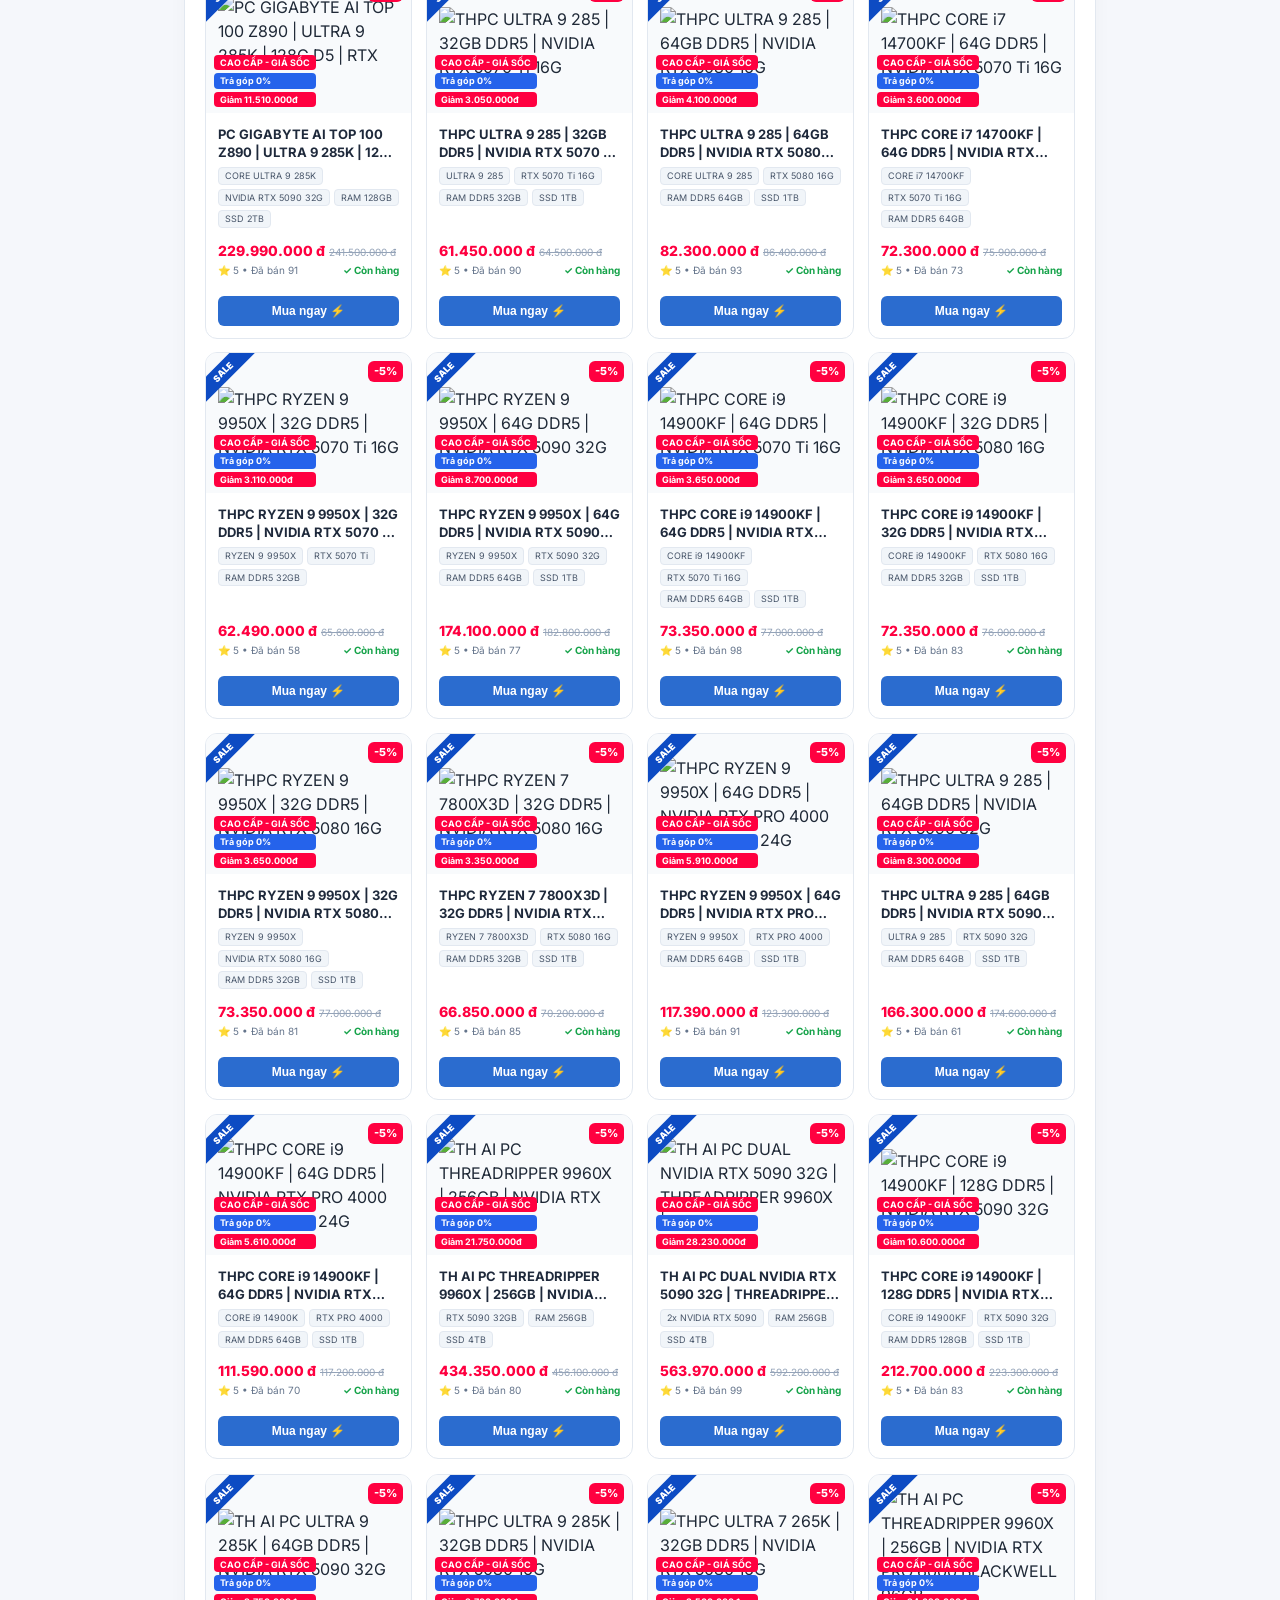
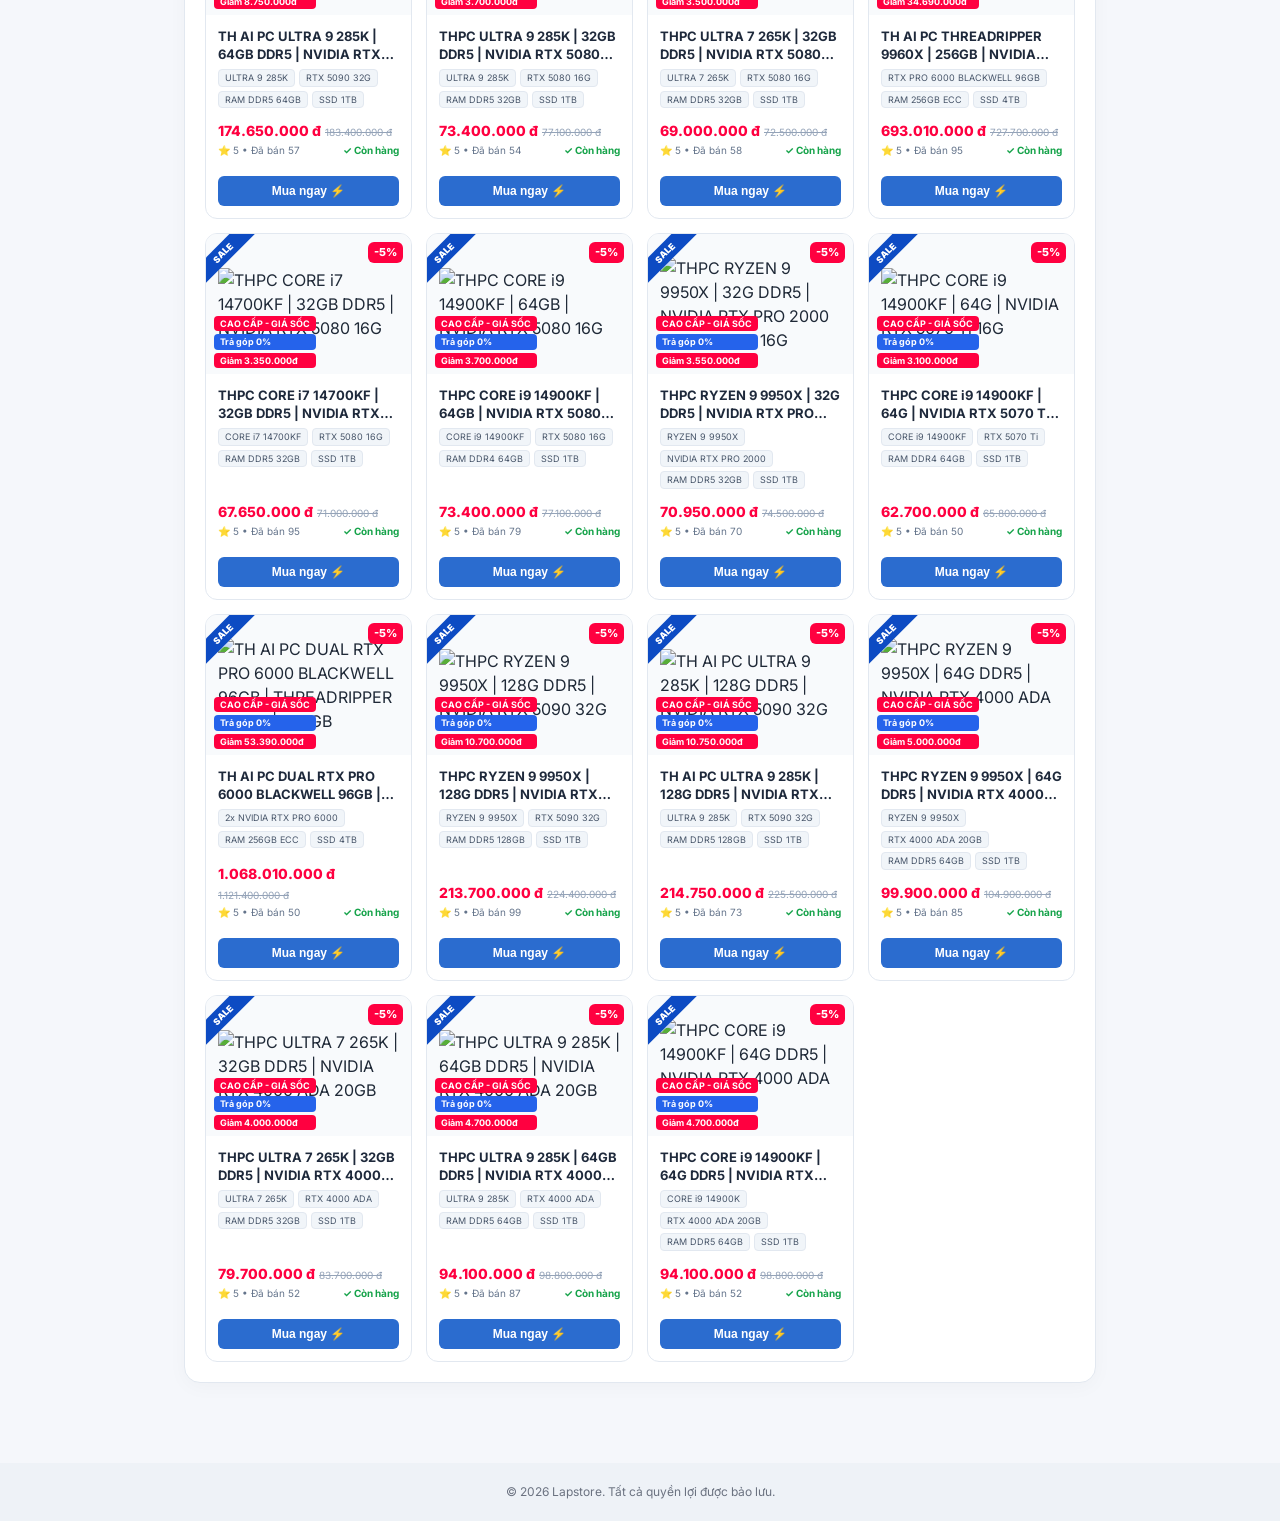
==== commit c8cb75f8: "a" ====
--- a/public/index.html
+++ b/public/index.html
@@ -8,7 +8,10 @@
     <link rel="preconnect" href="https://fonts.googleapis.com">
     <link rel="preconnect" href="https://fonts.gstatic.com" crossorigin>
     <link href="https://fonts.googleapis.com/css2?family=Inter:wght@400;500;600;700;800&display=swap" rel="stylesheet">
-
+    
+    <link rel="preconnect" href="https://fonts.googleapis.com" />
+    <link rel="preconnect" href="https://fonts.gstatic.com" crossorigin />
+    <link href="https://fonts.googleapis.com/css2?family=Inter:wght@400;600;700;800&display=swap" rel="stylesheet" />
     <link rel="stylesheet" href="assets/css/style.css" />
   </head>
   <body>
--- a/public/assets/css/style.css
+++ b/public/assets/css/style.css
@@ -90,11 +90,41 @@
 .spec-chip { padding: 1px 6px; border-radius: 4px; border: 1px solid #e2e8f0; font-size: 9px; color: #475569; background: #f1f5f9; }
 
 /* ===== NHÃN VÉ FLASH SALE (ảnh fl.png, thay cho spec-chips trong carousel Flash Sale) ===== */
+.flash-ticket-wrap {
+  position: relative;
+  overflow: hidden;
+  border-radius: 6px;
+  animation: ticketGlow 1.8s ease-in-out infinite;
+}
+
 .flash-ticket-img {
   width: 100%;
-  height: auto;
+  height: 34px;
+  object-fit: cover;
   border-radius: 6px;
   display: block;
+}
+
+.flash-ticket-wrap::after {
+  content: '';
+  position: absolute;
+  top: 0;
+  left: -60%;
+  width: 40%;
+  height: 100%;
+  background: linear-gradient(120deg, transparent, rgba(255, 255, 255, 0.55), transparent);
+  transform: skewX(-20deg);
+  animation: ticketShine 2.4s ease-in-out infinite;
+}
+
+@keyframes ticketGlow {
+  0%, 100% { box-shadow: 0 0 0 rgba(255, 0, 64, 0.35); transform: scale(1); }
+  50% { box-shadow: 0 0 14px rgba(255, 0, 64, 0.55); transform: scale(1.02); }
+}
+
+@keyframes ticketShine {
+  0% { left: -60%; }
+  60%, 100% { left: 130%; }
 }
 .product-bottom { margin-top: auto; padding-top: 6px; }
 .price-row { display: flex; align-items: baseline; flex-wrap: wrap; gap: 4px; margin-bottom: 2px; }
@@ -107,11 +137,43 @@
 
 /* ===== FLASH SALE CAROUSEL ===== */
 .flashsale-section { margin: 20px 0; }
+
 .flashsale-grid-wrapper-relative { position: relative; width: 100%; padding: 0 32px; }
+
+/* Chỉ ẩn tràn theo chiều ngang, KHÔNG cắt bóng đổ / phóng to khi hover theo chiều dọc */
+.flashsale-grid-window { overflow-x: hidden; overflow-y: visible; width: 100%; }
+
+.flashsale-track {
+  display: flex;
+  gap: 12px;
+  transition: transform 0.5s ease-in-out;
+}
+
+/* Mặc định (desktop): hiển thị đúng 4 card, không dùng inline style nữa
+   nên media query bên dưới có thể ghi đè đúng theo từng màn hình */
+.flashsale-slide-item {
+  flex: 0 0 calc(25% - 9px);
+  min-width: 0;
+  display: flex;
+}
+
+.flashsale-slide-item .product-card {
+  width: 100%;
+  height: 100%;
+}
+
 .flashsale-control { position: absolute; top: 50%; transform: translateY(-50%); z-index: 10; width: 28px; height: 28px; border: none; border-radius: 50%; display: flex; align-items: center; justify-content: center; font-size: 18px; color: #fff; background: rgba(13,75,195,0.8); cursor: pointer; }
 .flashsale-control:hover { background: #0d4bc3; }
 .flashsale-control-prev { left: 0; }
 .flashsale-control-next { right: 0; }
+
+@media (max-width: 1024px) {
+  .flashsale-slide-item { flex: 0 0 calc(50% - 6px); }
+}
+
+@media (max-width: 580px) {
+  .flashsale-slide-item { flex: 0 0 100%; }
+}
 
 .footer { text-align: center; padding: 20px; color: var(--muted); background: #eef2f7; font-size: 12px; }
 
